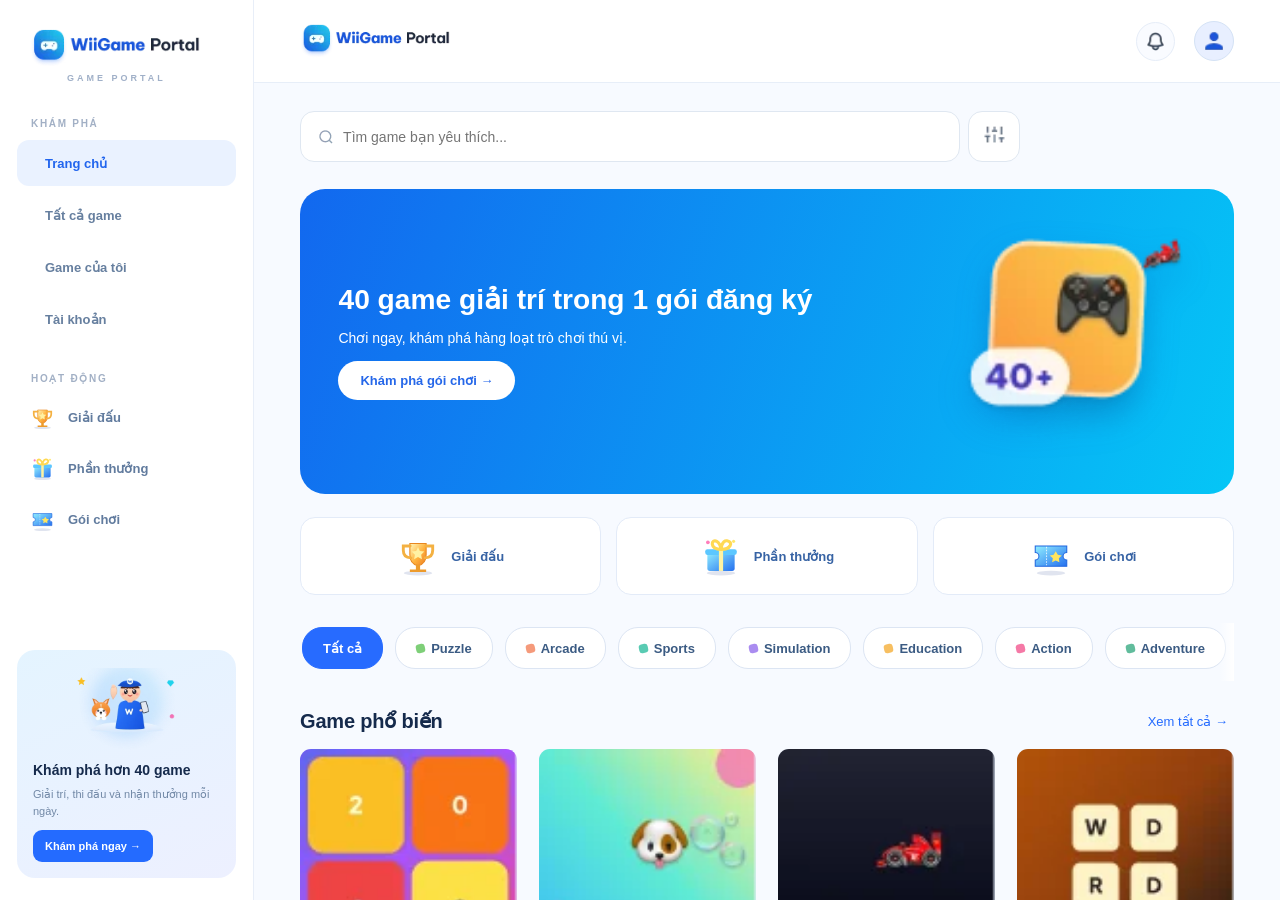
==== index.html @ e2c3092e "up" ====
<!doctype html><html lang="vi"><head><meta charset="utf-8"><meta name="viewport" content="width=device-width,initial-scale=1,viewport-fit=cover"><meta name="theme-color" content="#f6fbff"><title>WiiGame Portal — HTML Demo</title><style>
*{box-sizing:border-box}body{margin:0;background:#e8eef6;color:#152a4c;font-family:Inter,-apple-system,BlinkMacSystemFont,'Segoe UI',sans-serif}button,input,select{font:inherit}button{cursor:pointer}.phone{width:min(100%,390px);height:100dvh;min-height:550px;margin:auto;background:linear-gradient(#f3faff,#fff 21%);display:flex;flex-direction:column;position:relative;overflow:hidden;box-shadow:0 8px 40px #102a4b25}.status{height:33px;display:flex;align-items:center;justify-content:space-between;padding:0 25px;font-size:13px;font-weight:750;flex-shrink:0}.header{display:flex;align-items:center;gap:9px;padding:5px 16px 10px;min-height:47px;flex-shrink:0}.logo{width:139px;height:auto;object-fit:contain}.head-spacer{flex:1}.iconbtn{border:0;background:transparent;padding:5px;font-size:19px;color:#345c94}.avatar{border-radius:50%;background:#e8efff;border:1px solid #d4e2f5;width:30px;height:30px;display:grid;place-items:center;font-size:16px}.screen{flex:1;min-height:0;overflow:auto;scrollbar-width:none;padding:0 16px 16px}.screen::-webkit-scrollbar{display:none}.bottomnav{height:62px;border-top:1px solid #e9eef6;background:white;display:flex;justify-content:space-around;align-items:center;flex-shrink:0}.navitem{border:0;background:none;color:#94a4ba;display:flex;flex-direction:column;align-items:center;gap:3px;font-size:9px;padding:5px;min-width:50px}.navitem span{font-size:20px}.navitem.active{color:#246bff;font-weight:750}.homebar{height:14px;flex-shrink:0;background:white;display:grid;place-items:center}.homebar:before{content:'';width:110px;height:4px;border-radius:5px;background:#cad5e3}.searchrow{display:flex;gap:8px;align-items:center;margin:5px 0 15px}.searchfield{flex:1;height:40px;border:1px solid #dfe7f1;background:#f9fbfe;border-radius:13px;padding:0 12px;display:flex;align-items:center;gap:7px;color:#8295b1}.searchfield input{min-width:0;width:100%;border:0;outline:0;background:transparent;color:#18345b;font-size:12px}.filterbtn{width:39px;height:39px;border:1px solid #dfe7f1;border-radius:12px;background:#fff;color:#2665d6;font-size:18px}.hero{border-radius:16px;background:linear-gradient(110deg,#1268ef,#05c6f6);color:white;display:flex;align-items:center;justify-content:space-between;min-height:136px;padding:18px;margin:5px 0 15px;overflow:hidden}.hero h2{font-size:18px;line-height:1.22;margin:0 0 10px;max-width:195px}.hero p{font-size:11px;line-height:1.4;max-width:170px;margin:0 0 12px}.hero button{border:0;border-radius:30px;padding:9px 13px;background:#fff;color:#2567e9;font-size:10px;font-weight:800}.hero .hero-art{font-size:58px;line-height:1}.hero-art img{width:118px;max-height:110px;object-fit:contain}.chips{display:flex;gap:7px;overflow-x:auto;overflow-y:hidden;scrollbar-width:none;-webkit-overflow-scrolling:touch;touch-action:pan-x;overscroll-behavior-x:contain;max-width:100%;min-width:0;margin:12px 0 18px;padding:2px 2px 8px;scroll-snap-type:x proximity}.chips .chip{flex:0 0 auto;white-space:nowrap;scroll-snap-align:start}.chips::-webkit-scrollbar{display:none}.chip{border:1px solid #e2e9f3;border-radius:999px;background:#fff;padding:8px 12px;white-space:nowrap;font-size:11px;font-weight:650;color:#596e8e}.chip.active{background:#276aff;color:white;border-color:#276aff}.sectiontitle{display:flex;align-items:center;justify-content:space-between;margin:16px 0 10px}.sectiontitle strong{font-size:15px;letter-spacing:-.2px}.sectiontitle button{border:0;background:none;color:#246bff;font-size:11px}.cards{display:grid;grid-template-columns:repeat(3,minmax(0,1fr));gap:14px 10px}.gamecard{border:0;background:none;padding:0;min-width:0;text-align:left;color:#152a4c}.gamecard img{width:100%;aspect-ratio:1;object-fit:cover;border-radius:12px;background:#e8f1ff}.gamecard strong{display:block;font-size:11px;white-space:nowrap;overflow:hidden;text-overflow:ellipsis;margin:5px 0 2px}.gamecard small{display:block;font-size:9px;color:#8393ac;white-space:nowrap;overflow:hidden;text-overflow:ellipsis}.gamecard em{font-style:normal;color:#18a975;font-size:10px}.widecards{display:grid;grid-template-columns:repeat(4,minmax(0,1fr));gap:8px}.widecards .gamecard img{border-radius:11px}.widecards .gamecard strong{font-size:9px}.promo{display:flex;gap:12px;align-items:center;border:1px solid #ffe5c2;background:#fff6e8;padding:13px;border-radius:14px;margin:18px 0}.promo .promoicon{font-size:27px}.promo strong{font-size:12px}.promo p{font-size:10px;color:#9a7550;margin:3px 0}.promo button{background:#246bff;color:white;border:0;border-radius:9px;padding:7px 10px;font-size:10px;font-weight:700;margin-left:auto;white-space:nowrap}.sortrow{display:flex;justify-content:space-between;align-items:center;gap:8px;margin:10px 0}.sortrow strong{font-size:16px}.sortrow button{border:1px solid #dbe5f3;border-radius:10px;background:white;color:#637894;font-size:11px;padding:8px}.banner-category{border-radius:15px;padding:15px;background:linear-gradient(110deg,#ff9c3b,#ffe8b7);display:flex;align-items:center;justify-content:space-between}.banner-category h2{margin:0 0 4px;font-size:20px}.banner-category p{font-size:11px;margin:0;max-width:210px}.banner-category img{width:90px;height:82px;object-fit:contain}.searchheading{font-size:12px;font-weight:800;margin:17px 0 12px}.history{display:flex;align-items:center;gap:12px;border:0;background:transparent;width:100%;padding:10px 3px;border-bottom:1px solid #f0f3f8;text-align:left;color:#526886;font-size:13px}.history .x{margin-left:auto;color:#9eabc0}.suggestions{display:flex;gap:8px;flex-wrap:wrap}.suggestions button{border:0;background:#f1f6fc;color:#647999;padding:8px 10px;border-radius:10px;font-size:11px}.resultrow{display:flex;align-items:center;gap:11px;padding:9px 0;border-bottom:1px solid #eff3f8}.resultrow img{width:54px;height:54px;border-radius:11px;object-fit:cover}.resultrow .meta{flex:1;min-width:0}.resultrow strong{display:block;font-size:12px}.resultrow small{font-size:10px;color:#8295b1}.resultrow em{font-size:10px;color:#1caa73;font-style:normal}.playbtn{border:0;background:#246bff;color:white;border-radius:9px;padding:9px 11px;font-size:10px;font-weight:750;white-space:nowrap}.detailhero{position:relative;margin:0 -16px 14px;background:linear-gradient(130deg,#50cafa,#2e75e8);height:208px;display:grid;place-items:center;overflow:hidden}.detailhero img{width:100%;height:100%;object-fit:contain}.playoverlay{position:absolute;top:43%;left:44%;background:#112f56ba;color:white;border:0;border-radius:50%;width:48px;height:48px;font-size:19px}.detailgame{display:flex;gap:12px;align-items:center;margin-bottom:12px}.detailgame img{width:60px;height:60px;border-radius:12px}.detailgame h2{margin:0 0 4px;font-size:18px}.detailgame p{font-size:11px;color:#8595ac;margin:0}.detailgame .heart{margin-left:auto;background:#f2f6fc;border:0;border-radius:50%;width:37px;height:37px;color:#f46c82;font-size:21px}.detaildesc{font-size:12px;color:#697f9f;line-height:1.7}.primary{border:0;background:#246bff;color:white;border-radius:12px;height:45px;font-weight:800;font-size:13px;width:100%;box-shadow:0 5px 12px #246bff32}.subbutton{border:1px solid #dbe5f1;border-radius:12px;background:white;color:#557296;padding:12px;font-size:12px}.footeraction{display:flex;gap:9px;margin-top:15px}.footeraction .primary{flex:1}.footeraction .subbutton{width:105px}.overlay{position:absolute;inset:0;background:#0b19368c;z-index:10;display:flex;align-items:flex-end}.sheet{background:white;border-radius:22px 22px 0 0;padding:21px 18px 35px;width:100%;max-height:75%;overflow:auto}.sheet h2{font-size:19px;margin:0 0 9px}.sheet p{font-size:12px;color:#7d8ca5;line-height:1.5}.sheet label{display:block;margin:15px 0;font-size:12px;font-weight:700}.sheet select,.sheet input{display:block;width:100%;margin-top:7px;padding:12px;border:1px solid #dce6f2;border-radius:10px;background:#f9fbfe}.sheet .cancel{width:100%;border:0;background:none;color:#8294ac;padding:13px}.message{border-radius:13px;padding:14px;background:#edf5ff;color:#345a95;font-size:12px;margin:12px 0}.g01frame{border:0;width:100%;height:100%;flex:1;min-height:0}.g01mode .status,.g01mode .header,.g01mode .screen,.g01mode .bottomnav,.g01mode .homebar{display:none}.switchdemo{position:absolute;z-index:8;right:6px;top:42px;background:#fff;border:1px solid #dbe5f2;border-radius:10px;color:#2767e8;font-size:10px;padding:6px 9px}.tiny{font-size:10px;color:#899ab0;margin-top:8px}.filteractive{color:#246bff!important;border-color:#246bff!important}@media(min-width:500px){.phone{height:min(884px,calc(100dvh - 32px));margin:16px auto;border-radius:20px}}@media(max-height:690px){.hero{min-height:115px}.screen{padding-bottom:7px}}
.iconbtn img{width:21px;height:21px;object-fit:contain}.avatar img{width:22px;height:22px;object-fit:contain}.searchicon{width:16px;height:16px;object-fit:contain}.filtericon{width:21px;height:21px;object-fit:contain}.navitem span img{width:20px;height:20px;object-fit:contain}.hero .hero-art img{width:125px;max-height:122px;object-fit:contain}.chip:has(img){border:0;padding:0;background:transparent;display:grid;place-items:center}.chip img{height:30px;width:auto;max-width:110px;object-fit:contain}.chip.active:has(img){background:transparent;border:0;box-shadow:0 0 0 2px #246bff inset;border-radius:20px}
/* Native browser status bar is intentionally not duplicated. */
.auth{position:relative;min-height:100%;padding:28px 6px 16px;text-align:center;display:flex;flex-direction:column;align-items:center;background:white}.auth h2{font-size:19px;margin:13px 0 6px;color:#14213a}.auth p{font-size:11px;color:#8d99a9;line-height:1.55;margin:0 0 15px}.auth .auth-mascot{height:160px;display:grid;place-items:center;width:100%;margin:12px 0}.auth-mascot img{height:150px;max-width:200px;object-fit:contain}.auth-mascot.small{height:155px;margin:7px 0 25px}.auth-mascot.small img{height:140px}.auth.intro{padding-top:35px}.auth.intro .auth-mascot{height:180px}.auth.intro .auth-mascot img{height:175px}.benefits{width:100%;display:grid;gap:11px;margin:12px 0 25px}.benefits>div{display:flex;align-items:center;gap:12px;text-align:left;padding:13px 12px;border:1px solid #edf0f6;border-radius:13px;box-shadow:0 2px 7px #1a34500a}.benefits img{width:30px;height:30px;object-fit:contain}.benefits b{font-size:11px;display:block}.benefits small{display:block;color:#9aa8b9;font-size:9px;margin-top:3px}.auth-cta{margin-top:auto}.auth .auth-note{font-size:9px;color:#a6b0c1;margin:10px 0 0}.auth-back{position:absolute;left:2px;top:7px;border:0;background:none;color:#12243f;font-size:29px;line-height:1}.phone-entry{display:flex;align-items:center;border:1px solid #e4eaf4;border-radius:12px;width:100%;height:49px;margin:5px 0 7px;text-align:left;overflow:hidden}.phone-entry span{font-size:12px;padding:0 12px;border-right:1px solid #e9eef4;white-space:nowrap}.phone-entry input{border:0;outline:0;flex:1;min-width:0;font-size:14px;padding:12px;color:#263954}.auth .primary{margin-top:5px}.auth .primary:disabled{background:#e6ecf4;color:#9ba8bb;box-shadow:none}.auth .auth-error{color:#e63b5b;font-size:10px;min-height:17px;text-align:left;width:100%;margin:0 0 4px}.keypad{margin-top:auto;width:calc(100% + 44px);margin-left:-22px;margin-right:-22px;background:#e5e9ef;display:grid;grid-template-columns:repeat(3,1fr);gap:4px;padding:6px 7px 12px}.keypad button{height:43px;background:#fff;border:0;border-radius:5px;font-size:19px;color:#172239}.keypad button:empty{background:transparent}.otp-graphic{font-size:70px;height:170px;display:grid;place-items:center;position:relative}.otp-graphic span{position:absolute;right:33%;top:23%;font-size:17px;background:#246bff;color:white;border-radius:50%;padding:5px}.otp-boxes{display:grid;grid-template-columns:repeat(6,1fr);gap:8px;width:100%;margin:14px 0}.otp-boxes button{height:46px;border:1px solid #dce5f1;border-radius:9px;background:white;font-size:17px}.otp-boxes button.focus{border-color:#246bff}.auth .otp-caption{text-align:center;font-size:11px;margin-top:8px}.auth-link{border:0;background:none;color:#60799f;font-size:11px;margin:0 0 8px}.auth .keypad{margin-top:auto}.bottomnav{justify-content:space-around}

/* G08: native HTML rebuilt to the five Figma screens, with exported original artwork. */
.phone:has(.auth){background:#fff}.phone:has(.auth)>.header{display:none}.phone:has(.auth)>.screen{padding:0;overflow:hidden;display:flex;flex-direction:column}
.auth{height:100%;min-height:0;flex:1;overflow:hidden;padding:18px 12px 0;position:relative;background:#fff;display:flex;flex-direction:column;align-items:center;text-align:center}
.auth h2{font-size:19px;font-weight:850;line-height:1.22;margin:22px 0 8px;color:#17253b}.auth p{font-size:11px;line-height:1.5;color:#8794a9;margin:0 0 13px}
.auth .auth-back{position:absolute;top:10px;left:12px;font-size:26px;z-index:5;color:#253650;padding:0 6px}
.auth.intro{padding:12px 12px 18px}.auth.intro .auth-mascot{height:184px;flex:0 0 184px;margin:12px 0 0}.auth.intro .auth-mascot img{height:180px;max-width:100%;width:290px;object-fit:contain}
.auth.intro h2{font-size:20px;margin:10px 0 6px}.auth.intro>p{font-size:11px}
.auth .benefits{gap:8px;margin:17px 0 18px}.auth .benefits>div{min-height:59px;border-radius:12px;padding:10px 12px}.auth .benefits b{font-size:12px}.auth .benefits small{font-size:10px}
.auth .auth-cta{margin-top:auto;width:100%;min-height:49px}.auth .auth-note{font-size:9px;margin:8px 0 6px;color:#a0adbd;max-width:280px}
.auth .auth-mascot.small{height:150px;flex:0 0 150px;margin:16px 0 18px}.auth .auth-mascot.small img{height:148px;max-width:100%;width:190px;object-fit:contain}
.auth .phone-entry{margin:6px 0 8px;height:49px;border-radius:10px}.auth .phone-entry span{display:flex;align-items:center;gap:4px;font-size:12px;padding:0 10px}.auth .phone-entry input{font-size:14px;letter-spacing:.5px}
.auth .auth-error{font-size:10px;min-height:18px;margin:0 0 7px}.auth .primary{min-height:48px;margin:0}
.auth .keypad{flex:0 0 auto;margin-top:auto;display:grid;grid-template-columns:repeat(3,1fr);gap:4px;padding:6px 8px 12px;background:#e6eaf0;width:calc(100% + 24px);margin-left:-12px;margin-right:-12px}
.auth .keypad button{height:43px;border-radius:5px;background:#fff;font-size:20px;font-weight:450;line-height:1}.auth .keypad button:empty{background:transparent}
.auth .otp-graphic{height:150px;flex:0 0 150px;width:100%;margin:18px 0 12px;display:flex;align-items:center;justify-content:center}.auth .otp-graphic img{height:150px;width:170px;object-fit:contain}
.auth .otp-boxes{margin:14px 0 10px;gap:7px}.auth .otp-boxes button{height:46px;border:1px solid #dce5f0;border-radius:9px;font-size:18px;color:#16243b;font-weight:750}
.auth .otp-caption{font-size:11px;margin:6px 0 7px;color:#7084a4}.auth .auth-link{color:#7b8fae;font-size:11px}.auth .auth-link:disabled{opacity:.6}
.auth .otp-head{margin-top:12px}.auth .otp-head h2{margin:9px 0 6px}.auth .otp-head p{margin-bottom:0}
.auth .g08-keypad{width:calc(100% + 24px);margin-left:-12px;margin-right:-12px;background:#e5e9ef;padding:5px 8px 11px;display:grid;grid-template-columns:repeat(3,1fr);gap:4px;margin-top:auto;flex:0 0 auto}.auth .g08-keypad button{height:43px;background:#fff;border:0;border-radius:5px;color:#17253b;font-size:18px;line-height:1}.auth .g08-keypad button small{display:block;font-size:7px;letter-spacing:1px;color:#7b8593}.auth .g08-keypad button:empty{background:transparent}
.auth .otp-error{color:#e73d57!important}.auth .phone-entry.invalid{border-color:#fa5470;background:#fff9fa}
@media(max-height:700px){.auth.intro .auth-mascot{height:145px;flex-basis:145px;margin:2px 0}.auth.intro .auth-mascot img{height:145px}.auth .benefits{gap:5px;margin:8px 0}.auth .benefits>div{min-height:48px}.auth .auth-mascot.small{height:115px;flex-basis:115px;margin:6px 0 8px}.auth .auth-mascot.small img{height:115px}.auth .otp-graphic{height:120px;flex-basis:120px;margin:8px 0}.auth .otp-graphic img{height:120px}.auth h2{margin-top:12px}.auth .g08-keypad button{height:35px}}
.auth-skip{position:absolute;right:7px;top:8px;border:0;background:none;color:#8090a7;font-size:11px;padding:7px}.auth-link:disabled{opacity:.7;cursor:default}.auth.intro .benefits{margin-top:18px}.auth .otp-boxes button{font-variant-numeric:tabular-nums}button:focus-visible,input:focus-visible{outline:2px solid #276aff;outline-offset:2px}
/* Figma footer: 4 tabs, compact vector icons, Vietnamese labels */
#bottomnav{display:flex;justify-content:space-between;align-items:center;padding:7px 10px 5px;background:#fff;border-top:1px solid #eef1f6;min-height:56px}
#bottomnav .navitem{width:25%;min-width:0;display:flex;flex-direction:column;justify-content:center;align-items:center;gap:2px;padding:2px 0 1px;color:#6b7e9c;font-size:10px;line-height:1.2;font-weight:600;white-space:nowrap}
#bottomnav .navitem.active{color:#246bff;font-weight:750}
#bottomnav .navitem .navicon{height:21px;display:grid;place-items:center}
#bottomnav .navitem .navicon svg{display:block;width:20px;height:20px}
#bottomnav .navitem .navlabel{font-size:10px;line-height:1.3}

.quickactions{display:flex;gap:7px;margin:12px 0}.quickactions button{flex:1;border:1px solid #e3ebf8;background:#fff;border-radius:11px;padding:10px 3px;color:#3763a4;font-size:10px;font-weight:750;white-space:nowrap}
.pagehead{display:flex;align-items:center;gap:12px;justify-content:space-between;margin:9px 0 18px}.pagehead h2{font-size:18px;margin:0;flex:1}.outlinebtn{border:1px solid #dce7f5;border-radius:10px;background:white;color:#4471ad;padding:8px 11px;font-size:12px}
.balance{display:flex;align-items:center;justify-content:space-between;padding:18px;background:linear-gradient(120deg,#1579ed,#12c8d9);border-radius:18px;color:white;margin-bottom:17px}.balance small{font-size:11px}.balance h1{font-size:32px;margin:5px 0}.balance button{border:0;background:white;color:#1468df;padding:10px;border-radius:10px;font-size:11px;font-weight:800}.balance.mini{padding:12px 16px}.balance.mini h1{font-size:23px}
.mygame{display:flex;align-items:center;gap:10px;padding:12px 0;border-bottom:1px solid #eaf0f7}.mygame img{width:55px;height:55px;object-fit:cover;border-radius:12px}.mygame div{flex:1}.mygame strong{display:block;font-size:12px}.mygame small{display:block;font-size:10px;color:#879ab3;margin-top:4px}.mygame button,.package button{background:#2369ff;color:white;border:0;border-radius:10px;padding:10px 13px;font-size:11px;font-weight:800}
.packhero{background:linear-gradient(110deg,#def9ff,#edf0ff);border-radius:17px;display:flex;align-items:center;padding:10px;gap:10px}.packhero img{width:110px;height:112px;object-fit:contain}.packhero h2{font-size:16px;margin:0 0 7px}.packhero p{font-size:11px;line-height:1.5;color:#617ca0;margin:0}.packages{display:grid;gap:10px;margin-top:14px}.package{border:1px solid #dce8f7;border-radius:14px;padding:13px;display:flex;align-items:center;justify-content:space-between;background:#fff}.package.popular{border-color:#286bff;background:#f3f7ff}.package h3{margin:3px 0;font-size:13px}.package p{margin:3px 0 7px;font-size:11px;color:#8a9ab2}.package strong{color:#1b62e8;font-size:15px}.package small{font-size:10px;color:#8a9ab2}.ribbon{color:#f46b7e!important}
.tournament-hero{display:flex;align-items:center;gap:12px;background:linear-gradient(110deg,#6655fa,#e34bc2);border-radius:17px;padding:18px 12px;color:white}.tournament-hero .trophy{font-size:55px}.tournament-hero h2{font-size:18px;margin:5px 0}.tournament-hero p{font-size:11px;line-height:1.4}.info-card{padding:16px;border:1px solid #e4eaf4;border-radius:15px;background:white;margin:14px 0}.info-card strong{font-size:13px}.info-card p{font-size:11px;color:#8597b0;line-height:1.5}.leaderrow{display:flex;gap:10px;align-items:center;border-bottom:1px solid #edf1f6;padding:12px 6px;font-size:12px}.leaderrow span{width:25px;text-align:center}.leaderrow strong{flex:1}.leaderrow b{color:#2866d8}.rewardhero{text-align:center;padding:19px;border-radius:17px;background:linear-gradient(110deg,#e9edff,#fce5f4)}.rewardhero div{font-size:54px}.rewardhero h2{font-size:18px;margin:5px}.rewardhero p{font-size:11px;color:#7589a6}
.feature-art{width:110px;height:110px;object-fit:contain}.rewardhero .feature-art{width:96px;height:96px}.quickactions img{width:24px;height:24px;object-fit:contain;display:block;margin:0 auto 3px}.quickactions button{display:flex;flex-direction:column;align-items:center;justify-content:center}.tournament-hero .feature-art{flex-shrink:0}
.account-page{padding:7px 0 30px;min-height:100%;color:#172b4c}.account-head{display:flex;align-items:center;justify-content:space-between;margin-bottom:16px;gap:12px}.account-head h2{margin:0;font-size:17px;font-weight:800}.account-back{display:grid;place-items:center;border:0;background:#f3f7fe;color:#47719e;width:36px;height:36px;border-radius:11px;flex-shrink:0}.account-profile{display:flex;align-items:center;gap:14px;background:#fff;border:1px solid #e5edf7;box-shadow:0 3px 14px #163d7710;border-radius:17px;padding:14px 12px;margin-bottom:13px}.account-profile img{width:75px;height:75px;border-radius:50%;object-fit:cover;background:#d6f3ff}.account-identity{display:flex;flex-direction:column;gap:5px}.account-identity strong{font-size:16px}.account-identity small{font-size:11px;color:#8b9cb1}.account-verified{font-size:10px;font-weight:750;color:#16a66b}.account-stats{display:grid;grid-template-columns:repeat(3,minmax(0,1fr));gap:9px;margin-bottom:16px}.account-stats button{display:flex;flex-direction:column;align-items:center;gap:5px;border:1px solid #e7eef7;border-radius:14px;background:white;padding:12px 4px;min-width:0;color:#2067e8}.account-stats strong{font-size:17px;color:#173259}.account-stats small{font-size:9px;color:#7f91a9;text-align:center}.account-group{background:#fff;border:1px solid #e7edf5;border-radius:17px;margin-bottom:14px;padding:4px 10px;box-shadow:0 3px 12px #102e5e09}.account-row{display:flex;align-items:center;gap:10px;padding:12px 3px;width:100%;background:none;border:0;text-align:left;border-bottom:1px solid #edf1f7;color:#244b82}.account-row:last-child{border-bottom:0}.account-rowicon{width:39px;height:39px;display:grid;place-items:center;background:#eef5ff;border-radius:11px;flex-shrink:0;color:#246bff}.account-rowtext{flex:1;min-width:0}.account-rowtext strong{display:block;font-size:12px;color:#173259}.account-rowtext small{display:block;font-size:10px;color:#91a0b4;margin-top:4px;white-space:nowrap;overflow:hidden;text-overflow:ellipsis}.account-chevron{color:#a4b2c4}.account-chevron svg{width:17px}.account-logout{display:flex;justify-content:center;align-items:center;gap:9px;width:100%;height:46px;border:1px solid #ffdee1;border-radius:13px;background:#fff6f6;color:#e3515e;font-size:13px;font-weight:800}.account-version{text-align:center;font-size:10px;color:#a2afbf;margin-top:17px}.account-subcard{padding:17px;background:white;border:1px solid #e5edf6;border-radius:14px;margin:12px 0}.account-subcard b{font-size:13px}.account-subcard p{font-size:11px;line-height:1.5;color:#8598b2}

/* G02/G03/G04: real horizontal scroll with visible affordances */
.chipstrip{position:relative;display:flex;align-items:center;width:100%;max-width:100%;min-width:0;margin:12px 0 18px;overflow:hidden}
.chipstrip .chips{display:flex!important;flex:1 1 auto;min-width:0!important;max-width:100%;width:0;gap:8px;overflow-x:scroll!important;overflow-y:hidden!important;overscroll-behavior-x:contain;touch-action:pan-x!important;-webkit-overflow-scrolling:touch;scrollbar-width:none;scroll-snap-type:none!important;margin:0!important;padding:5px 24px 8px 1px!important;white-space:nowrap}
.chipstrip .chips::-webkit-scrollbar{display:none}
.chipstrip .chips>.chip{flex:0 0 auto!important;min-width:max-content;white-space:nowrap;scroll-snap-align:none!important}
.chipscroll{position:absolute;z-index:3;top:50%;transform:translateY(-50%);width:24px;height:32px;display:grid;place-items:center;border:1px solid #d8e5f8;background:#fff;color:#246bff;border-radius:9px;box-shadow:0 1px 5px #12345a20;font-size:22px;line-height:1;cursor:pointer}
.chipscroll-prev{left:0}.chipscroll-next{right:0}
.chipscroll[hidden]{display:none!important}

/* Clean horizontal category rail: swipe on mobile, drag on desktop */
.chipstrip{position:relative;width:100%;max-width:100%;min-width:0;margin:12px 0 18px;overflow:hidden}
.chipstrip:after{content:"";position:absolute;right:0;top:0;bottom:0;width:15px;background:linear-gradient(90deg,transparent,#fff);pointer-events:none}
.chipstrip .chips{display:flex!important;align-items:center;gap:9px;overflow-x:auto!important;overflow-y:hidden!important;width:100%!important;max-width:100%;min-width:0!important;margin:0!important;padding:4px 2px 9px!important;scrollbar-width:none;-webkit-overflow-scrolling:touch;touch-action:pan-x;overscroll-behavior-x:contain;cursor:grab;user-select:none}
.chipstrip .chips::-webkit-scrollbar{display:none}
.chipstrip .chips.dragging{cursor:grabbing}
.chipstrip .chips .chip{flex:0 0 auto!important;display:inline-flex;align-items:center;justify-content:center;gap:6px;white-space:nowrap;min-width:0!important;height:35px;padding:0 14px!important;border-radius:20px!important;border:1px solid #dce5f3!important;background:#fff!important;color:#3b5b83!important;font-size:11px!important;font-weight:650!important;box-shadow:none!important;scroll-snap-align:none!important}
.chipstrip .chips .chip.active{background:#276bff!important;border-color:#276bff!important;color:#fff!important}
.chipstrip .chips .chip-dot{width:9px;height:9px;border-radius:3px;background:#7ecf78;display:inline-block;flex-shrink:0;transform:rotate(-12deg)}
.chipstrip .chips .chip-arcade{background:#f59a7b}.chipstrip .chips .chip-sports{background:#59cbb3}.chipstrip .chips .chip-simulation{background:#aa8cf0}.chipstrip .chips .chip-education{background:#f7bf61}.chipstrip .chips .chip-action{background:#f579a6}.chipstrip .chips .chip-adventure{background:#61bc9c}
.chipstrip .chips .chip.active .chip-dot{background:#fff;opacity:.85}
.chipstrip .chips.is-dragging .chip{pointer-events:none}

/* Desktop adaptation: a genuine widescreen app shell, not a scaled phone */
.desktop-sidebar{display:none}
.desktop-main{display:flex;flex-direction:column;min-height:0;min-width:0;flex:1;position:relative}
@media(min-width:850px){
 html,body{height:100%;min-height:100%;background:#edf3fb}
 body{overflow:hidden}
 .phone{width:min(100%,1680px)!important;height:100dvh!important;min-height:0!important;max-width:none!important;margin:0 auto!important;display:flex!important;flex-direction:row!important;background:#f6f9fe!important;border-radius:0!important;box-shadow:0 15px 65px #19375c12!important}
 .desktop-sidebar{width:254px;flex:0 0 254px;background:#fff;border-right:1px solid #e8eef8;display:flex;flex-direction:column;padding:29px 17px 22px;min-height:0;overflow-y:auto}
 .desktop-brand{display:flex;flex-direction:column;align-items:flex-start;padding:0 13px 35px;gap:6px}
 .desktop-brand img{width:170px;max-width:100%;height:auto}
 .desktop-brand span{font-size:9px;letter-spacing:3px;font-weight:800;color:#a0b0c8;padding-left:37px}
 .sidebar-label{font-size:10px;letter-spacing:1.7px;color:#a2b0c5;font-weight:800;padding:0 14px;margin-bottom:11px}
 .sidebar-second{margin-top:31px}
 #desktopnav{display:flex;flex-direction:column;gap:6px}
 #desktopnav .navitem{width:100%;display:flex;flex-direction:row;align-items:center;justify-content:flex-start;gap:14px;min-height:46px;padding:0 14px;border-radius:12px;font-size:13px;color:#667f9f;font-weight:650;text-align:left;white-space:nowrap}
 #desktopnav .navitem.active{background:#eaf2ff;color:#2165ee}
 #desktopnav .navitem .navicon{height:22px;display:grid;place-items:center}
 #desktopnav .navitem .navlabel{font-size:13px}
 #desktopnav .navitem:hover,.desktop-extras button:hover{background:#f0f5fd}
 .desktop-extras{display:grid;gap:6px}
 .desktop-extras button{display:flex;align-items:center;gap:13px;text-align:left;padding:10px 13px;border:0;border-radius:12px;background:transparent;color:#617b9e;font-size:13px;font-weight:650}
 .desktop-extras img{width:25px;height:25px;object-fit:contain}
 .desktop-sidebar-bottom{margin-top:auto;border-radius:18px;background:linear-gradient(155deg,#e4f4ff,#edf0ff);padding:16px;display:flex;flex-direction:column;align-items:flex-start;gap:8px}
 .desktop-sidebar-bottom img{width:120px;height:88px;object-fit:contain;align-self:center}
 .desktop-sidebar-bottom strong{font-size:14px}
 .desktop-sidebar-bottom span{font-size:11px;line-height:1.5;color:#7188a6}
 .desktop-sidebar-bottom button{border:0;border-radius:9px;background:#246bff;color:#fff;font-size:11px;font-weight:800;padding:10px 12px;margin-top:3px}
 .desktop-main{width:calc(100% - 254px);background:#f7faff}
 .desktop-main>.header{height:83px;min-height:83px;padding:0 clamp(24px,3.6vw,64px);border-bottom:1px solid #e7eef8;background:#fff;gap:19px}
 .desktop-main>.header .logo{width:150px}
 .desktop-main>.header .iconbtn{border:1px solid #e6edf8;background:#f9fbff;border-radius:50%;width:39px;height:39px;display:grid;place-items:center}
 .desktop-main>.header .avatar{width:40px;height:40px}
 .desktop-main>.screen{padding:28px clamp(24px,3.6vw,64px) 64px;overflow-y:auto;scrollbar-width:thin;scrollbar-color:#c9d8eb transparent;min-height:0}
 .desktop-main>.bottomnav,.desktop-main>.homebar{display:none!important}
 .searchrow{max-width:720px;margin:0 0 27px}
 .searchfield{height:51px;background:#fff;border-radius:14px;padding:0 17px}
 .searchfield input{font-size:14px}
 .filterbtn{height:51px;width:52px;border-radius:14px}
 .hero{min-height:255px;border-radius:25px;padding:33px clamp(24px,3vw,48px);display:flex;align-items:center;justify-content:space-between;overflow:hidden}
 .hero h2{font-size:clamp(25px,2.2vw,35px);max-width:530px;line-height:1.2}
 .hero p{font-size:14px;max-width:460px;line-height:1.6}
 .hero button{padding:12px 22px;font-size:13px}
 .hero .hero-art img{width:245px;max-height:230px;object-fit:contain;filter:drop-shadow(0 15px 17px #0644ad35)}
 .quickactions{gap:15px;margin:23px 0 28px}
 .quickactions button{padding:14px;min-height:78px;flex-direction:row;gap:12px;font-size:13px;background:#fff;border-radius:15px}
 .quickactions img{width:42px;height:42px;margin:0}
 .chipstrip{margin:22px 0 28px}
 .chipstrip .chips{gap:12px;padding-bottom:12px!important}
 .chipstrip .chips .chip{height:42px;font-size:13px!important;padding:0 20px!important}
 .sectiontitle{margin-top:26px;margin-bottom:16px}
 .sectiontitle strong,.sortrow strong{font-size:20px}
 .sectiontitle button{font-size:13px}
 .cards{display:grid!important;grid-template-columns:repeat(4,minmax(0,1fr))!important;gap:22px!important}
 .widecards{display:grid!important;grid-template-columns:repeat(4,minmax(0,1fr))!important;gap:22px!important;overflow:visible!important}
 .cards .card,.widecards .card{width:100%!important;min-width:0!important;max-width:none!important}
 .cards .card img,.widecards .card img{width:100%!important;aspect-ratio:1.16;object-fit:cover;height:auto!important;max-height:245px;border-radius:16px}
 .cards .card strong,.widecards .card strong{font-size:14px}
 .cards .card small,.widecards .card small{font-size:12px}
 .promo{margin-top:30px;border-radius:19px;padding:20px 25px}
 .sortrow{margin-top:7px;margin-bottom:16px}
 .sortrow button{font-size:13px;padding:11px 15px}
 .banner-category{min-height:195px;border-radius:22px;padding:25px 34px}
 .banner-category h2{font-size:28px}
 .banner-category p{font-size:14px;max-width:460px}
 .banner-category img{width:165px;height:150px;object-fit:contain}
 .pagehead h2{font-size:25px}
 .balance{max-width:100%;min-height:155px;padding:25px 32px;border-radius:20px}
 .balance h1{font-size:42px}
 .mygame{max-width:860px;gap:17px;padding:15px 0}
 .mygame img{width:80px;height:80px}
 .mygame strong{font-size:16px}
 .mygame small{font-size:12px}
 .mygame button{font-size:13px;padding:13px 23px}
 .packages{grid-template-columns:repeat(3,minmax(0,1fr));gap:18px}
 .package{min-height:178px;align-items:flex-start;flex-direction:column;padding:20px;border-radius:19px}
 .package h3{font-size:18px}
 .package p{font-size:13px}
 .package strong{font-size:21px}
 .package button{width:100%;margin-top:10px;font-size:13px}
 .packhero{padding:24px 30px;gap:30px;border-radius:22px}
 .packhero img{width:165px;height:145px}
 .packhero h2{font-size:25px}
 .packhero p{font-size:14px}
 .account-page{max-width:950px;margin:0 auto}
 .account-head h2{font-size:23px}
 .account-profile{padding:24px;border-radius:20px;gap:22px}
 .account-profile img{width:95px;height:95px}
 .account-identity strong{font-size:21px}
 .account-stats{gap:16px}
 .account-stats button{padding:23px 10px;border-radius:17px}
 .account-stats strong{font-size:24px}
 .account-stats small{font-size:12px}
 .account-group{padding:9px 17px;border-radius:18px}
 .account-row{padding:16px 5px}
 .account-rowtext strong{font-size:14px}
 .account-rowtext small{font-size:12px}
 .account-logout{max-width:300px;margin:20px auto 0}
 .phone:has(.auth)>.desktop-main>.header{display:none}
 .phone:has(.auth)>.desktop-main>.screen{display:flex;justify-content:center;align-items:flex-start;background:radial-gradient(circle at 80% 20%,#e1f3ff,#f5f9ff 55%);padding:35px 20px;overflow-y:auto}
 .auth{width:min(100%,470px);height:auto;min-height:690px;flex:0 0 auto;padding:30px 32px 0!important;border-radius:24px;box-shadow:0 20px 65px #2547751b;overflow:hidden}
 .auth .auth-mascot{max-width:100%}
 .auth .g08-keypad{width:calc(100% + 64px);margin-left:-32px;margin-right:-32px}
 .auth .keypad{width:calc(100% + 64px);margin-left:-32px;margin-right:-32px}
 .overlay{position:fixed;inset:0;align-items:center;justify-content:center;z-index:100;background:#091d3a80}
 .sheet{width:min(480px,calc(100% - 36px));border-radius:22px;padding:28px;max-height:85vh}
 .g01mode .desktop-sidebar{display:none}
 .g01mode .desktop-main{width:100%}
 .g01mode .g01frame{width:100%;height:100%}
}
@media(min-width:850px) and (max-width:1180px){
 .desktop-sidebar{width:208px;flex-basis:208px;padding-left:10px;padding-right:10px}
 .desktop-main{width:calc(100% - 208px)}
 .cards,.widecards{grid-template-columns:repeat(3,minmax(0,1fr))!important}
 .hero .hero-art img{width:190px}
}
@media(min-width:850px) and (min-width:1450px){
 .cards,.widecards{grid-template-columns:repeat(5,minmax(0,1fr))!important}
}
</style></head><body><div class="phone" id="phone"><aside class="desktop-sidebar" aria-label="Điều hướng WiiGame">
<div class="desktop-brand"><img src="assets/logo.webp" alt="WiiGame Portal"><span>GAME PORTAL</span></div>
<div class="sidebar-label">KHÁM PHÁ</div>
<nav class="desktop-links" id="desktopnav"></nav>
<div class="sidebar-label sidebar-second">HOẠT ĐỘNG</div>
<div class="desktop-extras"><button data-go="G10"><img src="assets/trophy-art.svg" alt="">Giải đấu</button><button data-go="G11"><img src="assets/gift-art.svg" alt="">Phần thưởng</button><button data-go="G12"><img src="assets/ticket-art.svg" alt="">Gói chơi</button></div>
<div class="desktop-sidebar-bottom"><img src="assets/g08-intro-hero.webp" alt="Mascot WiiGame"><strong>Khám phá hơn 40 game</strong><span>Giải trí, thi đấu và nhận thưởng mỗi ngày.</span><button data-go="G03">Khám phá ngay →</button></div>
</aside><div class="desktop-main"><header class="header"><img class="logo" src="assets/logo.webp" alt="WiiGame Portal"><span class="head-spacer"></span><button class="iconbtn" id="notifications" aria-label="Thông báo"><img src="assets/bell.webp" alt=""></button><button class="avatar" id="profile" aria-label="Tài khoản"><img src="assets/user.webp" alt=""></button></header><main class="screen" id="screen"></main><nav class="bottomnav" id="bottomnav"></nav><div class="homebar"></div><div id="modal"></div></div></div><script>
const games=[{id:'2048',name:'2048 Plus',category:'Puzzle',rating:4.8,desc:'Trò chơi giải đố số đầy thử thách.'},{id:'bubble',name:'Bubble Pop',category:'Puzzle',rating:4.7,desc:'Bắn bóng sắc màu, giải đố và chinh phục thử thách.'},{id:'racer',name:'Speed Racer',category:'Arcade',rating:4.6,desc:'Đua xe tốc độ với nhiều chặng hấp dẫn.'},{id:'word',name:'Word Quest',category:'Education',rating:4.6,desc:'Khám phá các ô chữ thú vị.'},{id:'farm',name:'Farm Story',category:'Simulation',rating:4.7,desc:'Xây dựng và chăm sóc nông trại.'},{id:'basket',name:'Basket Hero',category:'Sports',rating:4.5,desc:'Chinh phục những cú ném rổ.'},{id:'color',name:'Color Blocks',category:'Puzzle',rating:4.8,desc:'Sắp xếp khối màu thông minh.'},{id:'kingdom',name:'Merge Kingdom',category:'Puzzle',rating:4.6,desc:'Kết hợp các vật phẩm để xây vương quốc.'},{id:'pet',name:'Pet Connect',category:'Puzzle',rating:4.7,desc:'Nối những thú cưng đáng yêu.'}];
const categories=['Tất cả','🧩 Puzzle','🕹 Arcade','⚽ Sports','🎮 Simulation','📖 Education','🏃 Action','🌿 Adventure'];
const state={page:'G02',category:'Tất cả',sort:'Phổ biến',query:'',searchHistory:['puzzle','bubble','farm','racing'],game:'bubble',favorites:[],subscribed:false,credits:0,played:[],scores:[],tournamentJoined:false,packageId:null,loggedIn:localStorage.getItem('wiigame_demo_auth')==='1'};const PERSIST_KEY='wiigame_portal_demo_account_v10';
const PERSIST_FIELDS=['loggedIn','credits','subscribed','packageId','played','scores','favorites','tournamentJoined'];
try {
  const saved=JSON.parse(localStorage.getItem(PERSIST_KEY)||'null');
  if(saved&&typeof saved==='object'){
    for(const key of PERSIST_FIELDS){
      if(Object.prototype.hasOwnProperty.call(saved,key))state[key]=saved[key];
    }
    // Auth token is the authoritative flag; don't restore a stale logged-in state.
    state.loggedIn=localStorage.getItem('wiigame_demo_auth')==='1';
  }
}catch(e){console.warn('Không đọc được dữ liệu demo đã lưu:',e)}
function saveAccount(){
  try{
    const snapshot={};
    for(const key of PERSIST_FIELDS)snapshot[key]=state[key];
    localStorage.setItem(PERSIST_KEY,JSON.stringify(snapshot));
  }catch(e){console.warn('Không lưu được dữ liệu demo:',e)}
}
const $=id=>document.getElementById(id),img=id=>'assets/'+id+'.webp';
function go(page){if((page==='G10'||page==='G11')&&state.page!==page){state.activityReturnPage=['G02','G09','G08','G10','G11'].includes(state.page)?state.page:'G02'}if(page==='G03'&&(state.page!=='G03')){state.category='Tất cả';state.query=''}if(page==='G09'&&!state.loggedIn){openAccount();return}state.page=page;history.replaceState(null,'','#/'+page);render()}function selectGame(id){state.game=id;go('G07')}function card(g){return `<button class="gamecard" data-game="${g.id}"><img src="${img(g.id)}" alt="${g.name}"><strong>${g.name}</strong><small>${g.category} · Trò chơi</small><em>★ ${g.rating}</em></button>`}function row(g){return `<div class="resultrow"><img src="${img(g.id)}" alt="${g.name}" data-game="${g.id}"><div class="meta"><strong>${g.name}</strong><small>${g.category} · 200K+ lượt chơi</small><br><em>★ ${g.rating}</em></div><button class="playbtn" data-play="${g.id}">Chơi ngay</button></div>`}function chips(){return `<div class="chipstrip"><div class="chips" tabindex="0" aria-label="Danh mục game, kéo chuột hoặc vuốt ngang để xem thêm">${categories.map(c=>{const name=c==='Tất cả'?'Tất cả':c.replace(/^[^ ]+ /,'');const active=state.category===name;const icon=name==='Tất cả'?'':`<span class="chip-dot chip-${name.toLowerCase()}"></span>`;return `<button type="button" class="chip ${active?'active':''}" data-cat="${name}">${icon}<span>${name}</span></button>`}).join('')}</div></div>`}
function filtered(){let g=games.filter(x=>state.category==='Tất cả'||x.category===state.category);if(state.query)g=g.filter(x=>(x.name+' '+x.category).toLowerCase().includes(state.query.toLowerCase()));if(state.sort==='A–Z')g.sort((a,b)=>a.name.localeCompare(b.name));if(state.sort==='Đánh giá cao')g.sort((a,b)=>b.rating-a.rating);return g}function searchbar(placeholder='Tìm game bạn yêu thích...'){return `<div class="searchrow"><label class="searchfield"><img src="assets/search.webp" alt="" class="searchicon"> <input id="searchinput" placeholder="${placeholder}" value="${state.query.replaceAll('&','&amp;').replaceAll('"','&quot;')}"></label><button class="filterbtn" id="filterbtn"><img src="assets/filter.webp" alt="" class="filtericon"></button></div>`}
function home(){return `${searchbar()}<div class="hero"><div><h2>40 game giải trí trong 1 gói đăng ký</h2><p>Chơi ngay, khám phá hàng loạt trò chơi thú vị.</p><button data-go="G03">Khám phá gói chơi →</button></div><div class="hero-art"><img src="assets/banner-gamepad.webp" alt="Gamepad 3D từ Figma"></div></div><div class="quickactions"><button data-go="G10"><img src="assets/trophy-art.svg" alt="">Giải đấu</button><button data-go="G11"><img src="assets/gift-art.svg" alt="">Phần thưởng</button><button data-go="G12"><img src="assets/ticket-art.svg" alt="">Gói chơi</button></div>${chips()}<div class="sectiontitle"><strong>Game phổ biến</strong><button data-go="G03">Xem tất cả →</button></div><div class="widecards">${games.slice(0,4).map(card).join('')}</div><div class="sectiontitle"><strong>Game mới</strong><button data-go="G03">Xem tất cả →</button></div><div class="cards">${games.slice(4,7).map(card).join('')}</div><div class="promo"><span class="promoicon">♛</span><div><strong>Chưa đăng ký</strong><p>Đăng ký ngay để chơi không giới hạn</p></div><button data-action="subscription">Đăng ký ngay</button></div>`}
function allGames(){let a=filtered();return `${searchbar()}<div class="sortrow"><strong>Tất cả game</strong><button id="sortbtn">Sắp xếp: ${state.sort}⌄</button></div>${chips()}<div class="cards">${a.length?a.map(card).join(''):'<p class="tiny">Không tìm thấy trò chơi phù hợp.</p>'}</div>`}
function categoryPage(){return `${searchbar(state.category==='Tất cả'?'Tìm game bạn yêu thích...':'Tìm game trong danh mục '+state.category+'...')}<div class="banner-category"><div><h2>${state.category==='Tất cả'?'Tất cả game':state.category}</h2><p>Thử thách trí tuệ với những câu đố thú vị mỗi ngày</p></div><img src="${img('puzzle-mascot')}" alt="Mascot Puzzle Figma"></div>${chips()}<div class="sortrow"><strong>Danh sách game (<span id="gamecount">${filtered().length}</span>)</strong><button id="sortbtn">Sắp xếp: ${state.sort}⌄</button></div><div class="cards">${filtered().length?filtered().map(card).join(''):'<p class="tiny">Không có game phù hợp. Hãy chọn Tất cả hoặc danh mục khác.</p>'}</div>`}
function searchPage(){return `${searchbar('Tìm game, thể loại hoặc từ khóa...')}<h3 class="searchheading">Tìm kiếm gần đây <button style="float:right;border:0;background:none;color:#246bff;font-size:11px" id="clearhistory">Xóa tất cả</button></h3><div id="history">${state.searchHistory.map(t=>`<button class="history" data-search="${t}">◷ <span>${t}</span><span class="x" data-remove="${t}">×</span></button>`).join('')}</div><h3 class="searchheading">Từ khóa phổ biến</h3><div class="suggestions">${['puzzle','bubble','racing','farm','word','basket'].map(t=>`<button data-search="${t}">✨ ${t}</button>`).join('')}</div><div class="sectiontitle"><strong>Gợi ý cho bạn</strong><button data-go="G03">Xem thêm →</button></div><div class="cards">${games.slice(1,4).map(card).join('')}</div>`}
function results(){let matches=games.filter(x=>(x.name+' '+x.category).toLowerCase().includes(state.query.toLowerCase()));if(!state.query)matches=games;return `${searchbar()}<div class="sortrow"><strong>Kết quả cho “${state.query||'game'}” (${matches.length})</strong><button id="sortbtn">Sắp xếp: ${state.sort}⌄</button></div>${chips()}${matches.length?matches.map(row).join(''):'<div class="message">Không tìm thấy game phù hợp. Hãy thử từ khóa khác.</div>'}<div class="sectiontitle"><strong>Gợi ý game</strong><button data-go="G03">Xem tất cả →</button></div><div class="cards">${games.slice(0,3).map(card).join('')}</div>`}
function detail(){const g=games.find(x=>x.id===state.game)||games[1];const fav=state.favorites.includes(g.id);return `<div style="margin:4px 0 9px"><button class="iconbtn" id="backgames">‹</button><span style="font-size:13px;font-weight:800">WiiGame Portal</span></div><div class="detailhero"><img src="${img(g.id==='bubble'?'bubble-mascot':g.id)}" alt="${g.name}"><button class="playoverlay" data-action="play">▶</button></div>${state.subscribed?'<div class="message">✓ Đang hoạt động · Gói thành viên của bạn</div>':'<div class="promo"><span class="promoicon">🔐</span><div><strong>Mở gói thành viên</strong><p>Chơi không giới hạn mọi trò chơi</p></div><button data-action="subscription">›</button></div>'}<div class="detailgame"><img src="${img(g.id)}" alt="${g.name}"><div><h2>${g.name}</h2><p>${g.category} · ★ ${g.rating}</p></div><button class="heart" id="favorite">${fav?'♥':'♡'}</button></div><p class="detaildesc">${g.desc} Chơi cùng WiiGame Portal và khám phá nhiều thử thách thú vị. Tham gia ngay để ghi điểm và nhận thưởng.</p><div class="footeraction"><button class="primary" data-action="play">▶ Chơi ngay</button><button class="subbutton" id="favorite2">${fav?'♥ Đã thích':'♡ Yêu thích'}</button></div><div class="sectiontitle"><strong>Ảnh chụp màn hình</strong><button data-go="G03">Xem tất cả →</button></div><div class="cards">${games.slice(0,3).map(card).join('')}</div>`}

function requireLogin(next){if(!state.loggedIn){state.afterLogin=next;openAccount();return false}return true}
function myGames(){if(!state.loggedIn)return loginIntro();const chosen=state.played.length?games.filter(g=>state.played.includes(g.id)):games.slice(0,3);return `<div class="pagehead"><h2>Game của tôi</h2><button class="outlinebtn" data-go="G12">⚙ Gói chơi</button></div><div class="balance"><div><small>Lượt chơi còn lại</small><h1>${state.credits}</h1><small>${state.subscribed?'Gói đang hoạt động':'Bạn chưa có gói chơi'}</small></div><button data-go="G12">Nạp lượt →</button></div><div class="sectiontitle"><strong>${state.played.length?'Đã chơi':'Gợi ý game cho bạn'}</strong></div>${chosen.map(g=>`<div class="mygame"><img src="${img(g.id)}" alt=""><div><strong>${g.name}</strong><small>${g.category} · ${state.played.includes(g.id)?'Đã chơi':'Đề xuất'}</small></div><button data-game="${g.id}">Chơi</button></div>`).join('')}<div class="sectiontitle"><strong>Hoạt động của bạn</strong></div><div class="quickactions"><button data-go="G10"><img src="assets/trophy-art.svg" alt="">Giải đấu</button><button data-go="G11"><img src="assets/gift-art.svg" alt="">Phần thưởng</button></div>`}
const packages=[{id:'basic',name:'Gói Cơ bản',credits:40,price:'59.000đ',term:'tháng'},{id:'popular',name:'Gói Phổ biến',credits:120,price:'149.000đ',term:'3 tháng'},{id:'year',name:'Gói Tiết kiệm',credits:500,price:'499.000đ',term:'năm'}];
function packagesPage(){return `<div class="pagehead"><button class="outlinebtn" data-go="G02">‹</button><h2>Chọn gói chơi phù hợp</h2></div><div class="packhero"><img src="assets/g08-intro-hero.webp" alt="Mascot WiiGame"><div><h2>40+ game trong một gói</h2><p>Giải trí mỗi ngày, nhận quà và tham gia giải đấu.</p></div></div><div class="balance mini"><div><small>Lượt hiện có</small><h1>${state.credits}</h1></div><button data-go="G09">Game của tôi →</button></div><div class="packages">${packages.map(p=>`<div class="package ${p.id==='popular'?'popular':''}"><div>${p.id==='popular'?'<small class="ribbon">Phổ biến</small>':''}<h3>${p.name}</h3><p>${p.credits} lượt chơi</p><strong>${p.price}</strong><small> / ${p.term}</small></div><button data-package="${p.id}">Chọn gói</button></div>`).join('')}</div><p class="tiny">Thanh toán chỉ là mô phỏng; không thu tiền thật.</p>`}
function tournament(){return `<div class="pagehead"><button class="outlinebtn" data-activity-back>‹</button><h2>Giải đấu WiiGame</h2></div><div class="tournament-hero"><img class="feature-art" src="assets/trophy-art.svg" alt="Cúp giải đấu"><div><small>Giải đấu đang diễn ra</small><h2>WiiGame Championship</h2><p>Thử sức, ghi điểm và leo bảng xếp hạng!</p></div></div><div class="info-card"><strong>Giải đấu tuần</strong><p>Chơi các game yêu thích, đạt điểm cao để nhận quà.</p><button class="primary" id="joinTournament">${state.tournamentJoined?'Đã đăng ký ✓':'Đăng ký ngay →'}</button></div><div class="sectiontitle"><strong>Bảng xếp hạng</strong><button data-go="G11">Xem tất cả →</button></div>${leaderRows()}`}
function leaderRows(){const entries=[['GameMaster',12450],['PlayKing',11230],['WiiPlayer',10980],['FunGamer',9760],...state.scores.map((s,i)=>['Bạn ('+s.game+')',s.score])].sort((a,b)=>b[1]-a[1]);return entries.slice(0,8).map(([name,score],i)=>`<div class="leaderrow"><span>${i===0?'🥇':i===1?'🥈':i===2?'🥉':i+1}</span><strong>${name}</strong><b>${score.toLocaleString('vi-VN')}</b></div>`).join('')}
function rewards(){return `<div class="pagehead"><button class="outlinebtn" data-activity-back>‹</button><h2>Leaderboard / Rewards</h2></div><div class="rewardhero"><img class="feature-art" src="assets/gift-art.svg" alt="Hộp quà phần thưởng"><h2>Chơi vui · Nhận thưởng</h2><p>Điểm thưởng, sự kiện và bảng xếp hạng.</p></div><div class="sectiontitle"><strong>Bảng xếp hạng</strong><button data-go="G10">Giải đấu →</button></div>${leaderRows()}<div class="sectiontitle"><strong>Quà tặng nổi bật</strong></div><div class="info-card"><strong>🎁 Hộp quà may mắn</strong><p>Tham gia giải đấu để mở khóa phần thưởng.</p><button class="primary" data-go="G10">Tham gia giải đấu</button></div>`}
function purchasePackage(id){if(!requireLogin('G12'))return;const p=packages.find(x=>x.id===id);modal('Xác nhận gói chơi',`<p><b>${p.name}</b> · ${p.credits} lượt chơi</p><div class="info-card"><strong>${p.price}</strong><p>Đây là thanh toán mô phỏng, không phát sinh giao dịch.</p></div><button class="primary" id="confirmPurchase">Kích hoạt gói demo</button>`);$('confirmPurchase').onclick=()=>{state.credits+=p.credits;state.subscribed=true;state.packageId=id;closeModal();go('G09');modal('Kích hoạt thành công',`<p>Đã cộng ${p.credits} lượt chơi. Bạn có thể bắt đầu chơi ngay.</p><button class="primary" id="donePurchase">Xem game của tôi</button>`);$('donePurchase').onclick=()=>{closeModal();go('G09')}}}
function footerIcon(kind){
const common='fill="none" stroke="currentColor" stroke-width="1.8" stroke-linecap="round" stroke-linejoin="round"';
if(kind==='home'||kind==='mine')return `<svg viewBox="0 0 24 24" ${common} aria-hidden="true"><path d="M7.5 7.5h9c2 0 3.3 1.3 3.8 3.5l1.1 5c.4 1.8-1.1 3.2-2.7 2.3l-3.2-2.4h-7l-3.2 2.4c-1.6.9-3.1-.5-2.7-2.3l1.1-5c.5-2.2 1.8-3.5 3.8-3.5Z"/><path d="M8 10v4M6 12h4"/><circle cx="15.5" cy="11" r=".8" fill="currentColor" stroke="none"/><circle cx="18" cy="13.2" r=".8" fill="currentColor" stroke="none"/></svg>`;
if(kind==='all')return `<svg viewBox="0 0 24 24" ${common} aria-hidden="true"><rect x="4" y="4" width="6" height="6" rx=".5"/><rect x="14" y="4" width="6" height="6" rx=".5"/><rect x="4" y="14" width="6" height="6" rx=".5"/><rect x="14" y="14" width="6" height="6" rx=".5"/></svg>`;
return `<svg viewBox="0 0 24 24" ${common} aria-hidden="true"><circle cx="10.5" cy="7" r="3"/><path d="M4.2 18v-1.5c0-3 2.6-5.1 6.3-5.1 1.3 0 2.4.2 3.3.7"/><circle cx="17.5" cy="16.8" r="3.3"/><path d="M17.5 12.1v1.3m0 6.8v1.3m-4.7-4.7h1.3m6.8 0h1.3"/></svg>`;
}
function nav(){return [['G02','home','Trang chủ'],['G03','all','Tất cả game'],['G09','mine','Game của tôi'],['G08','account','Tài khoản']].map(([g,icon,label])=>`<button class="navitem ${state.page===g?'active':''}" data-go="${g}" aria-label="${label}"><span class="navicon">${footerIcon(icon)}</span><span class="navlabel">${label}</span></button>`).join('')}

function modal(title,body){$('modal').innerHTML=`<div class="overlay" id="overlay"><div class="sheet"><h2>${title}</h2>${body}<button class="cancel" id="close">Đóng</button></div></div>`;$('close').onclick=closeModal;$('overlay').onclick=e=>{if(e.target===$('overlay'))closeModal()};wire()}function closeModal(){$('modal').innerHTML=''}
function sortModal(){modal('Lọc & sắp xếp',`<label>Sắp xếp<select id="sortselect">${['Phổ biến','Đánh giá cao','A–Z'].map(s=>`<option ${s===state.sort?'selected':''}>${s}</option>`).join('')}</select></label><label>Thể loại<select id="catselect">${['Tất cả','Puzzle','Arcade','Sports','Simulation','Education'].map(c=>`<option ${c===state.category?'selected':''}>${c}</option>`).join('')}</select></label><button class="primary" id="applyfilter">Áp dụng</button>`);$('applyfilter').onclick=()=>{state.sort=$('sortselect').value;state.category=$('catselect').value;closeModal();render()}}
function subscription(){go('G12');return;modal('Mở gói thành viên',`<p>Trải nghiệm hàng chục trò chơi không giới hạn trên WiiGame Portal.</p><div class="message">👑 Gói giải trí · Dữ liệu demo, không thu tiền thật</div><button class="primary" id="activate">Kích hoạt gói demo</button>`);$('activate').onclick=()=>{state.subscribed=true;closeModal();render()}}
function play(){if(!requireLogin('G07'))return;if(state.credits<1){modal('Không đủ lượt chơi','<p>Bạn cần mua gói hoặc sử dụng lượt hiện có để chơi game.</p><button class="primary" id="getCredits">Chọn gói chơi →</button>');$('getCredits').onclick=()=>{closeModal();go('G12')};return}const g=games.find(x=>x.id===state.game)||games[0];modal('Chơi '+g.name,`<p>Bạn có ${state.credits} lượt. Bắt đầu sẽ trừ 1 lượt và ghi nhận kết quả demo.</p><button class="primary" id="finishplay">Bắt đầu chơi (−1 lượt)</button>`);$('finishplay').onclick=()=>{state.credits--;if(!state.played.includes(g.id))state.played.push(g.id);const score=500+Math.floor(Math.random()*4500);state.scores.push({game:g.name,score});closeModal();modal('Hoàn thành lượt chơi!',`<p>Bạn ghi được <b>${score.toLocaleString('vi-VN')} điểm</b>. Còn ${state.credits} lượt chơi.</p><button class="primary" id="seeRewards">Xem bảng xếp hạng →</button>`);$('seeRewards').onclick=()=>{closeModal();go('G11')}}}
function initChipScroll(){
 const el=document.querySelector('.chips');
 if(!el)return;
 let pointerId=null,startX=0,startScroll=0,moved=false,suppress=false;
 el.addEventListener('pointerdown',e=>{
   if(e.pointerType==='touch'||e.button!==0)return;
   pointerId=e.pointerId;startX=e.clientX;startScroll=el.scrollLeft;moved=false;
   el.classList.add('dragging');
 });
 window.addEventListener('pointermove',e=>{
   if(pointerId!==e.pointerId)return;
   const dx=e.clientX-startX;
   if(Math.abs(dx)>5){moved=true;el.classList.add('is-dragging')}
   if(moved){el.scrollLeft=startScroll-dx;e.preventDefault()}
 },{passive:false});
 const stop=e=>{
   if(pointerId!==e.pointerId)return;
   if(moved){suppress=true;setTimeout(()=>suppress=false,0)}
   pointerId=null;el.classList.remove('dragging','is-dragging');
 };
 window.addEventListener('pointerup',stop);
 window.addEventListener('pointercancel',stop);
 el.addEventListener('click',e=>{if(suppress){e.preventDefault();e.stopImmediatePropagation()}},true);
 el.addEventListener('dragstart',e=>e.preventDefault());
 el.addEventListener('wheel',e=>{
   if(el.scrollWidth<=el.clientWidth)return;
   if(Math.abs(e.deltaY)>Math.abs(e.deltaX)){
     e.preventDefault();el.scrollLeft+=e.deltaY;
   }
 },{passive:false});
}
function wire(){initChipScroll();document.querySelectorAll('[data-activity-back]').forEach(b=>b.onclick=()=>{const dest=state.activityReturnPage||'G02';state.activityReturnPage=null;go(dest)});document.querySelectorAll('[data-go]').forEach(b=>b.onclick=()=>{if(b.dataset.go==='G08'){openAccount();return}if(b.dataset.go==='G09'&&!requireLogin('G09'))return;go(b.dataset.go)});document.querySelectorAll('[data-game]').forEach(b=>b.onclick=()=>selectGame(b.dataset.game));document.querySelectorAll('[data-play]').forEach(b=>b.onclick=()=>{state.game=b.dataset.play;go('G07')});document.querySelectorAll('[data-cat]').forEach(b=>b.onclick=()=>{state.category=b.dataset.cat;if(state.category==='Tất cả')state.query='';go(state.page==='G02'?'G04':state.page);const selected=document.querySelector('.chips .chip.active');if(selected)selected.scrollIntoView({block:'nearest',inline:'nearest'})});document.querySelectorAll('[data-search]').forEach(b=>b.onclick=e=>{if(e.target.dataset.remove)return;state.query=b.dataset.search;go('G06')});document.querySelectorAll('[data-remove]').forEach(b=>b.onclick=e=>{e.stopPropagation();state.searchHistory=state.searchHistory.filter(t=>t!==b.dataset.remove);render()});document.querySelectorAll('[data-action]').forEach(b=>b.onclick=()=>b.dataset.action==='play'?play():subscription());if($('searchinput')){$('searchinput').onkeydown=e=>{if(e.key==='Enter'){state.query=e.target.value.trim();if(state.query&&!state.searchHistory.includes(state.query))state.searchHistory.unshift(state.query);go('G06')}};$('searchinput').oninput=e=>{state.query=e.target.value;if(state.page==='G03'||state.page==='G04'){$('screen').querySelectorAll('.cards').forEach(c=>c.innerHTML=filtered().map(card).join(''));const count=$('gamecount');if(count)count.textContent=filtered().length;document.querySelectorAll('.cards [data-game]').forEach(b=>b.onclick=()=>selectGame(b.dataset.game))}};$('searchinput').onfocus=()=>{if(state.page==='G02')go('G05')}}if($('filterbtn'))$('filterbtn').onclick=sortModal;if($('sortbtn'))$('sortbtn').onclick=sortModal;if($('clearhistory'))$('clearhistory').onclick=()=>{state.searchHistory=[];render()};document.querySelectorAll('[data-package]').forEach(b=>b.onclick=()=>purchasePackage(b.dataset.package));if($('joinTournament'))$('joinTournament').onclick=()=>{if(!requireLogin('G10'))return;if(state.credits<1){modal('Bạn chưa có lượt chơi','<p>Hãy chọn gói chơi để tham gia giải đấu.</p><button class="primary" id="buyTournament">Xem gói chơi</button>');$('buyTournament').onclick=()=>{closeModal();go('G12')};return}state.tournamentJoined=true;render()};if($('backgames'))$('backgames').onclick=()=>go('G03');if($('favorite'))$('favorite').onclick=toggleFav;if($('favorite2'))$('favorite2').onclick=toggleFav}
function toggleFav(){if(!state.loggedIn){openAccount();return}const i=state.favorites.indexOf(state.game);if(i<0)state.favorites.push(state.game);else state.favorites.splice(i,1);render()}
function openG01(){const p=$('phone');p.classList.add('g01mode');const frame=document.createElement('iframe');frame.className='g01frame';frame.id='g01frame';frame.src='g01/index.html';p.append(frame);const b=document.createElement('button');b.className='switchdemo';b.id='exitg01';b.textContent='← Vào trang chủ';b.onclick=()=>{frame.remove();b.remove();p.classList.remove('g01mode');go('G02')};p.append(b)}
function render(){saveAccount();if($('phone').classList.contains('g01mode'))return;const s=$('screen');s.innerHTML=({G02:home,G03:allGames,G04:categoryPage,G05:searchPage,G06:results,G07:detail,G08:loginView,G09:myGames,G10:tournament,G11:rewards,G12:packagesPage,ACCOUNT_HISTORY:accountSubpage,ACCOUNT_LOCALE:accountSubpage,ACCOUNT_SUPPORT:accountSubpage}[state.page]||home)();$('bottomnav').innerHTML=(state.page==='G08'||state.page.startsWith('ACCOUNT_'))?'':nav();const dn=$('desktopnav');if(dn)dn.innerHTML=nav();$('bottomnav').style.display=(state.page==='G08'||state.page.startsWith('ACCOUNT_'))?'none':'flex';$('notifications').onclick=()=>modal('Thông báo','<p>Chưa có thông báo mới trong bản demo.</p>');$('profile').onclick=openAccount;wire();if(state.page==='G08'||state.page.startsWith('ACCOUNT_'))wireLogin();history.replaceState(null,'','#/'+state.page)}
// G08: Luồng đăng nhập/đăng ký, nhập điện thoại, lỗi, gửi lại OTP và xác thực demo.
const login={stage:'intro',phone:localStorage.getItem('wiigame_demo_phone')||'',otp:'',error:'',cooldown:0};
function openAccount(){if(state.loggedIn){go('G08');return}login.stage='intro';login.error='';go('G08')}
function loginBack(){if(login.stage==='otp'){login.stage='phone'}else if(login.stage==='phone'){login.stage='intro'}else{go('G02');return}render()}
function keypad(){return `<div class="g08-keypad">${['1','2','3','4','5','6','7','8','9','','0','⌫'].map((v,i)=>`<button data-digit="${v}" aria-label="${v==='⌫'?'Xóa':v}">${v}${v&&!isNaN(+v)&&v!=='0'&&v!=='1'?`<small>${['','ABC','DEF','GHI','JKL','MNO','PQRS','TUV','WXYZ'][i]||''}</small>`:''}</button>`).join('')}</div>`}
function loginIntro(){return `<section class="auth intro"><button class="auth-skip" id="authskip">Bỏ qua</button><div class="auth-mascot"><img src="assets/g08-intro-hero.webp" alt="Mascot WiiGame và Corgi gốc Figma"></div><h2>Chơi game không giới hạn</h2><p>Đăng nhập bằng số điện thoại để bắt đầu trải nghiệm</p><div class="benefits"><div><img src="assets/login-benefit-game.webp" alt=""><span><b>Truy cập 40+ game hấp dẫn</b><small>Chơi mọi lúc, mọi nơi</small></span></div><div><img src="assets/login-benefit-crown.webp" alt=""><span><b>Lưu tiến trình chơi</b><small>Chơi mọi lúc, mọi thiết bị</small></span></div><div><img src="assets/login-benefit-gift.webp" alt=""><span><b>Nhận ưu đãi dành riêng cho bạn</b><small>Sự kiện, nhiệm vụ, quà tặng</small></span></div></div><button class="primary auth-cta" id="startlogin">Đăng nhập bằng số điện thoại →</button><p class="auth-note">Bằng việc tiếp tục, bạn đồng ý với Điều khoản sử dụng và Chính sách quyền riêng tư</p></section>`}
function loginPhone(){let invalid=!!login.error;return `<section class="auth"><button class="auth-back" id="authback" aria-label="Quay lại">‹</button><h2>Đăng nhập / Đăng ký</h2><p>Nhập số điện thoại của bạn<br>để nhận mã OTP</p><div class="auth-mascot small"><img src="assets/${invalid?'g08-error-avatar':'g08-phone-mascot'}.webp" alt="Mascot đăng nhập Figma"></div><div class="phone-entry ${invalid?'invalid':''}"><span>🇻🇳 +84 ⌄</span><input id="phoneinput" type="tel" inputmode="none" maxlength="11" placeholder="912 345 678" value="${login.phone}" aria-label="Số điện thoại"></div><p class="auth-error" id="phoneerror">${login.error||''}</p><button class="primary" id="sendotp" ${login.phone.replace(/\D/g,'').length<9?'disabled':''}>Tiếp tục →</button>${keypad()}</section>`}
function loginOtp(){return `<section class="auth"><button class="auth-back" id="authback" aria-label="Quay lại">‹</button><div class="otp-head"><h2>Đã gửi mã OTP</h2><p>Chúng tôi đã gửi mã OTP đến số điện thoại<br><b>+84 ${login.phone}</b></p></div><div class="otp-graphic"><img src="assets/g08-otp-envelope.webp" alt="Phong bì OTP đã xác thực theo Figma"></div><div class="otp-boxes">${Array.from({length:6},(_,i)=>`<button data-otpbox="${i}" class="${i===login.otp.length?'focus':''}">${login.otp[i]||''}</button>`).join('')}</div><p class="auth-error otp-error">${login.error||''}</p><p class="otp-caption">Mã OTP có hiệu lực trong vòng <b>02:00</b></p><button class="auth-link" id="resend" ${login.cooldown>0?"disabled":""}>${login.cooldown>0?"Gửi lại mã OTP (00:"+String(login.cooldown).padStart(2,"0")+")":"Gửi lại mã OTP"}</button>${keypad()}</section>`}

function accountIcon(kind){const paths={
back:'<path d="m14 18-6-6 6-6"/><path d="M9 12h12"/>',
settings:'<circle cx="12" cy="12" r="3"/><path d="M19 13.5v-3l2-1.5-2-3.5-2.5.6-2.6-1.5-.5-2.6h-4l-.5 2.6-2.6 1.5L3.8 5.5l-2 3.5L4 10.5v3l-2.2 1.5 2 3.5 2.5-.6 2.6 1.5.5 2.6h4l.5-2.6 2.6-1.5 2.5.6 2-3.5Z"/>',
game:'<rect x="3" y="7" width="18" height="11" rx="4"/><path d="M7 12h5m-2.5-2.5v5M16 11h.01M18 14h.01"/>',
crown:'<path d="m2 7 5 4 5-7 5 7 5-4-2 12H4Z"/>',
history:'<path d="M3 12a9 9 0 1 0 3-7"/><path d="M3 4v5h5M12 7v5l4 2"/>',
trophy:'<path d="M7 4h10v8a5 5 0 0 1-10 0ZM7 6H4v3a4 4 0 0 0 4 4M17 6h3v3a4 4 0 0 1-4 4M12 17v4M8 21h8"/>',
gift:'<rect x="3" y="9" width="18" height="12" rx="2"/><path d="M2 9h20M12 9v12M12 9c-9 0-8-7-4-7 3 0 4 7 4 7Zm0 0c9 0 8-7 4-7-3 0-4 7-4 7Z"/>',
globe:'<circle cx="12" cy="12" r="9"/><path d="M3 12h18M12 3c-6 5-6 13 0 18M12 3c6 5 6 13 0 18"/>',
support:'<path d="M3 13v-2a9 9 0 0 1 18 0v2M3 13h4v7H5a2 2 0 0 1-2-2ZM21 13h-4v7h2a2 2 0 0 0 2-2Z"/>',
logout:'<path d="M10 4H5a2 2 0 0 0-2 2v12a2 2 0 0 0 2 2h5M15 16l4-4-4-4M8 12h11"/>',
chevron:'<path d="m9 6 6 6-6 6"/>',
star:'<path d="m12 2 3 6 7 .9-5 5 .9 7L12 18l-5.9 2.9L7 14l-5-5L9 8Z"/>',
ticket:'<path d="M3 5h18v5a2 2 0 0 0 0 4v5H3v-5a2 2 0 0 0 0-4ZM12 5v14"/>'
};return `<svg viewBox="0 0 24 24" width="21" height="21" fill="none" stroke="currentColor" stroke-width="1.7" stroke-linecap="round" stroke-linejoin="round" aria-hidden="true">${paths[kind]||paths.chevron}</svg>`}
function accountRow(icon,title,desc,target){return `<button class="account-row" data-go="${target}"><span class="account-rowicon">${accountIcon(icon)}</span><span class="account-rowtext"><strong>${title}</strong><small>${desc}</small></span><span class="account-chevron">${accountIcon('chevron')}</span></button>`}
function accountView(){const points=state.scores.reduce((n,s)=>n+s.score,0);const rank=state.scores.length?Math.max(1,20-state.scores.length):'—';const phone=login.phone||localStorage.getItem('wiigame_demo_phone')||'';const pack=packages.find(p=>p.id===state.packageId);return `<section class="account-page">
<div class="account-head"><button class="account-back" id="accountback" aria-label="Quay về trang chủ">${accountIcon('back')}</button><h2>Tài khoản của tôi</h2><button class="account-back" id="accountsettings" aria-label="Cài đặt">${accountIcon('settings')}</button></div>
<div class="account-profile"><img src="assets/login-mascot.webp" alt="WiiGame mascot"><div class="account-identity"><strong>WiiGame Player</strong><small>+84 ${phone}</small><span class="account-verified">✓ Đã xác thực</span></div></div>
<div class="account-stats"><button data-go="G09"><span>${accountIcon('ticket')}</span><strong>${state.credits}</strong><small>Lượt chơi</small></button><button data-go="G11"><span>${accountIcon('star')}</span><strong>${points.toLocaleString('vi-VN')}</strong><small>Điểm tích lũy</small></button><button data-go="G11"><span>${accountIcon('trophy')}</span><strong>${rank}</strong><small>Hạng hiện tại</small></button></div>
<div class="account-group">${accountRow('game','Game của tôi','Game đã chơi và yêu thích','G09')}${accountRow('crown','Gói chơi của tôi',pack?pack.name+' · '+state.credits+' lượt còn lại':'Chưa đăng ký gói chơi','G12')}${accountRow('history','Lịch sử giao dịch','Gói đã mua và lượt đã sử dụng','ACCOUNT_HISTORY')}${accountRow('trophy','Giải đấu & Thành tích','Giải đã tham gia, bảng xếp hạng','G10')}${accountRow('gift','Phần thưởng của tôi','Quà tặng và điểm thưởng','G11')}</div>
<div class="account-group">${accountRow('globe','Quốc gia & Ngôn ngữ','Việt Nam · Tiếng Việt','ACCOUNT_LOCALE')}${accountRow('support','Trợ giúp & Hỗ trợ','Câu hỏi thường gặp, liên hệ','ACCOUNT_SUPPORT')}</div>
<button class="account-logout" id="logout">${accountIcon('logout')}<span>Đăng xuất</span></button><p class="account-version">WiiGame Portal · Phiên bản demo 1.0</p>
</section>`}
function accountSubpage(){const kind=state.page;let content='';if(kind==='ACCOUNT_HISTORY'){const pack=packages.find(p=>p.id===state.packageId);content=`<h2>Lịch sử giao dịch</h2>${pack?`<div class="account-subcard"><b>Gói đã kích hoạt: ${pack.name}</b><p>${pack.price} · ${pack.credits} lượt (demo)</p></div>`:'<div class="account-subcard"><b>Chưa có giao dịch</b><p>Gói chơi bạn kích hoạt sẽ hiển thị ở đây.</p></div>'}<div class="account-subcard"><b>Lượt chơi đã sử dụng</b><p>${state.scores.length} lượt · ${state.credits} lượt còn lại</p></div>`}else if(kind==='ACCOUNT_LOCALE'){content=`<h2>Quốc gia & Ngôn ngữ</h2><div class="account-subcard"><b>Quốc gia</b><p>Việt Nam</p><b>Ngôn ngữ</b><p>Tiếng Việt</p></div><button class="primary" id="openLocale">Xem màn chọn quốc gia / ngôn ngữ</button>`}else{content=`<h2>Trợ giúp & Hỗ trợ</h2><div class="account-subcard"><b>Làm sao để có thêm lượt chơi?</b><p>Vào Gói chơi của tôi và chọn gói phù hợp.</p></div><div class="account-subcard"><b>Không nhận được mã OTP?</b><p>Kiểm tra số điện thoại, đợi đếm ngược rồi chọn Gửi lại mã.</p></div><div class="account-subcard"><b>Đây có phải thanh toán thật không?</b><p>Không. Bản demo chỉ mô phỏng kích hoạt gói.</p></div>`}return `<section class="account-page"><div class="account-head"><button class="account-back" id="accountback" aria-label="Quay lại">${accountIcon('back')}</button><strong>WiiGame Portal</strong><span></span></div>${content}</section>`}
function loginView(){if(state.loggedIn)return accountView();return login.stage==='intro'?loginIntro():login.stage==='phone'?loginPhone():loginOtp()}
function wireLogin(){const a=$('authback');if(a)a.onclick=loginBack;const skip=$('authskip');if(skip)skip.onclick=()=>go('G02');const st=$('startlogin');if(st)st.onclick=()=>{login.stage='phone';render()};const back=$('accountback');if(back)back.onclick=()=>go(state.page.startsWith('ACCOUNT_')?'G08':'G02');const settings=$('accountsettings');if(settings)settings.onclick=()=>go('ACCOUNT_LOCALE');const locale=$('openLocale');if(locale)locale.onclick=openG01;const lo=$('logout');if(lo)lo.onclick=()=>{modal('Xác nhận đăng xuất','<p>Bạn có muốn đăng xuất khỏi WiiGame Portal?</p><button class="primary" id="confirmLogout">Đăng xuất</button>');$('confirmLogout').onclick=()=>{state.loggedIn=false;state.credits=0;state.subscribed=false;state.packageId=null;state.played=[];state.scores=[];state.favorites=[];state.tournamentJoined=false;localStorage.removeItem('wiigame_demo_auth');localStorage.removeItem('wiigame_demo_phone');localStorage.removeItem(PERSIST_KEY);login.stage='intro';login.phone='';closeModal();go('G02')}};const pi=$('phoneinput');if(pi){pi.oninput=()=>{login.phone=pi.value.replace(/\D/g,'').slice(0,10);login.error='';$('sendotp').disabled=login.phone.length<9;$('phoneerror').textContent=''};pi.onkeydown=e=>{if(e.key==='Enter')sendOtp()}}const send=$('sendotp');if(send)send.onclick=sendOtp;const re=$('resend');if(re)re.onclick=()=>{if(login.cooldown>0)return;login.otp='';login.error='';login.cooldown=30;login.sentAt=Date.now();render()};document.querySelectorAll('[data-digit]').forEach(b=>b.onclick=()=>{const d=b.dataset.digit;if(login.stage==='phone'){login.phone=d==='⌫'?login.phone.slice(0,-1):login.phone+(d||'');login.phone=login.phone.slice(0,10);render()}else if(login.stage==='otp'){login.otp=d==='⌫'?login.otp.slice(0,-1):login.otp+(d||'');login.otp=login.otp.slice(0,6);if(login.otp.length===6){if(login.otp==='123456'){state.loggedIn=true;localStorage.setItem('wiigame_demo_auth','1');localStorage.setItem('wiigame_demo_phone',login.phone);saveAccount();login.error='';login.stage='intro';go('G02');state.afterLogin=null;return}else login.error='Mã OTP không đúng. Vui lòng thử lại.'}render()}});}
function sendOtp(){if(login.phone.length<9||login.phone.length>10){login.error='Số điện thoại không hợp lệ. Vui lòng kiểm tra lại.';render();return}login.stage='otp';login.otp='';login.error='';login.cooldown=30;login.sentAt=Date.now();render()}
setInterval(()=>{if(login.stage!=='otp'||state.page!=='G08'||login.cooldown<=0)return;login.cooldown=Math.max(0,30-Math.floor((Date.now()-login.sentAt)/1000));const b=document.getElementById('resend');if(b){b.disabled=login.cooldown>0;b.textContent=login.cooldown?'Gửi lại mã OTP (00:'+String(login.cooldown).padStart(2,'0')+')':'Gửi lại mã OTP'}},1000);
window.addEventListener('popstate',()=>{const r=location.hash.match(/^#\/(G\d+)/);if(r){state.page=r[1];render()}});
const route=location.hash.match(/^#\/(G\d+)/);if(route&&['G02','G03','G04','G05','G06','G07','G08','G09','G10','G11','G12'].includes(route[1]))state.page=route[1];render();
</script></body></html>
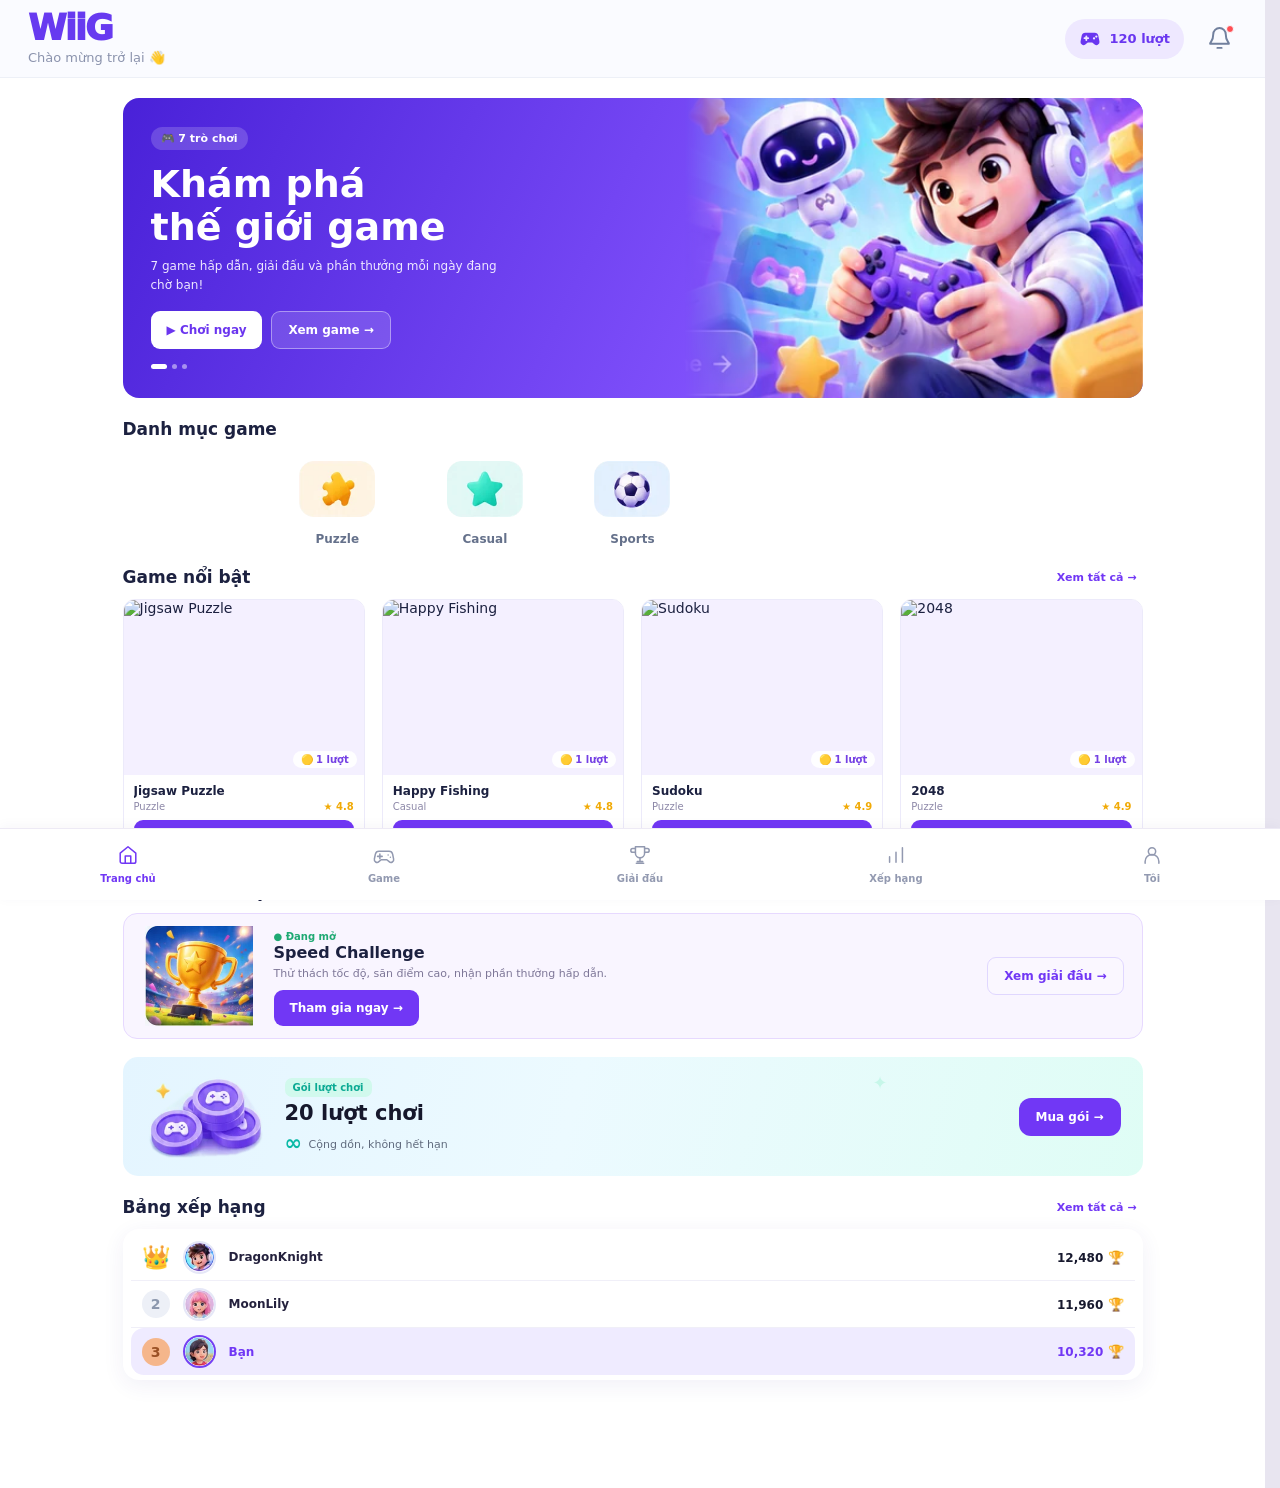
==== commit 357e2e88: "up" ====
--- a/index.html
+++ b/index.html
@@ -1,320 +1 @@
-<!doctype html><html lang="vi"><head><meta charset="utf-8"><meta name="viewport" content="width=device-width,initial-scale=1,viewport-fit=cover"><meta name="theme-color" content="#f6fbff"><title>WiiGame Portal — HTML Demo</title><style>
-*{box-sizing:border-box}body{margin:0;background:#e8eef6;color:#152a4c;font-family:Inter,-apple-system,BlinkMacSystemFont,'Segoe UI',sans-serif}button,input,select{font:inherit}button{cursor:pointer}.phone{width:min(100%,390px);height:100dvh;min-height:550px;margin:auto;background:linear-gradient(#f3faff,#fff 21%);display:flex;flex-direction:column;position:relative;overflow:hidden;box-shadow:0 8px 40px #102a4b25}.status{height:33px;display:flex;align-items:center;justify-content:space-between;padding:0 25px;font-size:13px;font-weight:750;flex-shrink:0}.header{display:flex;align-items:center;gap:9px;padding:5px 16px 10px;min-height:47px;flex-shrink:0}.logo{width:139px;height:auto;object-fit:contain}.head-spacer{flex:1}.iconbtn{border:0;background:transparent;padding:5px;font-size:19px;color:#345c94}.avatar{border-radius:50%;background:#e8efff;border:1px solid #d4e2f5;width:30px;height:30px;display:grid;place-items:center;font-size:16px}.screen{flex:1;min-height:0;overflow:auto;scrollbar-width:none;padding:0 16px 16px}.screen::-webkit-scrollbar{display:none}.bottomnav{height:62px;border-top:1px solid #e9eef6;background:white;display:flex;justify-content:space-around;align-items:center;flex-shrink:0}.navitem{border:0;background:none;color:#94a4ba;display:flex;flex-direction:column;align-items:center;gap:3px;font-size:9px;padding:5px;min-width:50px}.navitem span{font-size:20px}.navitem.active{color:#246bff;font-weight:750}.homebar{height:14px;flex-shrink:0;background:white;display:grid;place-items:center}.homebar:before{content:'';width:110px;height:4px;border-radius:5px;background:#cad5e3}.searchrow{display:flex;gap:8px;align-items:center;margin:5px 0 15px}.searchfield{flex:1;height:40px;border:1px solid #dfe7f1;background:#f9fbfe;border-radius:13px;padding:0 12px;display:flex;align-items:center;gap:7px;color:#8295b1}.searchfield input{min-width:0;width:100%;border:0;outline:0;background:transparent;color:#18345b;font-size:12px}.filterbtn{width:39px;height:39px;border:1px solid #dfe7f1;border-radius:12px;background:#fff;color:#2665d6;font-size:18px}.hero{border-radius:16px;background:linear-gradient(110deg,#1268ef,#05c6f6);color:white;display:flex;align-items:center;justify-content:space-between;min-height:136px;padding:18px;margin:5px 0 15px;overflow:hidden}.hero h2{font-size:18px;line-height:1.22;margin:0 0 10px;max-width:195px}.hero p{font-size:11px;line-height:1.4;max-width:170px;margin:0 0 12px}.hero button{border:0;border-radius:30px;padding:9px 13px;background:#fff;color:#2567e9;font-size:10px;font-weight:800}.hero .hero-art{font-size:58px;line-height:1}.hero-art img{width:118px;max-height:110px;object-fit:contain}.chips{display:flex;gap:7px;overflow-x:auto;overflow-y:hidden;scrollbar-width:none;-webkit-overflow-scrolling:touch;touch-action:pan-x;overscroll-behavior-x:contain;max-width:100%;min-width:0;margin:12px 0 18px;padding:2px 2px 8px;scroll-snap-type:x proximity}.chips .chip{flex:0 0 auto;white-space:nowrap;scroll-snap-align:start}.chips::-webkit-scrollbar{display:none}.chip{border:1px solid #e2e9f3;border-radius:999px;background:#fff;padding:8px 12px;white-space:nowrap;font-size:11px;font-weight:650;color:#596e8e}.chip.active{background:#276aff;color:white;border-color:#276aff}.sectiontitle{display:flex;align-items:center;justify-content:space-between;margin:16px 0 10px}.sectiontitle strong{font-size:15px;letter-spacing:-.2px}.sectiontitle button{border:0;background:none;color:#246bff;font-size:11px}.cards{display:grid;grid-template-columns:repeat(3,minmax(0,1fr));gap:14px 10px}.gamecard{border:0;background:none;padding:0;min-width:0;text-align:left;color:#152a4c}.gamecard img{width:100%;aspect-ratio:1;object-fit:cover;border-radius:12px;background:#e8f1ff}.gamecard strong{display:block;font-size:11px;white-space:nowrap;overflow:hidden;text-overflow:ellipsis;margin:5px 0 2px}.gamecard small{display:block;font-size:9px;color:#8393ac;white-space:nowrap;overflow:hidden;text-overflow:ellipsis}.gamecard em{font-style:normal;color:#18a975;font-size:10px}.widecards{display:grid;grid-template-columns:repeat(4,minmax(0,1fr));gap:8px}.widecards .gamecard img{border-radius:11px}.widecards .gamecard strong{font-size:9px}.promo{display:flex;gap:12px;align-items:center;border:1px solid #ffe5c2;background:#fff6e8;padding:13px;border-radius:14px;margin:18px 0}.promo .promoicon{font-size:27px}.promo strong{font-size:12px}.promo p{font-size:10px;color:#9a7550;margin:3px 0}.promo button{background:#246bff;color:white;border:0;border-radius:9px;padding:7px 10px;font-size:10px;font-weight:700;margin-left:auto;white-space:nowrap}.sortrow{display:flex;justify-content:space-between;align-items:center;gap:8px;margin:10px 0}.sortrow strong{font-size:16px}.sortrow button{border:1px solid #dbe5f3;border-radius:10px;background:white;color:#637894;font-size:11px;padding:8px}.banner-category{border-radius:15px;padding:15px;background:linear-gradient(110deg,#ff9c3b,#ffe8b7);display:flex;align-items:center;justify-content:space-between}.banner-category h2{margin:0 0 4px;font-size:20px}.banner-category p{font-size:11px;margin:0;max-width:210px}.banner-category img{width:90px;height:82px;object-fit:contain}.searchheading{font-size:12px;font-weight:800;margin:17px 0 12px}.history{display:flex;align-items:center;gap:12px;border:0;background:transparent;width:100%;padding:10px 3px;border-bottom:1px solid #f0f3f8;text-align:left;color:#526886;font-size:13px}.history .x{margin-left:auto;color:#9eabc0}.suggestions{display:flex;gap:8px;flex-wrap:wrap}.suggestions button{border:0;background:#f1f6fc;color:#647999;padding:8px 10px;border-radius:10px;font-size:11px}.resultrow{display:flex;align-items:center;gap:11px;padding:9px 0;border-bottom:1px solid #eff3f8}.resultrow img{width:54px;height:54px;border-radius:11px;object-fit:cover}.resultrow .meta{flex:1;min-width:0}.resultrow strong{display:block;font-size:12px}.resultrow small{font-size:10px;color:#8295b1}.resultrow em{font-size:10px;color:#1caa73;font-style:normal}.playbtn{border:0;background:#246bff;color:white;border-radius:9px;padding:9px 11px;font-size:10px;font-weight:750;white-space:nowrap}.detailhero{position:relative;margin:0 -16px 14px;background:linear-gradient(130deg,#50cafa,#2e75e8);height:208px;display:grid;place-items:center;overflow:hidden}.detailhero img{width:100%;height:100%;object-fit:contain}.playoverlay{position:absolute;top:43%;left:44%;background:#112f56ba;color:white;border:0;border-radius:50%;width:48px;height:48px;font-size:19px}.detailgame{display:flex;gap:12px;align-items:center;margin-bottom:12px}.detailgame img{width:60px;height:60px;border-radius:12px}.detailgame h2{margin:0 0 4px;font-size:18px}.detailgame p{font-size:11px;color:#8595ac;margin:0}.detailgame .heart{margin-left:auto;background:#f2f6fc;border:0;border-radius:50%;width:37px;height:37px;color:#f46c82;font-size:21px}.detaildesc{font-size:12px;color:#697f9f;line-height:1.7}.primary{border:0;background:#246bff;color:white;border-radius:12px;height:45px;font-weight:800;font-size:13px;width:100%;box-shadow:0 5px 12px #246bff32}.subbutton{border:1px solid #dbe5f1;border-radius:12px;background:white;color:#557296;padding:12px;font-size:12px}.footeraction{display:flex;gap:9px;margin-top:15px}.footeraction .primary{flex:1}.footeraction .subbutton{width:105px}.overlay{position:absolute;inset:0;background:#0b19368c;z-index:10;display:flex;align-items:flex-end}.sheet{background:white;border-radius:22px 22px 0 0;padding:21px 18px 35px;width:100%;max-height:75%;overflow:auto}.sheet h2{font-size:19px;margin:0 0 9px}.sheet p{font-size:12px;color:#7d8ca5;line-height:1.5}.sheet label{display:block;margin:15px 0;font-size:12px;font-weight:700}.sheet select,.sheet input{display:block;width:100%;margin-top:7px;padding:12px;border:1px solid #dce6f2;border-radius:10px;background:#f9fbfe}.sheet .cancel{width:100%;border:0;background:none;color:#8294ac;padding:13px}.message{border-radius:13px;padding:14px;background:#edf5ff;color:#345a95;font-size:12px;margin:12px 0}.g01frame{border:0;width:100%;height:100%;flex:1;min-height:0}.g01mode .status,.g01mode .header,.g01mode .screen,.g01mode .bottomnav,.g01mode .homebar{display:none}.switchdemo{position:absolute;z-index:8;right:6px;top:42px;background:#fff;border:1px solid #dbe5f2;border-radius:10px;color:#2767e8;font-size:10px;padding:6px 9px}.tiny{font-size:10px;color:#899ab0;margin-top:8px}.filteractive{color:#246bff!important;border-color:#246bff!important}@media(min-width:500px){.phone{height:min(884px,calc(100dvh - 32px));margin:16px auto;border-radius:20px}}@media(max-height:690px){.hero{min-height:115px}.screen{padding-bottom:7px}}
-.iconbtn img{width:21px;height:21px;object-fit:contain}.avatar img{width:22px;height:22px;object-fit:contain}.searchicon{width:16px;height:16px;object-fit:contain}.filtericon{width:21px;height:21px;object-fit:contain}.navitem span img{width:20px;height:20px;object-fit:contain}.hero .hero-art img{width:125px;max-height:122px;object-fit:contain}.chip:has(img){border:0;padding:0;background:transparent;display:grid;place-items:center}.chip img{height:30px;width:auto;max-width:110px;object-fit:contain}.chip.active:has(img){background:transparent;border:0;box-shadow:0 0 0 2px #246bff inset;border-radius:20px}
-/* Native browser status bar is intentionally not duplicated. */
-.auth{position:relative;min-height:100%;padding:28px 6px 16px;text-align:center;display:flex;flex-direction:column;align-items:center;background:white}.auth h2{font-size:19px;margin:13px 0 6px;color:#14213a}.auth p{font-size:11px;color:#8d99a9;line-height:1.55;margin:0 0 15px}.auth .auth-mascot{height:160px;display:grid;place-items:center;width:100%;margin:12px 0}.auth-mascot img{height:150px;max-width:200px;object-fit:contain}.auth-mascot.small{height:155px;margin:7px 0 25px}.auth-mascot.small img{height:140px}.auth.intro{padding-top:35px}.auth.intro .auth-mascot{height:180px}.auth.intro .auth-mascot img{height:175px}.benefits{width:100%;display:grid;gap:11px;margin:12px 0 25px}.benefits>div{display:flex;align-items:center;gap:12px;text-align:left;padding:13px 12px;border:1px solid #edf0f6;border-radius:13px;box-shadow:0 2px 7px #1a34500a}.benefits img{width:30px;height:30px;object-fit:contain}.benefits b{font-size:11px;display:block}.benefits small{display:block;color:#9aa8b9;font-size:9px;margin-top:3px}.auth-cta{margin-top:auto}.auth .auth-note{font-size:9px;color:#a6b0c1;margin:10px 0 0}.auth-back{position:absolute;left:2px;top:7px;border:0;background:none;color:#12243f;font-size:29px;line-height:1}.phone-entry{display:flex;align-items:center;border:1px solid #e4eaf4;border-radius:12px;width:100%;height:49px;margin:5px 0 7px;text-align:left;overflow:hidden}.phone-entry span{font-size:12px;padding:0 12px;border-right:1px solid #e9eef4;white-space:nowrap}.phone-entry input{border:0;outline:0;flex:1;min-width:0;font-size:14px;padding:12px;color:#263954}.auth .primary{margin-top:5px}.auth .primary:disabled{background:#e6ecf4;color:#9ba8bb;box-shadow:none}.auth .auth-error{color:#e63b5b;font-size:10px;min-height:17px;text-align:left;width:100%;margin:0 0 4px}.keypad{margin-top:auto;width:calc(100% + 44px);margin-left:-22px;margin-right:-22px;background:#e5e9ef;display:grid;grid-template-columns:repeat(3,1fr);gap:4px;padding:6px 7px 12px}.keypad button{height:43px;background:#fff;border:0;border-radius:5px;font-size:19px;color:#172239}.keypad button:empty{background:transparent}.otp-graphic{font-size:70px;height:170px;display:grid;place-items:center;position:relative}.otp-graphic span{position:absolute;right:33%;top:23%;font-size:17px;background:#246bff;color:white;border-radius:50%;padding:5px}.otp-boxes{display:grid;grid-template-columns:repeat(6,1fr);gap:8px;width:100%;margin:14px 0}.otp-boxes button{height:46px;border:1px solid #dce5f1;border-radius:9px;background:white;font-size:17px}.otp-boxes button.focus{border-color:#246bff}.auth .otp-caption{text-align:center;font-size:11px;margin-top:8px}.auth-link{border:0;background:none;color:#60799f;font-size:11px;margin:0 0 8px}.auth .keypad{margin-top:auto}.bottomnav{justify-content:space-around}
-
-/* G08: native HTML rebuilt to the five Figma screens, with exported original artwork. */
-.phone:has(.auth){background:#fff}.phone:has(.auth)>.header{display:none}.phone:has(.auth)>.screen{padding:0;overflow:hidden;display:flex;flex-direction:column}
-.auth{height:100%;min-height:0;flex:1;overflow:hidden;padding:18px 12px 0;position:relative;background:#fff;display:flex;flex-direction:column;align-items:center;text-align:center}
-.auth h2{font-size:19px;font-weight:850;line-height:1.22;margin:22px 0 8px;color:#17253b}.auth p{font-size:11px;line-height:1.5;color:#8794a9;margin:0 0 13px}
-.auth .auth-back{position:absolute;top:10px;left:12px;font-size:26px;z-index:5;color:#253650;padding:0 6px}
-.auth.intro{padding:12px 12px 18px}.auth.intro .auth-mascot{height:184px;flex:0 0 184px;margin:12px 0 0}.auth.intro .auth-mascot img{height:180px;max-width:100%;width:290px;object-fit:contain}
-.auth.intro h2{font-size:20px;margin:10px 0 6px}.auth.intro>p{font-size:11px}
-.auth .benefits{gap:8px;margin:17px 0 18px}.auth .benefits>div{min-height:59px;border-radius:12px;padding:10px 12px}.auth .benefits b{font-size:12px}.auth .benefits small{font-size:10px}
-.auth .auth-cta{margin-top:auto;width:100%;min-height:49px}.auth .auth-note{font-size:9px;margin:8px 0 6px;color:#a0adbd;max-width:280px}
-.auth .auth-mascot.small{height:150px;flex:0 0 150px;margin:16px 0 18px}.auth .auth-mascot.small img{height:148px;max-width:100%;width:190px;object-fit:contain}
-.auth .phone-entry{margin:6px 0 8px;height:49px;border-radius:10px}.auth .phone-entry span{display:flex;align-items:center;gap:4px;font-size:12px;padding:0 10px}.auth .phone-entry input{font-size:14px;letter-spacing:.5px}
-.auth .auth-error{font-size:10px;min-height:18px;margin:0 0 7px}.auth .primary{min-height:48px;margin:0}
-.auth .keypad{flex:0 0 auto;margin-top:auto;display:grid;grid-template-columns:repeat(3,1fr);gap:4px;padding:6px 8px 12px;background:#e6eaf0;width:calc(100% + 24px);margin-left:-12px;margin-right:-12px}
-.auth .keypad button{height:43px;border-radius:5px;background:#fff;font-size:20px;font-weight:450;line-height:1}.auth .keypad button:empty{background:transparent}
-.auth .otp-graphic{height:150px;flex:0 0 150px;width:100%;margin:18px 0 12px;display:flex;align-items:center;justify-content:center}.auth .otp-graphic img{height:150px;width:170px;object-fit:contain}
-.auth .otp-boxes{margin:14px 0 10px;gap:7px}.auth .otp-boxes button{height:46px;border:1px solid #dce5f0;border-radius:9px;font-size:18px;color:#16243b;font-weight:750}
-.auth .otp-caption{font-size:11px;margin:6px 0 7px;color:#7084a4}.auth .auth-link{color:#7b8fae;font-size:11px}.auth .auth-link:disabled{opacity:.6}
-.auth .otp-head{margin-top:12px}.auth .otp-head h2{margin:9px 0 6px}.auth .otp-head p{margin-bottom:0}
-.auth .g08-keypad{width:calc(100% + 24px);margin-left:-12px;margin-right:-12px;background:#e5e9ef;padding:5px 8px 11px;display:grid;grid-template-columns:repeat(3,1fr);gap:4px;margin-top:auto;flex:0 0 auto}.auth .g08-keypad button{height:43px;background:#fff;border:0;border-radius:5px;color:#17253b;font-size:18px;line-height:1}.auth .g08-keypad button small{display:block;font-size:7px;letter-spacing:1px;color:#7b8593}.auth .g08-keypad button:empty{background:transparent}
-.auth .otp-error{color:#e73d57!important}.auth .phone-entry.invalid{border-color:#fa5470;background:#fff9fa}
-@media(max-height:700px){.auth.intro .auth-mascot{height:145px;flex-basis:145px;margin:2px 0}.auth.intro .auth-mascot img{height:145px}.auth .benefits{gap:5px;margin:8px 0}.auth .benefits>div{min-height:48px}.auth .auth-mascot.small{height:115px;flex-basis:115px;margin:6px 0 8px}.auth .auth-mascot.small img{height:115px}.auth .otp-graphic{height:120px;flex-basis:120px;margin:8px 0}.auth .otp-graphic img{height:120px}.auth h2{margin-top:12px}.auth .g08-keypad button{height:35px}}
-.auth-skip{position:absolute;right:7px;top:8px;border:0;background:none;color:#8090a7;font-size:11px;padding:7px}.auth-link:disabled{opacity:.7;cursor:default}.auth.intro .benefits{margin-top:18px}.auth .otp-boxes button{font-variant-numeric:tabular-nums}button:focus-visible,input:focus-visible{outline:2px solid #276aff;outline-offset:2px}
-/* Figma footer: 4 tabs, compact vector icons, Vietnamese labels */
-#bottomnav{display:flex;justify-content:space-between;align-items:center;padding:7px 10px 5px;background:#fff;border-top:1px solid #eef1f6;min-height:56px}
-#bottomnav .navitem{width:25%;min-width:0;display:flex;flex-direction:column;justify-content:center;align-items:center;gap:2px;padding:2px 0 1px;color:#6b7e9c;font-size:10px;line-height:1.2;font-weight:600;white-space:nowrap}
-#bottomnav .navitem.active{color:#246bff;font-weight:750}
-#bottomnav .navitem .navicon{height:21px;display:grid;place-items:center}
-#bottomnav .navitem .navicon svg{display:block;width:20px;height:20px}
-#bottomnav .navitem .navlabel{font-size:10px;line-height:1.3}
-
-.quickactions{display:flex;gap:7px;margin:12px 0}.quickactions button{flex:1;border:1px solid #e3ebf8;background:#fff;border-radius:11px;padding:10px 3px;color:#3763a4;font-size:10px;font-weight:750;white-space:nowrap}
-.pagehead{display:flex;align-items:center;gap:12px;justify-content:space-between;margin:9px 0 18px}.pagehead h2{font-size:18px;margin:0;flex:1}.outlinebtn{border:1px solid #dce7f5;border-radius:10px;background:white;color:#4471ad;padding:8px 11px;font-size:12px}
-.balance{display:flex;align-items:center;justify-content:space-between;padding:18px;background:linear-gradient(120deg,#1579ed,#12c8d9);border-radius:18px;color:white;margin-bottom:17px}.balance small{font-size:11px}.balance h1{font-size:32px;margin:5px 0}.balance button{border:0;background:white;color:#1468df;padding:10px;border-radius:10px;font-size:11px;font-weight:800}.balance.mini{padding:12px 16px}.balance.mini h1{font-size:23px}
-.mygame{display:flex;align-items:center;gap:10px;padding:12px 0;border-bottom:1px solid #eaf0f7}.mygame img{width:55px;height:55px;object-fit:cover;border-radius:12px}.mygame div{flex:1}.mygame strong{display:block;font-size:12px}.mygame small{display:block;font-size:10px;color:#879ab3;margin-top:4px}.mygame button,.package button{background:#2369ff;color:white;border:0;border-radius:10px;padding:10px 13px;font-size:11px;font-weight:800}
-.packhero{background:linear-gradient(110deg,#def9ff,#edf0ff);border-radius:17px;display:flex;align-items:center;padding:10px;gap:10px}.packhero img{width:110px;height:112px;object-fit:contain}.packhero h2{font-size:16px;margin:0 0 7px}.packhero p{font-size:11px;line-height:1.5;color:#617ca0;margin:0}.packages{display:grid;gap:10px;margin-top:14px}.package{border:1px solid #dce8f7;border-radius:14px;padding:13px;display:flex;align-items:center;justify-content:space-between;background:#fff}.package.popular{border-color:#286bff;background:#f3f7ff}.package h3{margin:3px 0;font-size:13px}.package p{margin:3px 0 7px;font-size:11px;color:#8a9ab2}.package strong{color:#1b62e8;font-size:15px}.package small{font-size:10px;color:#8a9ab2}.ribbon{color:#f46b7e!important}
-.tournament-hero{display:flex;align-items:center;gap:12px;background:linear-gradient(110deg,#6655fa,#e34bc2);border-radius:17px;padding:18px 12px;color:white}.tournament-hero .trophy{font-size:55px}.tournament-hero h2{font-size:18px;margin:5px 0}.tournament-hero p{font-size:11px;line-height:1.4}.info-card{padding:16px;border:1px solid #e4eaf4;border-radius:15px;background:white;margin:14px 0}.info-card strong{font-size:13px}.info-card p{font-size:11px;color:#8597b0;line-height:1.5}.leaderrow{display:flex;gap:10px;align-items:center;border-bottom:1px solid #edf1f6;padding:12px 6px;font-size:12px}.leaderrow span{width:25px;text-align:center}.leaderrow strong{flex:1}.leaderrow b{color:#2866d8}.rewardhero{text-align:center;padding:19px;border-radius:17px;background:linear-gradient(110deg,#e9edff,#fce5f4)}.rewardhero div{font-size:54px}.rewardhero h2{font-size:18px;margin:5px}.rewardhero p{font-size:11px;color:#7589a6}
-.feature-art{width:110px;height:110px;object-fit:contain}.rewardhero .feature-art{width:96px;height:96px}.quickactions img{width:24px;height:24px;object-fit:contain;display:block;margin:0 auto 3px}.quickactions button{display:flex;flex-direction:column;align-items:center;justify-content:center}.tournament-hero .feature-art{flex-shrink:0}
-.account-page{padding:7px 0 30px;min-height:100%;color:#172b4c}.account-head{display:flex;align-items:center;justify-content:space-between;margin-bottom:16px;gap:12px}.account-head h2{margin:0;font-size:17px;font-weight:800}.account-back{display:grid;place-items:center;border:0;background:#f3f7fe;color:#47719e;width:36px;height:36px;border-radius:11px;flex-shrink:0}.account-profile{display:flex;align-items:center;gap:14px;background:#fff;border:1px solid #e5edf7;box-shadow:0 3px 14px #163d7710;border-radius:17px;padding:14px 12px;margin-bottom:13px}.account-profile img{width:75px;height:75px;border-radius:50%;object-fit:cover;background:#d6f3ff}.account-identity{display:flex;flex-direction:column;gap:5px}.account-identity strong{font-size:16px}.account-identity small{font-size:11px;color:#8b9cb1}.account-verified{font-size:10px;font-weight:750;color:#16a66b}.account-stats{display:grid;grid-template-columns:repeat(3,minmax(0,1fr));gap:9px;margin-bottom:16px}.account-stats button{display:flex;flex-direction:column;align-items:center;gap:5px;border:1px solid #e7eef7;border-radius:14px;background:white;padding:12px 4px;min-width:0;color:#2067e8}.account-stats strong{font-size:17px;color:#173259}.account-stats small{font-size:9px;color:#7f91a9;text-align:center}.account-group{background:#fff;border:1px solid #e7edf5;border-radius:17px;margin-bottom:14px;padding:4px 10px;box-shadow:0 3px 12px #102e5e09}.account-row{display:flex;align-items:center;gap:10px;padding:12px 3px;width:100%;background:none;border:0;text-align:left;border-bottom:1px solid #edf1f7;color:#244b82}.account-row:last-child{border-bottom:0}.account-rowicon{width:39px;height:39px;display:grid;place-items:center;background:#eef5ff;border-radius:11px;flex-shrink:0;color:#246bff}.account-rowtext{flex:1;min-width:0}.account-rowtext strong{display:block;font-size:12px;color:#173259}.account-rowtext small{display:block;font-size:10px;color:#91a0b4;margin-top:4px;white-space:nowrap;overflow:hidden;text-overflow:ellipsis}.account-chevron{color:#a4b2c4}.account-chevron svg{width:17px}.account-logout{display:flex;justify-content:center;align-items:center;gap:9px;width:100%;height:46px;border:1px solid #ffdee1;border-radius:13px;background:#fff6f6;color:#e3515e;font-size:13px;font-weight:800}.account-version{text-align:center;font-size:10px;color:#a2afbf;margin-top:17px}.account-subcard{padding:17px;background:white;border:1px solid #e5edf6;border-radius:14px;margin:12px 0}.account-subcard b{font-size:13px}.account-subcard p{font-size:11px;line-height:1.5;color:#8598b2}
-
-/* G02/G03/G04: real horizontal scroll with visible affordances */
-.chipstrip{position:relative;display:flex;align-items:center;width:100%;max-width:100%;min-width:0;margin:12px 0 18px;overflow:hidden}
-.chipstrip .chips{display:flex!important;flex:1 1 auto;min-width:0!important;max-width:100%;width:0;gap:8px;overflow-x:scroll!important;overflow-y:hidden!important;overscroll-behavior-x:contain;touch-action:pan-x!important;-webkit-overflow-scrolling:touch;scrollbar-width:none;scroll-snap-type:none!important;margin:0!important;padding:5px 24px 8px 1px!important;white-space:nowrap}
-.chipstrip .chips::-webkit-scrollbar{display:none}
-.chipstrip .chips>.chip{flex:0 0 auto!important;min-width:max-content;white-space:nowrap;scroll-snap-align:none!important}
-.chipscroll{position:absolute;z-index:3;top:50%;transform:translateY(-50%);width:24px;height:32px;display:grid;place-items:center;border:1px solid #d8e5f8;background:#fff;color:#246bff;border-radius:9px;box-shadow:0 1px 5px #12345a20;font-size:22px;line-height:1;cursor:pointer}
-.chipscroll-prev{left:0}.chipscroll-next{right:0}
-.chipscroll[hidden]{display:none!important}
-
-/* Clean horizontal category rail: swipe on mobile, drag on desktop */
-.chipstrip{position:relative;width:100%;max-width:100%;min-width:0;margin:12px 0 18px;overflow:hidden}
-.chipstrip:after{content:"";position:absolute;right:0;top:0;bottom:0;width:15px;background:linear-gradient(90deg,transparent,#fff);pointer-events:none}
-.chipstrip .chips{display:flex!important;align-items:center;gap:9px;overflow-x:auto!important;overflow-y:hidden!important;width:100%!important;max-width:100%;min-width:0!important;margin:0!important;padding:4px 2px 9px!important;scrollbar-width:none;-webkit-overflow-scrolling:touch;touch-action:pan-x;overscroll-behavior-x:contain;cursor:grab;user-select:none}
-.chipstrip .chips::-webkit-scrollbar{display:none}
-.chipstrip .chips.dragging{cursor:grabbing}
-.chipstrip .chips .chip{flex:0 0 auto!important;display:inline-flex;align-items:center;justify-content:center;gap:6px;white-space:nowrap;min-width:0!important;height:35px;padding:0 14px!important;border-radius:20px!important;border:1px solid #dce5f3!important;background:#fff!important;color:#3b5b83!important;font-size:11px!important;font-weight:650!important;box-shadow:none!important;scroll-snap-align:none!important}
-.chipstrip .chips .chip.active{background:#276bff!important;border-color:#276bff!important;color:#fff!important}
-.chipstrip .chips .chip-dot{width:9px;height:9px;border-radius:3px;background:#7ecf78;display:inline-block;flex-shrink:0;transform:rotate(-12deg)}
-.chipstrip .chips .chip-arcade{background:#f59a7b}.chipstrip .chips .chip-sports{background:#59cbb3}.chipstrip .chips .chip-simulation{background:#aa8cf0}.chipstrip .chips .chip-education{background:#f7bf61}.chipstrip .chips .chip-action{background:#f579a6}.chipstrip .chips .chip-adventure{background:#61bc9c}
-.chipstrip .chips .chip.active .chip-dot{background:#fff;opacity:.85}
-.chipstrip .chips.is-dragging .chip{pointer-events:none}
-
-/* Desktop adaptation: a genuine widescreen app shell, not a scaled phone */
-.desktop-sidebar{display:none}
-.desktop-main{display:flex;flex-direction:column;min-height:0;min-width:0;flex:1;position:relative}
-@media(min-width:850px){
- html,body{height:100%;min-height:100%;background:#edf3fb}
- body{overflow:hidden}
- .phone{width:min(100%,1680px)!important;height:100dvh!important;min-height:0!important;max-width:none!important;margin:0 auto!important;display:flex!important;flex-direction:row!important;background:#f6f9fe!important;border-radius:0!important;box-shadow:0 15px 65px #19375c12!important}
- .desktop-sidebar{width:254px;flex:0 0 254px;background:#fff;border-right:1px solid #e8eef8;display:flex;flex-direction:column;padding:29px 17px 22px;min-height:0;overflow-y:auto}
- .desktop-brand{display:flex;flex-direction:column;align-items:flex-start;padding:0 13px 35px;gap:6px}
- .desktop-brand img{width:170px;max-width:100%;height:auto}
- .desktop-brand span{font-size:9px;letter-spacing:3px;font-weight:800;color:#a0b0c8;padding-left:37px}
- .sidebar-label{font-size:10px;letter-spacing:1.7px;color:#a2b0c5;font-weight:800;padding:0 14px;margin-bottom:11px}
- .sidebar-second{margin-top:31px}
- #desktopnav{display:flex;flex-direction:column;gap:6px}
- #desktopnav .navitem{width:100%;display:flex;flex-direction:row;align-items:center;justify-content:flex-start;gap:14px;min-height:46px;padding:0 14px;border-radius:12px;font-size:13px;color:#667f9f;font-weight:650;text-align:left;white-space:nowrap}
- #desktopnav .navitem.active{background:#eaf2ff;color:#2165ee}
- #desktopnav .navitem .navicon{height:22px;display:grid;place-items:center}
- #desktopnav .navitem .navlabel{font-size:13px}
- #desktopnav .navitem:hover,.desktop-extras button:hover{background:#f0f5fd}
- .desktop-extras{display:grid;gap:6px}
- .desktop-extras button{display:flex;align-items:center;gap:13px;text-align:left;padding:10px 13px;border:0;border-radius:12px;background:transparent;color:#617b9e;font-size:13px;font-weight:650}
- .desktop-extras img{width:25px;height:25px;object-fit:contain}
- .desktop-sidebar-bottom{margin-top:auto;border-radius:18px;background:linear-gradient(155deg,#e4f4ff,#edf0ff);padding:16px;display:flex;flex-direction:column;align-items:flex-start;gap:8px}
- .desktop-sidebar-bottom img{width:120px;height:88px;object-fit:contain;align-self:center}
- .desktop-sidebar-bottom strong{font-size:14px}
- .desktop-sidebar-bottom span{font-size:11px;line-height:1.5;color:#7188a6}
- .desktop-sidebar-bottom button{border:0;border-radius:9px;background:#246bff;color:#fff;font-size:11px;font-weight:800;padding:10px 12px;margin-top:3px}
- .desktop-main{width:calc(100% - 254px);background:#f7faff}
- .desktop-main>.header{height:83px;min-height:83px;padding:0 clamp(24px,3.6vw,64px);border-bottom:1px solid #e7eef8;background:#fff;gap:19px}
- .desktop-main>.header .logo{width:150px}
- .desktop-main>.header .iconbtn{border:1px solid #e6edf8;background:#f9fbff;border-radius:50%;width:39px;height:39px;display:grid;place-items:center}
- .desktop-main>.header .avatar{width:40px;height:40px}
- .desktop-main>.screen{padding:28px clamp(24px,3.6vw,64px) 64px;overflow-y:auto;scrollbar-width:thin;scrollbar-color:#c9d8eb transparent;min-height:0}
- .desktop-main>.bottomnav,.desktop-main>.homebar{display:none!important}
- .searchrow{max-width:720px;margin:0 0 27px}
- .searchfield{height:51px;background:#fff;border-radius:14px;padding:0 17px}
- .searchfield input{font-size:14px}
- .filterbtn{height:51px;width:52px;border-radius:14px}
- .hero{min-height:255px;border-radius:25px;padding:33px clamp(24px,3vw,48px);display:flex;align-items:center;justify-content:space-between;overflow:hidden}
- .hero h2{font-size:clamp(25px,2.2vw,35px);max-width:530px;line-height:1.2}
- .hero p{font-size:14px;max-width:460px;line-height:1.6}
- .hero button{padding:12px 22px;font-size:13px}
- .hero .hero-art img{width:245px;max-height:230px;object-fit:contain;filter:drop-shadow(0 15px 17px #0644ad35)}
- .quickactions{gap:15px;margin:23px 0 28px}
- .quickactions button{padding:14px;min-height:78px;flex-direction:row;gap:12px;font-size:13px;background:#fff;border-radius:15px}
- .quickactions img{width:42px;height:42px;margin:0}
- .chipstrip{margin:22px 0 28px}
- .chipstrip .chips{gap:12px;padding-bottom:12px!important}
- .chipstrip .chips .chip{height:42px;font-size:13px!important;padding:0 20px!important}
- .sectiontitle{margin-top:26px;margin-bottom:16px}
- .sectiontitle strong,.sortrow strong{font-size:20px}
- .sectiontitle button{font-size:13px}
- .cards{display:grid!important;grid-template-columns:repeat(4,minmax(0,1fr))!important;gap:22px!important}
- .widecards{display:grid!important;grid-template-columns:repeat(4,minmax(0,1fr))!important;gap:22px!important;overflow:visible!important}
- .cards .card,.widecards .card{width:100%!important;min-width:0!important;max-width:none!important}
- .cards .card img,.widecards .card img{width:100%!important;aspect-ratio:1.16;object-fit:cover;height:auto!important;max-height:245px;border-radius:16px}
- .cards .card strong,.widecards .card strong{font-size:14px}
- .cards .card small,.widecards .card small{font-size:12px}
- .promo{margin-top:30px;border-radius:19px;padding:20px 25px}
- .sortrow{margin-top:7px;margin-bottom:16px}
- .sortrow button{font-size:13px;padding:11px 15px}
- .banner-category{min-height:195px;border-radius:22px;padding:25px 34px}
- .banner-category h2{font-size:28px}
- .banner-category p{font-size:14px;max-width:460px}
- .banner-category img{width:165px;height:150px;object-fit:contain}
- .pagehead h2{font-size:25px}
- .balance{max-width:100%;min-height:155px;padding:25px 32px;border-radius:20px}
- .balance h1{font-size:42px}
- .mygame{max-width:860px;gap:17px;padding:15px 0}
- .mygame img{width:80px;height:80px}
- .mygame strong{font-size:16px}
- .mygame small{font-size:12px}
- .mygame button{font-size:13px;padding:13px 23px}
- .packages{grid-template-columns:repeat(3,minmax(0,1fr));gap:18px}
- .package{min-height:178px;align-items:flex-start;flex-direction:column;padding:20px;border-radius:19px}
- .package h3{font-size:18px}
- .package p{font-size:13px}
- .package strong{font-size:21px}
- .package button{width:100%;margin-top:10px;font-size:13px}
- .packhero{padding:24px 30px;gap:30px;border-radius:22px}
- .packhero img{width:165px;height:145px}
- .packhero h2{font-size:25px}
- .packhero p{font-size:14px}
- .account-page{max-width:950px;margin:0 auto}
- .account-head h2{font-size:23px}
- .account-profile{padding:24px;border-radius:20px;gap:22px}
- .account-profile img{width:95px;height:95px}
- .account-identity strong{font-size:21px}
- .account-stats{gap:16px}
- .account-stats button{padding:23px 10px;border-radius:17px}
- .account-stats strong{font-size:24px}
- .account-stats small{font-size:12px}
- .account-group{padding:9px 17px;border-radius:18px}
- .account-row{padding:16px 5px}
- .account-rowtext strong{font-size:14px}
- .account-rowtext small{font-size:12px}
- .account-logout{max-width:300px;margin:20px auto 0}
- .phone:has(.auth)>.desktop-main>.header{display:none}
- .phone:has(.auth)>.desktop-main>.screen{display:flex;justify-content:center;align-items:flex-start;background:radial-gradient(circle at 80% 20%,#e1f3ff,#f5f9ff 55%);padding:35px 20px;overflow-y:auto}
- .auth{width:min(100%,470px);height:auto;min-height:690px;flex:0 0 auto;padding:30px 32px 0!important;border-radius:24px;box-shadow:0 20px 65px #2547751b;overflow:hidden}
- .auth .auth-mascot{max-width:100%}
- .auth .g08-keypad{width:calc(100% + 64px);margin-left:-32px;margin-right:-32px}
- .auth .keypad{width:calc(100% + 64px);margin-left:-32px;margin-right:-32px}
- .overlay{position:fixed;inset:0;align-items:center;justify-content:center;z-index:100;background:#091d3a80}
- .sheet{width:min(480px,calc(100% - 36px));border-radius:22px;padding:28px;max-height:85vh}
- .g01mode .desktop-sidebar{display:none}
- .g01mode .desktop-main{width:100%}
- .g01mode .g01frame{width:100%;height:100%}
-}
-@media(min-width:850px) and (max-width:1180px){
- .desktop-sidebar{width:208px;flex-basis:208px;padding-left:10px;padding-right:10px}
- .desktop-main{width:calc(100% - 208px)}
- .cards,.widecards{grid-template-columns:repeat(3,minmax(0,1fr))!important}
- .hero .hero-art img{width:190px}
-}
-@media(min-width:850px) and (min-width:1450px){
- .cards,.widecards{grid-template-columns:repeat(5,minmax(0,1fr))!important}
-}
-</style></head><body><div class="phone" id="phone"><aside class="desktop-sidebar" aria-label="Điều hướng WiiGame">
-<div class="desktop-brand"><img src="assets/logo.webp" alt="WiiGame Portal"><span>GAME PORTAL</span></div>
-<div class="sidebar-label">KHÁM PHÁ</div>
-<nav class="desktop-links" id="desktopnav"></nav>
-<div class="sidebar-label sidebar-second">HOẠT ĐỘNG</div>
-<div class="desktop-extras"><button data-go="G10"><img src="assets/trophy-art.svg" alt="">Giải đấu</button><button data-go="G11"><img src="assets/gift-art.svg" alt="">Phần thưởng</button><button data-go="G12"><img src="assets/ticket-art.svg" alt="">Gói chơi</button></div>
-<div class="desktop-sidebar-bottom"><img src="assets/g08-intro-hero.webp" alt="Mascot WiiGame"><strong>Khám phá hơn 40 game</strong><span>Giải trí, thi đấu và nhận thưởng mỗi ngày.</span><button data-go="G03">Khám phá ngay →</button></div>
-</aside><div class="desktop-main"><header class="header"><img class="logo" src="assets/logo.webp" alt="WiiGame Portal"><span class="head-spacer"></span><button class="iconbtn" id="notifications" aria-label="Thông báo"><img src="assets/bell.webp" alt=""></button><button class="avatar" id="profile" aria-label="Tài khoản"><img src="assets/user.webp" alt=""></button></header><main class="screen" id="screen"></main><nav class="bottomnav" id="bottomnav"></nav><div class="homebar"></div><div id="modal"></div></div></div><script>
-const games=[{id:'2048',name:'2048 Plus',category:'Puzzle',rating:4.8,desc:'Trò chơi giải đố số đầy thử thách.'},{id:'bubble',name:'Bubble Pop',category:'Puzzle',rating:4.7,desc:'Bắn bóng sắc màu, giải đố và chinh phục thử thách.'},{id:'racer',name:'Speed Racer',category:'Arcade',rating:4.6,desc:'Đua xe tốc độ với nhiều chặng hấp dẫn.'},{id:'word',name:'Word Quest',category:'Education',rating:4.6,desc:'Khám phá các ô chữ thú vị.'},{id:'farm',name:'Farm Story',category:'Simulation',rating:4.7,desc:'Xây dựng và chăm sóc nông trại.'},{id:'basket',name:'Basket Hero',category:'Sports',rating:4.5,desc:'Chinh phục những cú ném rổ.'},{id:'color',name:'Color Blocks',category:'Puzzle',rating:4.8,desc:'Sắp xếp khối màu thông minh.'},{id:'kingdom',name:'Merge Kingdom',category:'Puzzle',rating:4.6,desc:'Kết hợp các vật phẩm để xây vương quốc.'},{id:'pet',name:'Pet Connect',category:'Puzzle',rating:4.7,desc:'Nối những thú cưng đáng yêu.'}];
-const categories=['Tất cả','🧩 Puzzle','🕹 Arcade','⚽ Sports','🎮 Simulation','📖 Education','🏃 Action','🌿 Adventure'];
-const state={page:'G02',category:'Tất cả',sort:'Phổ biến',query:'',searchHistory:['puzzle','bubble','farm','racing'],game:'bubble',favorites:[],subscribed:false,credits:0,played:[],scores:[],tournamentJoined:false,packageId:null,loggedIn:localStorage.getItem('wiigame_demo_auth')==='1'};const PERSIST_KEY='wiigame_portal_demo_account_v10';
-const PERSIST_FIELDS=['loggedIn','credits','subscribed','packageId','played','scores','favorites','tournamentJoined'];
-try {
-  const saved=JSON.parse(localStorage.getItem(PERSIST_KEY)||'null');
-  if(saved&&typeof saved==='object'){
-    for(const key of PERSIST_FIELDS){
-      if(Object.prototype.hasOwnProperty.call(saved,key))state[key]=saved[key];
-    }
-    // Auth token is the authoritative flag; don't restore a stale logged-in state.
-    state.loggedIn=localStorage.getItem('wiigame_demo_auth')==='1';
-  }
-}catch(e){console.warn('Không đọc được dữ liệu demo đã lưu:',e)}
-function saveAccount(){
-  try{
-    const snapshot={};
-    for(const key of PERSIST_FIELDS)snapshot[key]=state[key];
-    localStorage.setItem(PERSIST_KEY,JSON.stringify(snapshot));
-  }catch(e){console.warn('Không lưu được dữ liệu demo:',e)}
-}
-const $=id=>document.getElementById(id),img=id=>'assets/'+id+'.webp';
-function go(page){if((page==='G10'||page==='G11')&&state.page!==page){state.activityReturnPage=['G02','G09','G08','G10','G11'].includes(state.page)?state.page:'G02'}if(page==='G03'&&(state.page!=='G03')){state.category='Tất cả';state.query=''}if(page==='G09'&&!state.loggedIn){openAccount();return}state.page=page;history.replaceState(null,'','#/'+page);render()}function selectGame(id){state.game=id;go('G07')}function card(g){return `<button class="gamecard" data-game="${g.id}"><img src="${img(g.id)}" alt="${g.name}"><strong>${g.name}</strong><small>${g.category} · Trò chơi</small><em>★ ${g.rating}</em></button>`}function row(g){return `<div class="resultrow"><img src="${img(g.id)}" alt="${g.name}" data-game="${g.id}"><div class="meta"><strong>${g.name}</strong><small>${g.category} · 200K+ lượt chơi</small><br><em>★ ${g.rating}</em></div><button class="playbtn" data-play="${g.id}">Chơi ngay</button></div>`}function chips(){return `<div class="chipstrip"><div class="chips" tabindex="0" aria-label="Danh mục game, kéo chuột hoặc vuốt ngang để xem thêm">${categories.map(c=>{const name=c==='Tất cả'?'Tất cả':c.replace(/^[^ ]+ /,'');const active=state.category===name;const icon=name==='Tất cả'?'':`<span class="chip-dot chip-${name.toLowerCase()}"></span>`;return `<button type="button" class="chip ${active?'active':''}" data-cat="${name}">${icon}<span>${name}</span></button>`}).join('')}</div></div>`}
-function filtered(){let g=games.filter(x=>state.category==='Tất cả'||x.category===state.category);if(state.query)g=g.filter(x=>(x.name+' '+x.category).toLowerCase().includes(state.query.toLowerCase()));if(state.sort==='A–Z')g.sort((a,b)=>a.name.localeCompare(b.name));if(state.sort==='Đánh giá cao')g.sort((a,b)=>b.rating-a.rating);return g}function searchbar(placeholder='Tìm game bạn yêu thích...'){return `<div class="searchrow"><label class="searchfield"><img src="assets/search.webp" alt="" class="searchicon"> <input id="searchinput" placeholder="${placeholder}" value="${state.query.replaceAll('&','&amp;').replaceAll('"','&quot;')}"></label><button class="filterbtn" id="filterbtn"><img src="assets/filter.webp" alt="" class="filtericon"></button></div>`}
-function home(){return `${searchbar()}<div class="hero"><div><h2>40 game giải trí trong 1 gói đăng ký</h2><p>Chơi ngay, khám phá hàng loạt trò chơi thú vị.</p><button data-go="G03">Khám phá gói chơi →</button></div><div class="hero-art"><img src="assets/banner-gamepad.webp" alt="Gamepad 3D từ Figma"></div></div><div class="quickactions"><button data-go="G10"><img src="assets/trophy-art.svg" alt="">Giải đấu</button><button data-go="G11"><img src="assets/gift-art.svg" alt="">Phần thưởng</button><button data-go="G12"><img src="assets/ticket-art.svg" alt="">Gói chơi</button></div>${chips()}<div class="sectiontitle"><strong>Game phổ biến</strong><button data-go="G03">Xem tất cả →</button></div><div class="widecards">${games.slice(0,4).map(card).join('')}</div><div class="sectiontitle"><strong>Game mới</strong><button data-go="G03">Xem tất cả →</button></div><div class="cards">${games.slice(4,7).map(card).join('')}</div><div class="promo"><span class="promoicon">♛</span><div><strong>Chưa đăng ký</strong><p>Đăng ký ngay để chơi không giới hạn</p></div><button data-action="subscription">Đăng ký ngay</button></div>`}
-function allGames(){let a=filtered();return `${searchbar()}<div class="sortrow"><strong>Tất cả game</strong><button id="sortbtn">Sắp xếp: ${state.sort}⌄</button></div>${chips()}<div class="cards">${a.length?a.map(card).join(''):'<p class="tiny">Không tìm thấy trò chơi phù hợp.</p>'}</div>`}
-function categoryPage(){return `${searchbar(state.category==='Tất cả'?'Tìm game bạn yêu thích...':'Tìm game trong danh mục '+state.category+'...')}<div class="banner-category"><div><h2>${state.category==='Tất cả'?'Tất cả game':state.category}</h2><p>Thử thách trí tuệ với những câu đố thú vị mỗi ngày</p></div><img src="${img('puzzle-mascot')}" alt="Mascot Puzzle Figma"></div>${chips()}<div class="sortrow"><strong>Danh sách game (<span id="gamecount">${filtered().length}</span>)</strong><button id="sortbtn">Sắp xếp: ${state.sort}⌄</button></div><div class="cards">${filtered().length?filtered().map(card).join(''):'<p class="tiny">Không có game phù hợp. Hãy chọn Tất cả hoặc danh mục khác.</p>'}</div>`}
-function searchPage(){return `${searchbar('Tìm game, thể loại hoặc từ khóa...')}<h3 class="searchheading">Tìm kiếm gần đây <button style="float:right;border:0;background:none;color:#246bff;font-size:11px" id="clearhistory">Xóa tất cả</button></h3><div id="history">${state.searchHistory.map(t=>`<button class="history" data-search="${t}">◷ <span>${t}</span><span class="x" data-remove="${t}">×</span></button>`).join('')}</div><h3 class="searchheading">Từ khóa phổ biến</h3><div class="suggestions">${['puzzle','bubble','racing','farm','word','basket'].map(t=>`<button data-search="${t}">✨ ${t}</button>`).join('')}</div><div class="sectiontitle"><strong>Gợi ý cho bạn</strong><button data-go="G03">Xem thêm →</button></div><div class="cards">${games.slice(1,4).map(card).join('')}</div>`}
-function results(){let matches=games.filter(x=>(x.name+' '+x.category).toLowerCase().includes(state.query.toLowerCase()));if(!state.query)matches=games;return `${searchbar()}<div class="sortrow"><strong>Kết quả cho “${state.query||'game'}” (${matches.length})</strong><button id="sortbtn">Sắp xếp: ${state.sort}⌄</button></div>${chips()}${matches.length?matches.map(row).join(''):'<div class="message">Không tìm thấy game phù hợp. Hãy thử từ khóa khác.</div>'}<div class="sectiontitle"><strong>Gợi ý game</strong><button data-go="G03">Xem tất cả →</button></div><div class="cards">${games.slice(0,3).map(card).join('')}</div>`}
-function detail(){const g=games.find(x=>x.id===state.game)||games[1];const fav=state.favorites.includes(g.id);return `<div style="margin:4px 0 9px"><button class="iconbtn" id="backgames">‹</button><span style="font-size:13px;font-weight:800">WiiGame Portal</span></div><div class="detailhero"><img src="${img(g.id==='bubble'?'bubble-mascot':g.id)}" alt="${g.name}"><button class="playoverlay" data-action="play">▶</button></div>${state.subscribed?'<div class="message">✓ Đang hoạt động · Gói thành viên của bạn</div>':'<div class="promo"><span class="promoicon">🔐</span><div><strong>Mở gói thành viên</strong><p>Chơi không giới hạn mọi trò chơi</p></div><button data-action="subscription">›</button></div>'}<div class="detailgame"><img src="${img(g.id)}" alt="${g.name}"><div><h2>${g.name}</h2><p>${g.category} · ★ ${g.rating}</p></div><button class="heart" id="favorite">${fav?'♥':'♡'}</button></div><p class="detaildesc">${g.desc} Chơi cùng WiiGame Portal và khám phá nhiều thử thách thú vị. Tham gia ngay để ghi điểm và nhận thưởng.</p><div class="footeraction"><button class="primary" data-action="play">▶ Chơi ngay</button><button class="subbutton" id="favorite2">${fav?'♥ Đã thích':'♡ Yêu thích'}</button></div><div class="sectiontitle"><strong>Ảnh chụp màn hình</strong><button data-go="G03">Xem tất cả →</button></div><div class="cards">${games.slice(0,3).map(card).join('')}</div>`}
-
-function requireLogin(next){if(!state.loggedIn){state.afterLogin=next;openAccount();return false}return true}
-function myGames(){if(!state.loggedIn)return loginIntro();const chosen=state.played.length?games.filter(g=>state.played.includes(g.id)):games.slice(0,3);return `<div class="pagehead"><h2>Game của tôi</h2><button class="outlinebtn" data-go="G12">⚙ Gói chơi</button></div><div class="balance"><div><small>Lượt chơi còn lại</small><h1>${state.credits}</h1><small>${state.subscribed?'Gói đang hoạt động':'Bạn chưa có gói chơi'}</small></div><button data-go="G12">Nạp lượt →</button></div><div class="sectiontitle"><strong>${state.played.length?'Đã chơi':'Gợi ý game cho bạn'}</strong></div>${chosen.map(g=>`<div class="mygame"><img src="${img(g.id)}" alt=""><div><strong>${g.name}</strong><small>${g.category} · ${state.played.includes(g.id)?'Đã chơi':'Đề xuất'}</small></div><button data-game="${g.id}">Chơi</button></div>`).join('')}<div class="sectiontitle"><strong>Hoạt động của bạn</strong></div><div class="quickactions"><button data-go="G10"><img src="assets/trophy-art.svg" alt="">Giải đấu</button><button data-go="G11"><img src="assets/gift-art.svg" alt="">Phần thưởng</button></div>`}
-const packages=[{id:'basic',name:'Gói Cơ bản',credits:40,price:'59.000đ',term:'tháng'},{id:'popular',name:'Gói Phổ biến',credits:120,price:'149.000đ',term:'3 tháng'},{id:'year',name:'Gói Tiết kiệm',credits:500,price:'499.000đ',term:'năm'}];
-function packagesPage(){return `<div class="pagehead"><button class="outlinebtn" data-go="G02">‹</button><h2>Chọn gói chơi phù hợp</h2></div><div class="packhero"><img src="assets/g08-intro-hero.webp" alt="Mascot WiiGame"><div><h2>40+ game trong một gói</h2><p>Giải trí mỗi ngày, nhận quà và tham gia giải đấu.</p></div></div><div class="balance mini"><div><small>Lượt hiện có</small><h1>${state.credits}</h1></div><button data-go="G09">Game của tôi →</button></div><div class="packages">${packages.map(p=>`<div class="package ${p.id==='popular'?'popular':''}"><div>${p.id==='popular'?'<small class="ribbon">Phổ biến</small>':''}<h3>${p.name}</h3><p>${p.credits} lượt chơi</p><strong>${p.price}</strong><small> / ${p.term}</small></div><button data-package="${p.id}">Chọn gói</button></div>`).join('')}</div><p class="tiny">Thanh toán chỉ là mô phỏng; không thu tiền thật.</p>`}
-function tournament(){return `<div class="pagehead"><button class="outlinebtn" data-activity-back>‹</button><h2>Giải đấu WiiGame</h2></div><div class="tournament-hero"><img class="feature-art" src="assets/trophy-art.svg" alt="Cúp giải đấu"><div><small>Giải đấu đang diễn ra</small><h2>WiiGame Championship</h2><p>Thử sức, ghi điểm và leo bảng xếp hạng!</p></div></div><div class="info-card"><strong>Giải đấu tuần</strong><p>Chơi các game yêu thích, đạt điểm cao để nhận quà.</p><button class="primary" id="joinTournament">${state.tournamentJoined?'Đã đăng ký ✓':'Đăng ký ngay →'}</button></div><div class="sectiontitle"><strong>Bảng xếp hạng</strong><button data-go="G11">Xem tất cả →</button></div>${leaderRows()}`}
-function leaderRows(){const entries=[['GameMaster',12450],['PlayKing',11230],['WiiPlayer',10980],['FunGamer',9760],...state.scores.map((s,i)=>['Bạn ('+s.game+')',s.score])].sort((a,b)=>b[1]-a[1]);return entries.slice(0,8).map(([name,score],i)=>`<div class="leaderrow"><span>${i===0?'🥇':i===1?'🥈':i===2?'🥉':i+1}</span><strong>${name}</strong><b>${score.toLocaleString('vi-VN')}</b></div>`).join('')}
-function rewards(){return `<div class="pagehead"><button class="outlinebtn" data-activity-back>‹</button><h2>Leaderboard / Rewards</h2></div><div class="rewardhero"><img class="feature-art" src="assets/gift-art.svg" alt="Hộp quà phần thưởng"><h2>Chơi vui · Nhận thưởng</h2><p>Điểm thưởng, sự kiện và bảng xếp hạng.</p></div><div class="sectiontitle"><strong>Bảng xếp hạng</strong><button data-go="G10">Giải đấu →</button></div>${leaderRows()}<div class="sectiontitle"><strong>Quà tặng nổi bật</strong></div><div class="info-card"><strong>🎁 Hộp quà may mắn</strong><p>Tham gia giải đấu để mở khóa phần thưởng.</p><button class="primary" data-go="G10">Tham gia giải đấu</button></div>`}
-function purchasePackage(id){if(!requireLogin('G12'))return;const p=packages.find(x=>x.id===id);modal('Xác nhận gói chơi',`<p><b>${p.name}</b> · ${p.credits} lượt chơi</p><div class="info-card"><strong>${p.price}</strong><p>Đây là thanh toán mô phỏng, không phát sinh giao dịch.</p></div><button class="primary" id="confirmPurchase">Kích hoạt gói demo</button>`);$('confirmPurchase').onclick=()=>{state.credits+=p.credits;state.subscribed=true;state.packageId=id;closeModal();go('G09');modal('Kích hoạt thành công',`<p>Đã cộng ${p.credits} lượt chơi. Bạn có thể bắt đầu chơi ngay.</p><button class="primary" id="donePurchase">Xem game của tôi</button>`);$('donePurchase').onclick=()=>{closeModal();go('G09')}}}
-function footerIcon(kind){
-const common='fill="none" stroke="currentColor" stroke-width="1.8" stroke-linecap="round" stroke-linejoin="round"';
-if(kind==='home'||kind==='mine')return `<svg viewBox="0 0 24 24" ${common} aria-hidden="true"><path d="M7.5 7.5h9c2 0 3.3 1.3 3.8 3.5l1.1 5c.4 1.8-1.1 3.2-2.7 2.3l-3.2-2.4h-7l-3.2 2.4c-1.6.9-3.1-.5-2.7-2.3l1.1-5c.5-2.2 1.8-3.5 3.8-3.5Z"/><path d="M8 10v4M6 12h4"/><circle cx="15.5" cy="11" r=".8" fill="currentColor" stroke="none"/><circle cx="18" cy="13.2" r=".8" fill="currentColor" stroke="none"/></svg>`;
-if(kind==='all')return `<svg viewBox="0 0 24 24" ${common} aria-hidden="true"><rect x="4" y="4" width="6" height="6" rx=".5"/><rect x="14" y="4" width="6" height="6" rx=".5"/><rect x="4" y="14" width="6" height="6" rx=".5"/><rect x="14" y="14" width="6" height="6" rx=".5"/></svg>`;
-return `<svg viewBox="0 0 24 24" ${common} aria-hidden="true"><circle cx="10.5" cy="7" r="3"/><path d="M4.2 18v-1.5c0-3 2.6-5.1 6.3-5.1 1.3 0 2.4.2 3.3.7"/><circle cx="17.5" cy="16.8" r="3.3"/><path d="M17.5 12.1v1.3m0 6.8v1.3m-4.7-4.7h1.3m6.8 0h1.3"/></svg>`;
-}
-function nav(){return [['G02','home','Trang chủ'],['G03','all','Tất cả game'],['G09','mine','Game của tôi'],['G08','account','Tài khoản']].map(([g,icon,label])=>`<button class="navitem ${state.page===g?'active':''}" data-go="${g}" aria-label="${label}"><span class="navicon">${footerIcon(icon)}</span><span class="navlabel">${label}</span></button>`).join('')}
-
-function modal(title,body){$('modal').innerHTML=`<div class="overlay" id="overlay"><div class="sheet"><h2>${title}</h2>${body}<button class="cancel" id="close">Đóng</button></div></div>`;$('close').onclick=closeModal;$('overlay').onclick=e=>{if(e.target===$('overlay'))closeModal()};wire()}function closeModal(){$('modal').innerHTML=''}
-function sortModal(){modal('Lọc & sắp xếp',`<label>Sắp xếp<select id="sortselect">${['Phổ biến','Đánh giá cao','A–Z'].map(s=>`<option ${s===state.sort?'selected':''}>${s}</option>`).join('')}</select></label><label>Thể loại<select id="catselect">${['Tất cả','Puzzle','Arcade','Sports','Simulation','Education'].map(c=>`<option ${c===state.category?'selected':''}>${c}</option>`).join('')}</select></label><button class="primary" id="applyfilter">Áp dụng</button>`);$('applyfilter').onclick=()=>{state.sort=$('sortselect').value;state.category=$('catselect').value;closeModal();render()}}
-function subscription(){go('G12');return;modal('Mở gói thành viên',`<p>Trải nghiệm hàng chục trò chơi không giới hạn trên WiiGame Portal.</p><div class="message">👑 Gói giải trí · Dữ liệu demo, không thu tiền thật</div><button class="primary" id="activate">Kích hoạt gói demo</button>`);$('activate').onclick=()=>{state.subscribed=true;closeModal();render()}}
-function play(){if(!requireLogin('G07'))return;if(state.credits<1){modal('Không đủ lượt chơi','<p>Bạn cần mua gói hoặc sử dụng lượt hiện có để chơi game.</p><button class="primary" id="getCredits">Chọn gói chơi →</button>');$('getCredits').onclick=()=>{closeModal();go('G12')};return}const g=games.find(x=>x.id===state.game)||games[0];modal('Chơi '+g.name,`<p>Bạn có ${state.credits} lượt. Bắt đầu sẽ trừ 1 lượt và ghi nhận kết quả demo.</p><button class="primary" id="finishplay">Bắt đầu chơi (−1 lượt)</button>`);$('finishplay').onclick=()=>{state.credits--;if(!state.played.includes(g.id))state.played.push(g.id);const score=500+Math.floor(Math.random()*4500);state.scores.push({game:g.name,score});closeModal();modal('Hoàn thành lượt chơi!',`<p>Bạn ghi được <b>${score.toLocaleString('vi-VN')} điểm</b>. Còn ${state.credits} lượt chơi.</p><button class="primary" id="seeRewards">Xem bảng xếp hạng →</button>`);$('seeRewards').onclick=()=>{closeModal();go('G11')}}}
-function initChipScroll(){
- const el=document.querySelector('.chips');
- if(!el)return;
- let pointerId=null,startX=0,startScroll=0,moved=false,suppress=false;
- el.addEventListener('pointerdown',e=>{
-   if(e.pointerType==='touch'||e.button!==0)return;
-   pointerId=e.pointerId;startX=e.clientX;startScroll=el.scrollLeft;moved=false;
-   el.classList.add('dragging');
- });
- window.addEventListener('pointermove',e=>{
-   if(pointerId!==e.pointerId)return;
-   const dx=e.clientX-startX;
-   if(Math.abs(dx)>5){moved=true;el.classList.add('is-dragging')}
-   if(moved){el.scrollLeft=startScroll-dx;e.preventDefault()}
- },{passive:false});
- const stop=e=>{
-   if(pointerId!==e.pointerId)return;
-   if(moved){suppress=true;setTimeout(()=>suppress=false,0)}
-   pointerId=null;el.classList.remove('dragging','is-dragging');
- };
- window.addEventListener('pointerup',stop);
- window.addEventListener('pointercancel',stop);
- el.addEventListener('click',e=>{if(suppress){e.preventDefault();e.stopImmediatePropagation()}},true);
- el.addEventListener('dragstart',e=>e.preventDefault());
- el.addEventListener('wheel',e=>{
-   if(el.scrollWidth<=el.clientWidth)return;
-   if(Math.abs(e.deltaY)>Math.abs(e.deltaX)){
-     e.preventDefault();el.scrollLeft+=e.deltaY;
-   }
- },{passive:false});
-}
-function wire(){initChipScroll();document.querySelectorAll('[data-activity-back]').forEach(b=>b.onclick=()=>{const dest=state.activityReturnPage||'G02';state.activityReturnPage=null;go(dest)});document.querySelectorAll('[data-go]').forEach(b=>b.onclick=()=>{if(b.dataset.go==='G08'){openAccount();return}if(b.dataset.go==='G09'&&!requireLogin('G09'))return;go(b.dataset.go)});document.querySelectorAll('[data-game]').forEach(b=>b.onclick=()=>selectGame(b.dataset.game));document.querySelectorAll('[data-play]').forEach(b=>b.onclick=()=>{state.game=b.dataset.play;go('G07')});document.querySelectorAll('[data-cat]').forEach(b=>b.onclick=()=>{state.category=b.dataset.cat;if(state.category==='Tất cả')state.query='';go(state.page==='G02'?'G04':state.page);const selected=document.querySelector('.chips .chip.active');if(selected)selected.scrollIntoView({block:'nearest',inline:'nearest'})});document.querySelectorAll('[data-search]').forEach(b=>b.onclick=e=>{if(e.target.dataset.remove)return;state.query=b.dataset.search;go('G06')});document.querySelectorAll('[data-remove]').forEach(b=>b.onclick=e=>{e.stopPropagation();state.searchHistory=state.searchHistory.filter(t=>t!==b.dataset.remove);render()});document.querySelectorAll('[data-action]').forEach(b=>b.onclick=()=>b.dataset.action==='play'?play():subscription());if($('searchinput')){$('searchinput').onkeydown=e=>{if(e.key==='Enter'){state.query=e.target.value.trim();if(state.query&&!state.searchHistory.includes(state.query))state.searchHistory.unshift(state.query);go('G06')}};$('searchinput').oninput=e=>{state.query=e.target.value;if(state.page==='G03'||state.page==='G04'){$('screen').querySelectorAll('.cards').forEach(c=>c.innerHTML=filtered().map(card).join(''));const count=$('gamecount');if(count)count.textContent=filtered().length;document.querySelectorAll('.cards [data-game]').forEach(b=>b.onclick=()=>selectGame(b.dataset.game))}};$('searchinput').onfocus=()=>{if(state.page==='G02')go('G05')}}if($('filterbtn'))$('filterbtn').onclick=sortModal;if($('sortbtn'))$('sortbtn').onclick=sortModal;if($('clearhistory'))$('clearhistory').onclick=()=>{state.searchHistory=[];render()};document.querySelectorAll('[data-package]').forEach(b=>b.onclick=()=>purchasePackage(b.dataset.package));if($('joinTournament'))$('joinTournament').onclick=()=>{if(!requireLogin('G10'))return;if(state.credits<1){modal('Bạn chưa có lượt chơi','<p>Hãy chọn gói chơi để tham gia giải đấu.</p><button class="primary" id="buyTournament">Xem gói chơi</button>');$('buyTournament').onclick=()=>{closeModal();go('G12')};return}state.tournamentJoined=true;render()};if($('backgames'))$('backgames').onclick=()=>go('G03');if($('favorite'))$('favorite').onclick=toggleFav;if($('favorite2'))$('favorite2').onclick=toggleFav}
-function toggleFav(){if(!state.loggedIn){openAccount();return}const i=state.favorites.indexOf(state.game);if(i<0)state.favorites.push(state.game);else state.favorites.splice(i,1);render()}
-function openG01(){const p=$('phone');p.classList.add('g01mode');const frame=document.createElement('iframe');frame.className='g01frame';frame.id='g01frame';frame.src='g01/index.html';p.append(frame);const b=document.createElement('button');b.className='switchdemo';b.id='exitg01';b.textContent='← Vào trang chủ';b.onclick=()=>{frame.remove();b.remove();p.classList.remove('g01mode');go('G02')};p.append(b)}
-function render(){saveAccount();if($('phone').classList.contains('g01mode'))return;const s=$('screen');s.innerHTML=({G02:home,G03:allGames,G04:categoryPage,G05:searchPage,G06:results,G07:detail,G08:loginView,G09:myGames,G10:tournament,G11:rewards,G12:packagesPage,ACCOUNT_HISTORY:accountSubpage,ACCOUNT_LOCALE:accountSubpage,ACCOUNT_SUPPORT:accountSubpage}[state.page]||home)();$('bottomnav').innerHTML=(state.page==='G08'||state.page.startsWith('ACCOUNT_'))?'':nav();const dn=$('desktopnav');if(dn)dn.innerHTML=nav();$('bottomnav').style.display=(state.page==='G08'||state.page.startsWith('ACCOUNT_'))?'none':'flex';$('notifications').onclick=()=>modal('Thông báo','<p>Chưa có thông báo mới trong bản demo.</p>');$('profile').onclick=openAccount;wire();if(state.page==='G08'||state.page.startsWith('ACCOUNT_'))wireLogin();history.replaceState(null,'','#/'+state.page)}
-// G08: Luồng đăng nhập/đăng ký, nhập điện thoại, lỗi, gửi lại OTP và xác thực demo.
-const login={stage:'intro',phone:localStorage.getItem('wiigame_demo_phone')||'',otp:'',error:'',cooldown:0};
-function openAccount(){if(state.loggedIn){go('G08');return}login.stage='intro';login.error='';go('G08')}
-function loginBack(){if(login.stage==='otp'){login.stage='phone'}else if(login.stage==='phone'){login.stage='intro'}else{go('G02');return}render()}
-function keypad(){return `<div class="g08-keypad">${['1','2','3','4','5','6','7','8','9','','0','⌫'].map((v,i)=>`<button data-digit="${v}" aria-label="${v==='⌫'?'Xóa':v}">${v}${v&&!isNaN(+v)&&v!=='0'&&v!=='1'?`<small>${['','ABC','DEF','GHI','JKL','MNO','PQRS','TUV','WXYZ'][i]||''}</small>`:''}</button>`).join('')}</div>`}
-function loginIntro(){return `<section class="auth intro"><button class="auth-skip" id="authskip">Bỏ qua</button><div class="auth-mascot"><img src="assets/g08-intro-hero.webp" alt="Mascot WiiGame và Corgi gốc Figma"></div><h2>Chơi game không giới hạn</h2><p>Đăng nhập bằng số điện thoại để bắt đầu trải nghiệm</p><div class="benefits"><div><img src="assets/login-benefit-game.webp" alt=""><span><b>Truy cập 40+ game hấp dẫn</b><small>Chơi mọi lúc, mọi nơi</small></span></div><div><img src="assets/login-benefit-crown.webp" alt=""><span><b>Lưu tiến trình chơi</b><small>Chơi mọi lúc, mọi thiết bị</small></span></div><div><img src="assets/login-benefit-gift.webp" alt=""><span><b>Nhận ưu đãi dành riêng cho bạn</b><small>Sự kiện, nhiệm vụ, quà tặng</small></span></div></div><button class="primary auth-cta" id="startlogin">Đăng nhập bằng số điện thoại →</button><p class="auth-note">Bằng việc tiếp tục, bạn đồng ý với Điều khoản sử dụng và Chính sách quyền riêng tư</p></section>`}
-function loginPhone(){let invalid=!!login.error;return `<section class="auth"><button class="auth-back" id="authback" aria-label="Quay lại">‹</button><h2>Đăng nhập / Đăng ký</h2><p>Nhập số điện thoại của bạn<br>để nhận mã OTP</p><div class="auth-mascot small"><img src="assets/${invalid?'g08-error-avatar':'g08-phone-mascot'}.webp" alt="Mascot đăng nhập Figma"></div><div class="phone-entry ${invalid?'invalid':''}"><span>🇻🇳 +84 ⌄</span><input id="phoneinput" type="tel" inputmode="none" maxlength="11" placeholder="912 345 678" value="${login.phone}" aria-label="Số điện thoại"></div><p class="auth-error" id="phoneerror">${login.error||''}</p><button class="primary" id="sendotp" ${login.phone.replace(/\D/g,'').length<9?'disabled':''}>Tiếp tục →</button>${keypad()}</section>`}
-function loginOtp(){return `<section class="auth"><button class="auth-back" id="authback" aria-label="Quay lại">‹</button><div class="otp-head"><h2>Đã gửi mã OTP</h2><p>Chúng tôi đã gửi mã OTP đến số điện thoại<br><b>+84 ${login.phone}</b></p></div><div class="otp-graphic"><img src="assets/g08-otp-envelope.webp" alt="Phong bì OTP đã xác thực theo Figma"></div><div class="otp-boxes">${Array.from({length:6},(_,i)=>`<button data-otpbox="${i}" class="${i===login.otp.length?'focus':''}">${login.otp[i]||''}</button>`).join('')}</div><p class="auth-error otp-error">${login.error||''}</p><p class="otp-caption">Mã OTP có hiệu lực trong vòng <b>02:00</b></p><button class="auth-link" id="resend" ${login.cooldown>0?"disabled":""}>${login.cooldown>0?"Gửi lại mã OTP (00:"+String(login.cooldown).padStart(2,"0")+")":"Gửi lại mã OTP"}</button>${keypad()}</section>`}
-
-function accountIcon(kind){const paths={
-back:'<path d="m14 18-6-6 6-6"/><path d="M9 12h12"/>',
-settings:'<circle cx="12" cy="12" r="3"/><path d="M19 13.5v-3l2-1.5-2-3.5-2.5.6-2.6-1.5-.5-2.6h-4l-.5 2.6-2.6 1.5L3.8 5.5l-2 3.5L4 10.5v3l-2.2 1.5 2 3.5 2.5-.6 2.6 1.5.5 2.6h4l.5-2.6 2.6-1.5 2.5.6 2-3.5Z"/>',
-game:'<rect x="3" y="7" width="18" height="11" rx="4"/><path d="M7 12h5m-2.5-2.5v5M16 11h.01M18 14h.01"/>',
-crown:'<path d="m2 7 5 4 5-7 5 7 5-4-2 12H4Z"/>',
-history:'<path d="M3 12a9 9 0 1 0 3-7"/><path d="M3 4v5h5M12 7v5l4 2"/>',
-trophy:'<path d="M7 4h10v8a5 5 0 0 1-10 0ZM7 6H4v3a4 4 0 0 0 4 4M17 6h3v3a4 4 0 0 1-4 4M12 17v4M8 21h8"/>',
-gift:'<rect x="3" y="9" width="18" height="12" rx="2"/><path d="M2 9h20M12 9v12M12 9c-9 0-8-7-4-7 3 0 4 7 4 7Zm0 0c9 0 8-7 4-7-3 0-4 7-4 7Z"/>',
-globe:'<circle cx="12" cy="12" r="9"/><path d="M3 12h18M12 3c-6 5-6 13 0 18M12 3c6 5 6 13 0 18"/>',
-support:'<path d="M3 13v-2a9 9 0 0 1 18 0v2M3 13h4v7H5a2 2 0 0 1-2-2ZM21 13h-4v7h2a2 2 0 0 0 2-2Z"/>',
-logout:'<path d="M10 4H5a2 2 0 0 0-2 2v12a2 2 0 0 0 2 2h5M15 16l4-4-4-4M8 12h11"/>',
-chevron:'<path d="m9 6 6 6-6 6"/>',
-star:'<path d="m12 2 3 6 7 .9-5 5 .9 7L12 18l-5.9 2.9L7 14l-5-5L9 8Z"/>',
-ticket:'<path d="M3 5h18v5a2 2 0 0 0 0 4v5H3v-5a2 2 0 0 0 0-4ZM12 5v14"/>'
-};return `<svg viewBox="0 0 24 24" width="21" height="21" fill="none" stroke="currentColor" stroke-width="1.7" stroke-linecap="round" stroke-linejoin="round" aria-hidden="true">${paths[kind]||paths.chevron}</svg>`}
-function accountRow(icon,title,desc,target){return `<button class="account-row" data-go="${target}"><span class="account-rowicon">${accountIcon(icon)}</span><span class="account-rowtext"><strong>${title}</strong><small>${desc}</small></span><span class="account-chevron">${accountIcon('chevron')}</span></button>`}
-function accountView(){const points=state.scores.reduce((n,s)=>n+s.score,0);const rank=state.scores.length?Math.max(1,20-state.scores.length):'—';const phone=login.phone||localStorage.getItem('wiigame_demo_phone')||'';const pack=packages.find(p=>p.id===state.packageId);return `<section class="account-page">
-<div class="account-head"><button class="account-back" id="accountback" aria-label="Quay về trang chủ">${accountIcon('back')}</button><h2>Tài khoản của tôi</h2><button class="account-back" id="accountsettings" aria-label="Cài đặt">${accountIcon('settings')}</button></div>
-<div class="account-profile"><img src="assets/login-mascot.webp" alt="WiiGame mascot"><div class="account-identity"><strong>WiiGame Player</strong><small>+84 ${phone}</small><span class="account-verified">✓ Đã xác thực</span></div></div>
-<div class="account-stats"><button data-go="G09"><span>${accountIcon('ticket')}</span><strong>${state.credits}</strong><small>Lượt chơi</small></button><button data-go="G11"><span>${accountIcon('star')}</span><strong>${points.toLocaleString('vi-VN')}</strong><small>Điểm tích lũy</small></button><button data-go="G11"><span>${accountIcon('trophy')}</span><strong>${rank}</strong><small>Hạng hiện tại</small></button></div>
-<div class="account-group">${accountRow('game','Game của tôi','Game đã chơi và yêu thích','G09')}${accountRow('crown','Gói chơi của tôi',pack?pack.name+' · '+state.credits+' lượt còn lại':'Chưa đăng ký gói chơi','G12')}${accountRow('history','Lịch sử giao dịch','Gói đã mua và lượt đã sử dụng','ACCOUNT_HISTORY')}${accountRow('trophy','Giải đấu & Thành tích','Giải đã tham gia, bảng xếp hạng','G10')}${accountRow('gift','Phần thưởng của tôi','Quà tặng và điểm thưởng','G11')}</div>
-<div class="account-group">${accountRow('globe','Quốc gia & Ngôn ngữ','Việt Nam · Tiếng Việt','ACCOUNT_LOCALE')}${accountRow('support','Trợ giúp & Hỗ trợ','Câu hỏi thường gặp, liên hệ','ACCOUNT_SUPPORT')}</div>
-<button class="account-logout" id="logout">${accountIcon('logout')}<span>Đăng xuất</span></button><p class="account-version">WiiGame Portal · Phiên bản demo 1.0</p>
-</section>`}
-function accountSubpage(){const kind=state.page;let content='';if(kind==='ACCOUNT_HISTORY'){const pack=packages.find(p=>p.id===state.packageId);content=`<h2>Lịch sử giao dịch</h2>${pack?`<div class="account-subcard"><b>Gói đã kích hoạt: ${pack.name}</b><p>${pack.price} · ${pack.credits} lượt (demo)</p></div>`:'<div class="account-subcard"><b>Chưa có giao dịch</b><p>Gói chơi bạn kích hoạt sẽ hiển thị ở đây.</p></div>'}<div class="account-subcard"><b>Lượt chơi đã sử dụng</b><p>${state.scores.length} lượt · ${state.credits} lượt còn lại</p></div>`}else if(kind==='ACCOUNT_LOCALE'){content=`<h2>Quốc gia & Ngôn ngữ</h2><div class="account-subcard"><b>Quốc gia</b><p>Việt Nam</p><b>Ngôn ngữ</b><p>Tiếng Việt</p></div><button class="primary" id="openLocale">Xem màn chọn quốc gia / ngôn ngữ</button>`}else{content=`<h2>Trợ giúp & Hỗ trợ</h2><div class="account-subcard"><b>Làm sao để có thêm lượt chơi?</b><p>Vào Gói chơi của tôi và chọn gói phù hợp.</p></div><div class="account-subcard"><b>Không nhận được mã OTP?</b><p>Kiểm tra số điện thoại, đợi đếm ngược rồi chọn Gửi lại mã.</p></div><div class="account-subcard"><b>Đây có phải thanh toán thật không?</b><p>Không. Bản demo chỉ mô phỏng kích hoạt gói.</p></div>`}return `<section class="account-page"><div class="account-head"><button class="account-back" id="accountback" aria-label="Quay lại">${accountIcon('back')}</button><strong>WiiGame Portal</strong><span></span></div>${content}</section>`}
-function loginView(){if(state.loggedIn)return accountView();return login.stage==='intro'?loginIntro():login.stage==='phone'?loginPhone():loginOtp()}
-function wireLogin(){const a=$('authback');if(a)a.onclick=loginBack;const skip=$('authskip');if(skip)skip.onclick=()=>go('G02');const st=$('startlogin');if(st)st.onclick=()=>{login.stage='phone';render()};const back=$('accountback');if(back)back.onclick=()=>go(state.page.startsWith('ACCOUNT_')?'G08':'G02');const settings=$('accountsettings');if(settings)settings.onclick=()=>go('ACCOUNT_LOCALE');const locale=$('openLocale');if(locale)locale.onclick=openG01;const lo=$('logout');if(lo)lo.onclick=()=>{modal('Xác nhận đăng xuất','<p>Bạn có muốn đăng xuất khỏi WiiGame Portal?</p><button class="primary" id="confirmLogout">Đăng xuất</button>');$('confirmLogout').onclick=()=>{state.loggedIn=false;state.credits=0;state.subscribed=false;state.packageId=null;state.played=[];state.scores=[];state.favorites=[];state.tournamentJoined=false;localStorage.removeItem('wiigame_demo_auth');localStorage.removeItem('wiigame_demo_phone');localStorage.removeItem(PERSIST_KEY);login.stage='intro';login.phone='';closeModal();go('G02')}};const pi=$('phoneinput');if(pi){pi.oninput=()=>{login.phone=pi.value.replace(/\D/g,'').slice(0,10);login.error='';$('sendotp').disabled=login.phone.length<9;$('phoneerror').textContent=''};pi.onkeydown=e=>{if(e.key==='Enter')sendOtp()}}const send=$('sendotp');if(send)send.onclick=sendOtp;const re=$('resend');if(re)re.onclick=()=>{if(login.cooldown>0)return;login.otp='';login.error='';login.cooldown=30;login.sentAt=Date.now();render()};document.querySelectorAll('[data-digit]').forEach(b=>b.onclick=()=>{const d=b.dataset.digit;if(login.stage==='phone'){login.phone=d==='⌫'?login.phone.slice(0,-1):login.phone+(d||'');login.phone=login.phone.slice(0,10);render()}else if(login.stage==='otp'){login.otp=d==='⌫'?login.otp.slice(0,-1):login.otp+(d||'');login.otp=login.otp.slice(0,6);if(login.otp.length===6){if(login.otp==='123456'){state.loggedIn=true;localStorage.setItem('wiigame_demo_auth','1');localStorage.setItem('wiigame_demo_phone',login.phone);saveAccount();login.error='';login.stage='intro';go('G02');state.afterLogin=null;return}else login.error='Mã OTP không đúng. Vui lòng thử lại.'}render()}});}
-function sendOtp(){if(login.phone.length<9||login.phone.length>10){login.error='Số điện thoại không hợp lệ. Vui lòng kiểm tra lại.';render();return}login.stage='otp';login.otp='';login.error='';login.cooldown=30;login.sentAt=Date.now();render()}
-setInterval(()=>{if(login.stage!=='otp'||state.page!=='G08'||login.cooldown<=0)return;login.cooldown=Math.max(0,30-Math.floor((Date.now()-login.sentAt)/1000));const b=document.getElementById('resend');if(b){b.disabled=login.cooldown>0;b.textContent=login.cooldown?'Gửi lại mã OTP (00:'+String(login.cooldown).padStart(2,'0')+')':'Gửi lại mã OTP'}},1000);
-window.addEventListener('popstate',()=>{const r=location.hash.match(/^#\/(G\d+)/);if(r){state.page=r[1];render()}});
-const route=location.hash.match(/^#\/(G\d+)/);if(route&&['G02','G03','G04','G05','G06','G07','G08','G09','G10','G11','G12'].includes(route[1]))state.page=route[1];render();
-</script></body></html>
+<!doctype html><html lang="vi"><head><meta charset="UTF-8"><meta name="viewport" content="width=device-width, initial-scale=1, viewport-fit=cover"><meta name="theme-color" content="#ffffff"><title>WiiG – Game Portal</title><link rel="stylesheet" href="style.css"></head><body><div id="app"></div><script src="app.js"></script></body></html>
--- a/style.css
+++ b/style.css
@@ -0,0 +1,706 @@
+
+
+:root{--purple:#7137f5;--blue:#5137f7;--ink:#1c2140;--muted:#7c829d;--line:#e9e9f6;--soft:#f7f7ff;--bg:#f3f1fa}*{box-sizing:border-box}body{margin:0;font-family:Nunito,system-ui,sans-serif;background:#e8e5f0;color:var(--ink);font-size:14px}button,input{font:inherit}button{cursor:pointer}button:disabled{opacity:.5;cursor:default}#app{min-height:100dvh}.shell{width:100%;max-width:1400px;margin:0 auto;min-height:100dvh;background:#fff;display:flex;flex-direction:column}.topbar{height:69px;padding:0 28px;display:flex;align-items:center;gap:16px;border-bottom:1px solid #f0eff8;background:white;flex-shrink:0;z-index:2}.brand{display:flex;align-items:center;gap:5px;font-size:21px;font-weight:900;letter-spacing:-1.1px;color:#151932;white-space:nowrap}.brand-mark{color:var(--purple);font-size:23px}.brand span:last-child{color:#16172c}.brand small{color:#8c78b7;font-size:9px;font-weight:900;margin-left:5px;letter-spacing:.5px}.spacer{flex:1}.balance-pill{border:0;border-radius:99px;background:#f0eaff;color:#6335e9;padding:10px 15px;font-size:12px;font-weight:900;display:flex;align-items:center;gap:6px}.balance-pill .coin{color:#f6b400}.bell{font-size:19px;border:0;background:transparent;color:#725caa}.content{width:100%;max-width:1130px;margin:0 auto;padding:20px 30px 108px;flex:1}.bottomnav{position:fixed;bottom:0;left:50%;transform:translateX(-50%);width:min(100%,1400px);height:68px;background:#fff;border-top:1px solid #eeeaf7;display:flex;align-items:stretch;justify-content:space-around;z-index:5;box-shadow:0 -3px 18px #24213a0b}.navbtn{border:0;background:none;display:flex;flex-direction:column;align-items:center;justify-content:center;gap:2px;min-width:70px;flex:1;color:#8588a3;font-size:10px;font-weight:800}.navbtn .ico{font-size:22px;line-height:24px}.navbtn.active{color:var(--purple)}.section-heading{display:flex;align-items:center;justify-content:space-between;margin:21px 0 12px;gap:10px}.section-heading h2{font-size:17px;margin:0;font-weight:900}.text-link{border:0;background:none;color:var(--purple);font-size:11px;font-weight:900}.banner{background:linear-gradient(115deg,#4921d8,#8151fc 62%,#4b48ff);border-radius:16px;min-height:245px;display:flex;align-items:center;overflow:hidden;position:relative;color:white}.banner-text{position:relative;z-index:1;padding:26px 28px;width:57%}.banner-tag{font-size:11px;font-weight:900;background:#ffffff2c;border-radius:50px;padding:5px 10px;display:inline-block}.banner h1{font-size:clamp(23px,3.3vw,38px);line-height:1.12;margin:13px 0 9px;font-weight:900;max-width:390px}.banner p{font-size:12px;line-height:1.55;max-width:360px;margin:0 0 16px;color:#eee7ff}.banner-art{position:absolute;right:0;top:0;width:48%;height:100%;object-fit:cover;object-position:72% center;mask-image:linear-gradient(90deg,transparent,#000 18%)}.btn{border:0;border-radius:9px;padding:11px 16px;font-size:12px;font-weight:900}.btn.white{background:#fff;color:#6b35ef}.btn.ghost{background:#ffffff24;border:1px solid #ffffff66;color:white}.btn.purple{background:var(--purple);color:white}.btn.block{width:100%}.banner-actions{display:flex;gap:9px}.dots{display:flex;gap:5px;margin-top:15px}.dots span{height:5px;width:5px;background:#fff7;border-radius:10px}.dots span:first-child{width:16px;background:#fff}.category-grid{display:grid;grid-template-columns:repeat(5,minmax(0,1fr));gap:12px}.category-tile{border:0;border-radius:13px;background:#f4f0ff;padding:10px 8px 8px;display:flex;align-items:center;flex-direction:column;gap:4px;font-size:12px;font-weight:900;color:#4c398f}.category-tile img{width:75px;height:65px;object-fit:contain}.category-tile:nth-child(2){background:#fff3e6;color:#9b6d1c}.category-tile:nth-child(3){background:#eaf2ff;color:#2863bd}.category-tile:nth-child(4){background:#fff0ed;color:#c44845}.category-tile:nth-child(5){background:#e6faf5;color:#238b75}.game-grid{display:grid;grid-template-columns:repeat(4,minmax(0,1fr));gap:12px}.game-card{background:white;border:1px solid #eceafa;border-radius:12px;overflow:hidden;min-width:0}.game-art{height:136px;position:relative;background:#f4f0ff;overflow:hidden}.game-art img{width:100%;height:100%;object-fit:cover}.game-card-body{padding:9px 10px 10px}.game-card h3{font-size:12px;font-weight:900;margin:0 0 3px;white-space:nowrap;overflow:hidden;text-overflow:ellipsis}.game-meta{font-size:10px;color:#8d88a8;display:flex;justify-content:space-between;gap:5px}.game-meta b{color:#f1aa06}.game-card .btn{width:100%;margin-top:8px;padding:8px 10px;font-size:11px}.play-chip{position:absolute;right:7px;bottom:7px;background:#ffffffeb;border-radius:99px;padding:3px 8px;color:#7440e4;font-weight:900;font-size:10px}.tournament-card{display:flex;align-items:center;gap:17px;padding:12px 18px;background:#f9f5ff;border:1px solid #e7d9ff;border-radius:14px}.tournament-card>img{width:115px;height:100px;object-fit:contain}.tournament-card>div{flex:1}.tournament-card h3{font-size:16px;margin:0 0 5px;font-weight:900}.tournament-card p{margin:0 0 10px;color:#7e7798;font-size:11px}.status{font-size:10px;color:#1fa973;font-weight:900}.tournament-card .btn{white-space:nowrap}.promo{background:linear-gradient(110deg,#e3eaff,#d3fff1);display:flex;align-items:center;justify-content:space-between;border-radius:14px;padding:12px 23px;gap:12px;margin-top:18px}.promo img{width:110px;height:85px;object-fit:contain}.promo h3{font-size:17px;margin:0 0 3px}.promo p{margin:0;font-size:11px;color:#777b98}.rank-list{border:1px solid #eeeafa;border-radius:12px;padding:5px 14px}.rank-row{display:flex;align-items:center;gap:10px;padding:9px 3px;border-bottom:1px solid #f1eff9;font-size:12px}.rank-row:last-child{border:0}.rank-row img{width:28px;height:28px;object-fit:cover;border-radius:50%}.rank-row .name{flex:1;font-weight:900}.rank-row .score{color:#6b36e8;font-weight:900}.page-title{display:flex;align-items:center;gap:11px;margin:4px 0 16px}.back{width:32px;height:32px;background:transparent;border:0;font-size:23px;color:#282340}.page-title h1{font-size:21px;line-height:1.2;margin:0}.page-title p{font-size:11px;color:#9390aa;margin:3px 0 0}.search{width:100%;height:43px;border:1px solid #e9e5f4;border-radius:10px;display:flex;align-items:center;gap:9px;padding:0 12px;color:#9d96b3;background:#fff}.search input{flex:1;min-width:0;border:0;outline:0;color:#24223d;background:transparent;font-size:12px}.filters{display:flex;gap:8px;overflow-x:auto;padding:12px 0 16px;scrollbar-width:none;touch-action:pan-x;cursor:grab;user-select:none}.filters::-webkit-scrollbar{display:none}.filters button{border:1px solid #e9e4f6;background:#fff;border-radius:9px;white-space:nowrap;padding:8px 12px;color:#7e7994;font-size:11px;font-weight:800;flex-shrink:0}.filters button.active{background:var(--purple);border-color:var(--purple);color:white}.catalog-grid{display:grid;grid-template-columns:repeat(3,minmax(0,1fr));gap:14px}.catalog-card{border:1px solid #eeeafa;border-radius:12px;padding:9px;min-width:0;background:#fff}.catalog-card img{width:100%;aspect-ratio:1.65;object-fit:cover;border-radius:9px}.catalog-card h3{font-size:13px;font-weight:900;margin:6px 0 2px}.catalog-card p{font-size:10px;color:#8883a2;margin:0 0 7px}.catalog-card .btn{width:100%;padding:9px}.detail-cover{height:290px;width:100%;object-fit:cover;border-radius:15px}.detail-heading{display:flex;align-items:flex-start;gap:10px;margin:12px 0}.detail-heading>div{flex:1}.detail-heading h1{font-size:24px;margin:0 0 3px}.detail-heading p{color:#8e87a6;font-size:12px;margin:0}.heart{border:1px solid #eeeafa;border-radius:50%;background:white;color:#7a46ea;font-size:24px;width:44px;height:44px}.heart.liked{color:#f2538a}.desc{font-size:12px;line-height:1.65;color:#6e6a87}.stat-grid{display:grid;grid-template-columns:1fr 1fr;gap:12px;margin:16px 0}.stat-card{background:#f7f4ff;border-radius:13px;padding:17px;display:flex;align-items:center;gap:12px}.stat-card .symbol{font-size:27px}.stat-card small{display:block;color:#85809f;font-size:11px}.stat-card strong{display:block;color:#6338de;font-size:20px}.instructions{border:1px solid #ece7fa;border-radius:13px;padding:15px;margin:16px 0}.instructions h3{margin:0 0 10px;font-size:15px}.instruction{display:flex;align-items:center;gap:13px;padding:9px 0;border-bottom:1px solid #f2eff8}.instruction:last-child{border:0}.instruction img{width:70px;height:50px;object-fit:contain}.instruction span{width:23px;height:23px;border-radius:50%;background:#eee8ff;color:#7544e8;font-weight:900;display:grid;place-items:center;flex-shrink:0}.instruction p{font-size:11px;color:#686480;margin:0}.account-box{border:1px solid #eeeafa;border-radius:15px;padding:22px;margin:12px 0;background:#fff}.account-top{display:flex;align-items:center;gap:15px}.account-avatar{width:65px;height:65px;background:#eee7ff;color:#743af0;border-radius:50%;display:grid;place-items:center;font-size:30px}.account-top h2{margin:0;font-size:18px}.account-top p{font-size:11px;color:#9189a8;margin:3px 0}.account-actions{display:grid;gap:9px;margin-top:18px}.account-actions button{border:1px solid #eee8fa;background:white;text-align:left;border-radius:10px;padding:13px;font-weight:800;color:#4e427f}.account-actions button span{float:right}.account-stats{display:grid;grid-template-columns:repeat(3,1fr);gap:10px;margin:15px 0}.account-stats div{background:#f7f4ff;border-radius:11px;text-align:center;padding:14px 4px}.account-stats b{display:block;font-size:20px;color:#6338e5}.account-stats small{font-size:10px;color:#9186aa}.auth{max-width:420px;margin:20px auto}.auth h1{font-size:23px;text-align:center}.auth p{font-size:12px;color:#817e98;text-align:center}.auth input{width:100%;height:47px;border:1px solid #ded9f0;border-radius:10px;padding:0 14px;margin:12px 0}.auth .btn{height:46px}.auth .error{color:#ec4b69;font-size:11px}.overlay{position:fixed;inset:0;background:#14112a99;z-index:20;display:grid;place-items:center;padding:15px}.dialog{width:min(100%,420px);background:white;border-radius:17px;padding:24px;box-shadow:0 18px 80px #0003}.dialog h2{margin:0 0 10px;font-size:20px}.dialog p{font-size:13px;color:#817c97;line-height:1.6}.dialog .buttons{display:flex;gap:10px;justify-content:flex-end}.dialog .buttons .btn{flex:1}.smallnote{font-size:11px;color:#918aa9}.two-cols{display:grid;grid-template-columns:1fr 1fr;gap:16px}.panel{background:#faf9ff;border:1px solid #eee9fa;border-radius:13px;padding:18px}.panel h3{margin:0 0 10px}.empty{padding:35px;text-align:center;color:#88829d;background:#faf9ff;border-radius:12px}.category-cards{display:grid;grid-template-columns:repeat(2,1fr);gap:10px}.game-list-item{display:flex;gap:12px;align-items:center;border-bottom:1px solid #eeeafa;padding:12px 0}.game-list-item img{width:70px;height:70px;border-radius:10px;object-fit:cover}.game-list-item div{flex:1}.game-list-item h3{margin:0;font-size:13px}.game-list-item p{font-size:11px;color:#8d89a0;margin:3px 0}.account-actions button:hover,.catalog-card:hover,.game-card:hover{box-shadow:0 7px 25px #442d9611}.game-card:hover,.catalog-card:hover{transform:translateY(-1px)}.game-card,.catalog-card{transition:box-shadow .2s,transform .2s}
+@media(min-width:1000px){.content{padding-left:55px;padding-right:55px}.banner{min-height:300px}.banner-art{width:45%}.category-grid{gap:17px}.game-art{height:175px}.game-grid{gap:17px}.catalog-grid{grid-template-columns:repeat(4,minmax(0,1fr))}.detail-page{max-width:840px;margin:0 auto}.detail-cover{height:380px}.bottomnav{height:72px}.navbtn{font-size:12px}}
+@media(max-width:620px){body{background:white}.shell{min-height:100dvh}.topbar{height:57px;padding:0 15px}.brand{font-size:18px}.brand small{display:none}.balance-pill{font-size:10px;padding:7px 10px}.content{padding:13px 13px 90px}.banner{min-height:183px;border-radius:12px}.banner-text{padding:15px;width:63%}.banner-tag{font-size:9px}.banner h1{font-size:21px;margin:9px 0 5px}.banner p{font-size:10px;line-height:1.4;margin-bottom:9px}.banner .btn{font-size:10px;padding:8px 10px}.banner-art{width:56%;object-position:70% center}.dots{margin-top:9px}.category-grid{gap:7px}.category-tile{padding:7px 2px;font-size:10px}.category-tile img{width:52px;height:49px}.section-heading{margin:17px 0 9px}.section-heading h2{font-size:14px}.game-grid{gap:7px}.game-art{height:83px}.game-card-body{padding:6px}.game-card h3{font-size:10px}.game-meta{font-size:8px;flex-wrap:wrap}.game-card .btn{padding:7px 4px;font-size:9px}.play-chip{font-size:8px;padding:2px 4px}.tournament-card{gap:8px;padding:9px}.tournament-card>img{width:75px;height:75px}.tournament-card h3{font-size:13px}.tournament-card p{font-size:9px}.tournament-card .btn{padding:8px;font-size:10px}.promo{padding:10px}.promo img{width:70px;height:65px}.promo h3{font-size:13px}.promo p{font-size:9px}.promo .btn{font-size:9px;padding:8px}.rank-row{font-size:10px}.bottomnav{height:66px}.navbtn{min-width:0;font-size:9px}.navbtn .ico{font-size:19px}.catalog-grid{grid-template-columns:repeat(2,minmax(0,1fr));gap:9px}.catalog-card{padding:7px}.catalog-card h3{font-size:11px}.detail-cover{height:230px}.detail-heading h1{font-size:20px}.stat-card{padding:11px;gap:7px}.stat-card strong{font-size:15px}.stat-card small{font-size:9px}.two-cols{grid-template-columns:1fr}.page-title h1{font-size:18px}}
+
+.nav-image{width:21px;height:21px;object-fit:contain;opacity:.67}.navbtn.active .nav-image{opacity:1;filter:brightness(.8) saturate(2)}.brand-image{width:30px;height:30px;object-fit:contain}.balance-image{width:19px;height:19px;object-fit:contain}
+@media(max-width:620px){.brand-image{width:24px;height:24px}.nav-image{width:19px;height:19px}}
+
+/* P04 / P05 / P06 — matched to supplied WiiG Figma assets */
+.shell-auth{background:#fff;max-width:1400px;min-height:100dvh}
+.shell-auth .content{width:100%;max-width:440px;padding:20px 20px 32px;display:flex;align-items:flex-start}
+.new-auth{width:100%;position:relative;min-height:690px;display:flex;flex-direction:column;align-items:stretch}
+.auth-brand{display:flex;align-items:center;flex-direction:column;gap:2px;margin:5px 0 2px}
+.auth-brand img{width:104px;height:41px;object-fit:contain}
+.auth-brand span{font-size:9px;color:#9b92ae;font-weight:800}
+.auth-illustration{width:100%;height:240px;object-fit:contain;margin:0 auto -5px}
+.new-auth h1{font-size:23px;line-height:1.3;text-align:center;font-weight:900;margin:5px 0 6px}
+.auth-description{text-align:center;font-size:11px;color:#88849e;max-width:310px;line-height:1.5;margin:0 auto 21px}
+.auth-form{width:100%}
+.auth-form label{display:block;font-size:11px;font-weight:900;margin-bottom:7px}
+.phone-field{height:49px;border:1px solid #e6e2f3;border-radius:9px;display:flex;align-items:center;gap:10px;padding:0 10px;background:white}
+.country-code{display:flex;align-items:center;gap:5px;font-size:11px;font-weight:900;white-space:nowrap;border-right:1px solid #eeeafa;padding-right:9px}
+.country-code img{width:19px;height:14px;object-fit:cover;border-radius:2px}
+.country-code .down{font-size:13px;color:#918ba6}
+.phone-field input{height:100%;flex:1;min-width:0;outline:0;border:0;margin:0;padding:0;font-size:12px}
+.phone-field strong{font-size:12px;flex:1;font-weight:800}
+.phone-field .text-link{font-size:10px;padding:0}
+.auth-assurance{background:#f4f0ff;border-radius:9px;display:flex;align-items:center;gap:10px;padding:11px 13px;margin:13px 0;color:#7b6da7;font-size:10px;line-height:1.45}
+.auth-assurance .shield{color:#7243ee;font-size:20px}
+.auth-submit{height:44px!important;border-radius:8px;font-size:12px!important;background:#6c3bec!important}
+.auth-terms{text-align:center;font-size:9px;line-height:1.6;color:#a29ab5;margin:20px auto 5px}
+.auth-terms a{color:#6940dc;text-decoration:underline}
+.auth-demo-note{text-align:center;font-size:9px;color:#a9a2b9;margin:5px auto}
+.auth-back{position:absolute;top:12px;left:0;border:0;background:transparent;font-size:27px;color:#5c5b77}
+.otp-label{display:flex;justify-content:space-between;align-items:center;margin:16px 0 0}
+.otp-label small{font-size:10px;color:#a49ab5}
+.otp-boxes{display:grid;grid-template-columns:repeat(6,minmax(0,1fr));gap:8px}
+.otp-digit{width:100%;min-width:0;height:48px;border:1px solid #e6e1f3;border-radius:8px;text-align:center;font-size:19px;font-weight:900;color:#6934ef;outline:0}
+.otp-digit:focus{border-color:#7042ef;box-shadow:0 0 0 2px #e9e1ff}
+.auth-resend{text-align:center;color:#aaa1bc;font-size:10px;margin:0 0 12px}
+.auth-resend strong{color:#7443ee}
+.shell-profile{background:#fff}
+.shell-profile .content{max-width:620px;padding-top:14px}
+.profile-page{width:100%}
+.profile-top{display:flex;align-items:center;justify-content:space-between;margin-bottom:12px}
+.profile-logo{width:76px;height:32px;object-fit:contain;object-position:left}
+.profile-top-actions{display:flex;gap:12px}
+.profile-top-actions button{border:0;background:none;font-size:19px;color:#4c3e8c}
+.profile-intro{display:flex;align-items:center;justify-content:space-between;gap:5px;min-height:135px}
+.profile-intro h1{font-size:19px;margin:0 0 4px;font-weight:900}
+.profile-intro p{font-size:10px;color:#8e89a6;margin:0 0 12px}
+.profile-mascot{width:35%;max-width:170px;height:130px;object-fit:contain}
+.profile-user{display:flex;align-items:center;gap:10px}
+.profile-user img{width:46px;height:46px;object-fit:contain;border-radius:50%}
+.profile-user strong{font-size:12px;display:block}
+.profile-user small{font-size:9px;color:#9188a6;display:block}
+.profile-user small span{color:#28b18a}
+.profile-balance{background:#f2edff;border:1px solid #eee5ff;border-radius:13px;padding:14px;display:flex;align-items:center;justify-content:space-between;gap:8px;margin:10px 0 16px}
+.profile-balance-left{display:flex;align-items:center;gap:11px}
+.profile-balance-left img{width:43px;height:43px;object-fit:contain}
+.profile-balance-left small{display:block;color:#8981a7;font-size:10px}
+.profile-balance-left strong{display:block;color:#6c36e9;font-size:23px;line-height:1.2}
+.profile-balance .btn{font-size:10px;white-space:nowrap;padding:10px}
+.profile-menu{border:1px solid #efebf8;border-radius:13px;overflow:hidden;margin:12px 0}
+.profile-menu>button{width:100%;display:flex;align-items:center;gap:11px;background:white;border:0;border-bottom:1px solid #f2eef9;padding:13px 12px;text-align:left}
+.profile-menu>button:last-child{border-bottom:0}
+.profile-menu-icon{width:35px;height:35px;display:grid;place-items:center;border-radius:10px;font-size:17px;flex-shrink:0}
+.purple-icon{background:#f1ebff;color:#6b42e8}.blue-icon{background:#e9f0ff;color:#4c7ef4}.cyan-icon{background:#e5faf7;color:#15bba6}.violet-icon{background:#f3eaff;color:#9452e4}.orange-icon{background:#fff2e7;color:#f0a13c}.yellow-icon{background:#fff5e9;color:#dc8b2c}
+.profile-menu>button>span:nth-child(2){flex:1;min-width:0}
+.profile-menu strong{font-size:11px;display:block;font-weight:900}
+.profile-menu small{font-size:9px;display:block;color:#9891ad;margin-top:2px}
+.profile-menu em{font-style:normal;font-size:9px;color:#a29ab3}
+.profile-menu b{font-size:20px;font-weight:400;color:#a9a0bc}
+.profile-logout{width:100%;border:1px solid #ffe0e7;background:#fff3f5;border-radius:10px;padding:13px;color:#ef5269;font-size:12px;font-weight:900;text-align:left}
+.profile-logout span{float:right}
+@media(min-width:800px){.shell-auth .content{max-width:490px;padding-top:30px}.new-auth{border:1px solid #f1edfa;border-radius:22px;padding:25px 32px;box-shadow:0 16px 45px #3d2c8012}.auth-illustration{height:250px}.shell-profile .content{max-width:740px;padding:25px 40px 110px}.profile-mascot{max-width:195px;height:160px}.profile-intro h1{font-size:23px}}
+@media(max-width:620px){.shell-auth .content{padding:12px 22px 28px}.auth-illustration{height:220px}.new-auth h1{font-size:20px}.shell-profile .content{padding:12px 16px 95px}.profile-mascot{height:125px}.profile-intro h1{font-size:17px}.profile-balance-left strong{font-size:20px}}
+
+/* v20: footer is a fixed, self-contained 5-column component. */
+html { scrollbar-gutter: stable; }
+.bottomnav {
+ position:fixed !important; left:50% !important; right:auto !important; bottom:0 !important;
+ transform:translateX(-50%) !important; box-sizing:border-box !important;
+ width:min(100vw,1400px) !important; max-width:1400px !important;
+ height:calc(72px + env(safe-area-inset-bottom,0px)) !important;
+ display:grid !important; grid-template-columns:repeat(5,minmax(0,1fr)) !important;
+ align-items:stretch !important; justify-content:stretch !important;
+ padding:0 0 env(safe-area-inset-bottom,0px) !important; margin:0 !important;
+ overflow:hidden !important; background:#fff !important;
+ border-top:1px solid #edeaf5 !important; box-shadow:0 -2px 12px #33265c0a !important;
+ z-index:50 !important;
+}
+.bottomnav .navbtn, .bottomnav .navbtn.active {
+ appearance:none !important; display:flex !important; flex-direction:column !important;
+ align-items:center !important; justify-content:center !important; align-self:stretch !important;
+ gap:5px !important; width:100% !important; min-width:0 !important; height:100% !important;
+ margin:0 !important; padding:8px 0 !important; box-sizing:border-box !important;
+ background:transparent !important; background-image:none !important;
+ border:0 !important; border-radius:0 !important; box-shadow:none !important;
+ font-size:10px !important; font-weight:800 !important; line-height:1 !important;
+ color:#9299b0 !important; transition:color .15s ease !important;
+}
+.bottomnav .navbtn.active {color:#7137f5 !important}
+.bottomnav .wg-footer-icon, .bottomnav .navbtn.active .wg-footer-icon {
+ display:grid !important; place-items:center !important; flex:0 0 24px !important;
+ width:24px !important; height:24px !important; min-width:24px !important;
+ margin:0 !important; padding:0 !important;
+ background:none !important; background-color:transparent !important; background-image:none !important;
+ -webkit-mask:none !important; mask:none !important; filter:none !important;
+ opacity:1 !important; transform:none !important;
+}
+.bottomnav .wg-footer-icon > svg {
+ display:block !important; width:22px !important; height:22px !important;
+ max-width:22px !important; max-height:22px !important;
+ margin:0 !important; padding:0 !important; flex:none !important;
+ background:none !important; fill:none !important; stroke:currentColor !important;
+ stroke-width:1.65 !important; stroke-linecap:round !important; stroke-linejoin:round !important;
+ transform:none !important; filter:none !important;
+}
+.bottomnav .wg-footer-icon > svg circle[fill="currentColor"] {fill:currentColor !important;stroke:none !important}
+.bottomnav .nav-label {
+ display:block !important; flex:0 0 14px !important; height:14px !important;
+ line-height:14px !important; margin:0 !important; padding:0 !important;
+ font-size:10px !important; font-weight:800 !important; text-align:center !important;
+ white-space:nowrap !important;
+}
+.bottomnav .navbtn:focus-visible{outline:2px solid #7137f5;outline-offset:-3px}
+@media(max-width:620px){
+ .bottomnav{height:calc(66px + env(safe-area-inset-bottom,0px)) !important}
+ .bottomnav .navbtn,.bottomnav .navbtn.active{gap:3px !important;padding:5px 0 !important}
+ .bottomnav .nav-label{font-size:9px !important}
+}
+
+/* v21: illustration contains only mascots, never a second WiiG logo */
+.new-auth .auth-illustration{height:235px;width:100%;max-width:390px;object-fit:contain;object-position:center bottom;margin:6px auto 0;display:block}
+.new-auth .auth-brand img{object-fit:contain}
+.new-auth .auth-assurance{align-items:center}
+.new-auth .auth-assurance .auth-shield-icon{display:block;flex:0 0 24px;width:24px;height:27px;object-fit:contain}
+@media(min-width:800px){.new-auth .auth-illustration{height:245px}}
+@media(max-width:620px){.new-auth .auth-illustration{height:210px;margin-top:4px}}
+
+/* v22: header faithfully follows the supplied WiiG header reference */
+.topbar.wiig-header{height:78px;padding:0 28px;gap:18px;background:#fafbff;border-bottom:1px solid #edf0f7}
+.header-brand{display:flex;flex-direction:column;align-items:flex-start;justify-content:center;gap:0;min-width:0}
+.header-logo{font-size:35px;line-height:1.08;letter-spacing:-1.9px;font-weight:1000;color:#673af0}
+.header-greeting{font-size:13px;line-height:1.5;font-weight:500;color:#8b93ad;white-space:nowrap}
+.topbar.wiig-header .header-credits{background:#eee8ff;color:#6936f0;border-radius:999px;min-height:40px;padding:7px 14px;display:flex;align-items:center;gap:8px;font-size:13px;font-weight:900;white-space:nowrap}
+.header-credits svg{display:block;flex-shrink:0}
+.header-bell{width:35px;height:40px;display:grid;place-items:center;border:0;background:transparent;color:#71809e;position:relative;flex-shrink:0;padding:0}
+.header-bell svg{display:block}
+.notification-dot{position:absolute;right:3px;top:6px;width:8px;height:8px;border-radius:50%;background:#ff4e53;border:1.5px solid #fafbff}
+@media(max-width:620px){.topbar.wiig-header{height:69px;padding:0 15px;gap:10px}.header-logo{font-size:29px}.header-greeting{font-size:11px}.topbar.wiig-header .header-credits{min-height:35px;font-size:11px;padding:6px 10px;gap:5px}.header-credits svg{width:19px;height:19px}.header-bell{width:30px}.header-bell svg{width:23px;height:23px}}
+@media(max-width:360px){.header-logo{font-size:25px}.header-greeting{font-size:10px}.topbar.wiig-header{padding:0 10px;gap:6px}.topbar.wiig-header .header-credits{padding:6px 8px}}
+
+/* v23 — compact Figma category shortcuts, artwork correctly mapped */
+.category-grid{grid-template-columns:repeat(5,minmax(0,1fr));gap:18px;max-width:720px;margin:0 auto 14px;align-items:start}
+.category-grid .category-tile,.category-grid .category-tile:nth-child(n){background:transparent!important;color:#65718b!important;border:0;border-radius:0;box-shadow:none;padding:0;display:flex;flex-direction:column;align-items:center;justify-content:flex-start;gap:5px;min-width:0;font-size:12px;font-weight:800}
+.category-grid .category-tile img{width:76px;height:76px;object-fit:contain;display:block;border-radius:15px;transition:transform .16s ease}
+.category-grid .category-tile:hover img{transform:translateY(-2px)}
+.category-grid .category-tile:focus-visible{outline:2px solid #7137f5;outline-offset:4px;border-radius:12px}
+@media(max-width:620px){.category-grid{gap:9px;max-width:470px;margin:0 auto 10px}.category-grid .category-tile,.category-grid .category-tile:nth-child(n){font-size:10px;gap:3px}.category-grid .category-tile img{width:min(100%,68px);height:auto;aspect-ratio:1.12;object-fit:contain}}
+
+/* v24: credit promotion — transparent coin art, no rectangular image backdrop */
+.promo.promo-credits{position:relative;isolation:isolate;overflow:hidden;min-height:112px;gap:15px;padding:13px 22px;border-radius:15px;background:linear-gradient(105deg,#e4f5ff 0%,#ecfaff 44%,#dffdf5 100%)}
+.promo.promo-credits::after{content:"✦";position:absolute;right:25%;top:15px;font-size:18px;color:#c6f7e9;z-index:-1}
+.promo-credits .promo-coin-art{width:125px;height:93px;object-fit:contain;flex-shrink:0;mix-blend-mode:normal}
+.promo-credits .promo-copy{flex:1;min-width:0}
+.promo-credits .promo-tag{display:inline-block;background:#d1f9ed;color:#0caa94;font-size:10px;font-weight:900;border-radius:7px;padding:4px 8px;margin-bottom:4px}
+.promo-credits h3{font-size:21px;font-weight:900;line-height:1.2;color:#16182c;margin:0 0 5px}
+.promo-credits p{font-size:11px;color:#606b7e;margin:0}
+.promo-credits .promo-infinity{font-size:21px;font-weight:900;color:#09b9a6;vertical-align:-2px;margin-right:3px}
+.promo-credits .btn{font-size:12px;padding:12px 17px;white-space:nowrap;border-radius:12px;background:#7137f5}
+@media(max-width:620px){.promo.promo-credits{min-height:94px;padding:10px 12px;gap:9px}.promo-credits .promo-coin-art{width:86px;height:76px}.promo-credits .promo-tag{font-size:8px;padding:3px 6px}.promo-credits h3{font-size:16px}.promo-credits p{font-size:9px}.promo-credits .promo-infinity{font-size:15px}.promo-credits .btn{font-size:10px;padding:9px 10px}}
+
+/* v25 – Figma ranking: no bordered panel, compact rows, highlighted player */
+.rank-list{border:0!important;border-radius:16px!important;background:#fff!important;padding:5px 8px!important;box-shadow:0 5px 22px rgba(62,45,139,.07)}
+.rank-list .rank-row{min-height:47px;padding:5px 11px!important;display:flex;gap:13px!important;border:0!important;border-bottom:1px solid #f0eff8!important;border-radius:0;font-size:12px;align-items:center}
+.rank-list .rank-row:last-child{border-bottom:0!important}
+.rank-list .rank-row.rank-me{background:#efebff!important;border-radius:13px!important;border-bottom:0!important;color:#6d35f2}
+.rank-position{width:28px;height:28px;display:grid;place-items:center;flex:0 0 28px;font-weight:900;font-size:14px;color:#8993ab}
+.rank-position-1{font-size:23px}.rank-position-2{background:#edf0f7;border-radius:50%;color:#8b97ad}.rank-position-3{background:#f5b68b;border-radius:50%;color:#9a5125}
+.rank-list .rank-avatar{width:33px!important;height:33px!important;border-radius:50%!important;object-fit:cover;border:2px solid #e5e7f7}
+.rank-list .rank-me .rank-avatar{border-color:#7440f3}
+.rank-list .rank-row .name{font-size:12px!important;font-weight:900!important;color:#24213d}
+.rank-list .rank-row.rank-me .name{color:#7137f5}
+.rank-list .rank-row .score{font-size:12px!important;font-weight:900!important;color:#17192e;white-space:nowrap}
+.rank-list .rank-row.rank-me .score{color:#7137f5}
+.rank-cup{font-size:13px}
+@media(max-width:620px){.rank-list{padding:4px 6px!important}.rank-list .rank-row{min-height:42px;padding:4px 7px!important;gap:10px!important}.rank-list .rank-avatar{width:29px!important;height:29px!important}.rank-position{width:25px;height:25px;flex-basis:25px}.rank-list .rank-row .score{font-size:11px!important}}
+
+/* v26: P07-P12 purchase flow from supplied Figma resource */
+.purchase-page{max-width:850px;margin:0 auto;padding-bottom:30px}
+.purchase-header{display:flex;align-items:center;gap:13px;margin:0 0 18px}
+.purchase-header h1{font-size:21px;margin:0;font-weight:900}
+.purchase-header p{font-size:11px;color:#9892b1;margin:3px 0 0}
+.purchase-back{border:0;background:none;font-size:27px;color:#4b3979;width:32px}
+.purchase-hero{background:linear-gradient(115deg,#f4efff,#e4f9ff);border-radius:15px;display:flex;align-items:center;justify-content:space-between;min-height:170px;padding:16px 24px;overflow:hidden;position:relative}
+.purchase-hero>div{max-width:56%;z-index:1}
+.purchase-eyebrow{display:inline-block;color:#8a4de9;font-size:10px;font-weight:900;background:#eae0ff;border-radius:30px;padding:5px 9px}
+.purchase-hero h2{font-size:23px;margin:9px 0 6px}.purchase-hero p{font-size:11px;line-height:1.6;color:#837c9c;margin:0 0 11px}
+.purchase-hero img{width:36%;height:155px;object-fit:contain}
+.purchase-highlights{display:flex;gap:10px;flex-wrap:wrap}.purchase-highlights span{font-size:9px;color:#787295}.purchase-highlights b{color:#6c3bf3}
+.purchase-list{display:grid;gap:12px;margin:17px 0}
+.purchase-card{border:1px solid #eae3fc;border-radius:14px;background:white;display:flex;align-items:center;gap:14px;padding:10px 13px;min-height:135px}
+.purchase-card>img{width:118px;height:118px;object-fit:contain;flex-shrink:0}
+.purchase-card-info{flex:1;min-width:0}
+.purchase-card-info h3{font-size:16px;margin:2px 0 4px;font-weight:900}
+.purchase-card-info p{font-size:11px;color:#87819d;margin:0 0 6px}
+.purchase-card-info strong{display:block;color:#6937ec;font-size:18px;white-space:nowrap}
+.purchase-card-info strong small{font-size:10px;font-weight:700;color:#9187a8}
+.purchase-perks{font-size:10px;color:#20b8a5;margin:0 0 5px}
+.purchase-popular{display:inline-block;background:#ffeff4;color:#ee4974;border-radius:30px;padding:3px 7px;font-size:9px;font-weight:900}
+.purchase-card>.btn{white-space:nowrap;font-size:11px;padding:10px 13px}
+.purchase-footnote{background:#f2eeff;color:#8179a1;border-radius:11px;padding:12px 16px;font-size:11px;margin:14px 0}
+.purchase-detail-hero{display:flex;align-items:center;justify-content:space-between;background:linear-gradient(125deg,#f7f3ff,#edf8ff);border-radius:14px;padding:20px;min-height:180px;overflow:hidden}
+.purchase-detail-hero>div{max-width:55%}.purchase-detail-hero h2{font-size:26px;margin:7px 0}.purchase-detail-hero h2 em{font-size:37px;color:#7137f5;font-style:normal}.purchase-detail-hero p{font-size:12px;color:#827c9a;line-height:1.5}.purchase-detail-hero img{width:39%;height:170px;object-fit:contain}
+.purchase-feature-grid{display:grid;grid-template-columns:repeat(4,1fr);gap:8px;background:white;border:1px solid #ede8fa;border-radius:13px;margin:14px 0;padding:15px 8px}
+.purchase-feature-grid div{display:flex;align-items:center;flex-direction:column;gap:3px;text-align:center}.purchase-feature-grid b{background:#f2edff;color:#7440ed;border-radius:50%;width:38px;height:38px;display:grid;place-items:center;font-size:22px}.purchase-feature-grid strong{font-size:12px}.purchase-feature-grid small{font-size:10px;color:#8f88a3}
+.purchase-section{background:#faf9ff;border:1px solid #f0ecfa;border-radius:13px;padding:17px;margin:13px 0}
+.purchase-section h3{font-size:15px;margin:0 0 12px;font-weight:900}.purchase-section p{font-size:11px;line-height:1.7;color:#77718f;background:#fff;padding:10px;border-radius:8px;margin:6px 0}
+.purchase-main-btn{height:48px;margin-top:12px;font-size:13px}
+.purchase-confirm-hero{display:flex;align-items:center;gap:12px;border-radius:14px;background:#f8f5ff;padding:14px;margin:8px 0 17px}.purchase-confirm-hero img{width:100px;height:100px;object-fit:contain}.purchase-confirm-hero>div{flex:1}.purchase-confirm-hero small{font-size:10px;color:#8f87aa}.purchase-confirm-hero h2{font-size:17px;margin:4px 0}.purchase-confirm-hero p{font-size:11px;color:#8c85a0;margin:0}.purchase-confirm-hero>strong{font-size:17px;color:#6937e9}
+.purchase-info-row{display:flex;align-items:center;justify-content:space-between;gap:10px;padding:12px 4px;border-bottom:1px solid #ece8f5;font-size:12px}.purchase-info-row:last-child{border:0}.purchase-info-row span{color:#827c97}.purchase-info-row b{color:#6537e8;text-align:right}
+.purchase-method{display:flex;align-items:center;gap:12px;border:1px solid #e9e4f4;border-radius:11px;background:white;width:100%;padding:11px;margin:7px 0;text-align:left;font-size:12px;color:#31264e;font-weight:800}.purchase-method.selected{border-color:#773cf6;background:#fbfaff}.method-icon{background:#f0eaff;color:#6d3bea;width:34px;height:34px;display:grid;place-items:center;border-radius:9px;font-weight:900}.method-radio{margin-left:auto;width:19px;height:19px;border:2px solid #bcb5d0;border-radius:50%}.purchase-method.selected .method-radio{border:5px solid #733ef1}
+.purchase-secondary{display:block;width:100%;background:white;border:1px solid #7b49ee;border-radius:9px;color:#7540ef;padding:13px;font-weight:900;margin-top:10px}
+.purchase-center{text-align:center}.purchase-center .purchase-header{text-align:left}.purchase-center>img{width:240px;height:220px;object-fit:contain;margin:15px auto}.purchase-center h2{font-size:23px}.purchase-center>p{font-size:12px;color:#86809b}.purchase-success-amount{font-size:29px;font-weight:900;color:#6e38ed;background:#f0eaff;border-radius:12px;padding:12px;margin:18px auto;max-width:290px}
+.purchase-wallet-hero{background:linear-gradient(110deg,#7943f4,#aa85ff);color:white;display:flex;align-items:center;justify-content:space-between;border-radius:16px;padding:20px;min-height:200px}.purchase-wallet-hero small{font-size:11px}.purchase-wallet-hero h2{font-size:36px;margin:8px 0}.purchase-wallet-hero span{font-size:11px}.purchase-wallet-hero img{width:40%;height:170px;object-fit:contain}.purchase-wallet-actions{display:grid;grid-template-columns:1fr 1fr;gap:10px;margin:15px 0}.purchase-wallet-actions button{padding:14px;background:#f3edff;border:0;border-radius:11px;color:#6b3bea;font-weight:900}
+@media(max-width:620px){.purchase-page{padding-bottom:12px}.purchase-header h1{font-size:19px}.purchase-hero{min-height:160px;padding:13px}.purchase-hero h2{font-size:20px}.purchase-hero img{height:125px;width:40%}.purchase-card{gap:6px;padding:8px;min-height:110px}.purchase-card>img{width:93px;height:100px}.purchase-card-info h3{font-size:13px}.purchase-card-info p{font-size:10px}.purchase-card-info strong{font-size:14px}.purchase-card-info strong small{font-size:9px}.purchase-card>.btn{font-size:9px;padding:8px}.purchase-perks{font-size:9px}.purchase-detail-hero{padding:12px;min-height:155px}.purchase-detail-hero img{height:135px}.purchase-detail-hero h2{font-size:19px}.purchase-detail-hero h2 em{font-size:29px}.purchase-feature-grid strong{font-size:10px}.purchase-feature-grid small{font-size:9px}.purchase-confirm-hero img{width:75px;height:80px}.purchase-confirm-hero>strong{font-size:13px}.purchase-confirm-hero h2{font-size:14px}.purchase-confirm-hero p{font-size:9px}}
+
+/* v27: package listing faithfully re-built from the provided Figma mobile screen */
+.purchase-listing-v27{--pkg-purple:#7141ef;max-width:880px;padding:20px 6px 32px}
+.pkg-intro{position:relative;min-height:186px;display:flex;align-items:flex-start;justify-content:space-between;overflow:hidden;padding:13px 12px 0}
+.pkg-intro-copy{z-index:1;max-width:55%}
+.pkg-intro h1{font-size:27px;line-height:1.16;font-weight:1000;letter-spacing:-.7px;color:#151936;margin:0 0 10px}
+.pkg-intro p{font-size:13px;line-height:1.48;color:#8287a5;margin:0}
+.pkg-boy{position:absolute;right:0;bottom:0;width:43%;height:190px;object-fit:contain;object-position:center bottom}
+.pkg-benefits-row{display:grid;grid-template-columns:repeat(3,1fr);max-width:460px;margin:-12px 0 20px;position:relative;z-index:2;gap:12px}
+.pkg-benefits-row>div{display:flex;align-items:center;gap:8px;color:#8a91a9;font-size:12px;line-height:1.28}
+.pkg-benefit-icon{width:35px;height:35px;display:grid;place-items:center;border-radius:11px;font-size:26px;font-weight:900;flex-shrink:0}
+.pkg-benefit-icon.mint{background:#e6fff8;color:#0ec5a8}
+.pkg-benefit-icon.violet{background:#f0e9ff;color:#7440ec}
+.pkg-benefit-icon.blue{background:#eaf2ff;color:#438dff}
+.pkg-offer-list{display:grid;gap:14px}
+.pkg-offer{position:relative;min-height:170px;background:#fff;border:1px solid #eeeef9;border-radius:17px;display:grid;grid-template-columns:137px 1fr;grid-template-rows:1fr auto;column-gap:16px;padding:14px 17px 13px;box-shadow:0 2px 12px #443b9a0b}
+.pkg-offer.featured{border:2px solid #9b78ff;box-shadow:0 0 0 3px #f3efff; background:linear-gradient(125deg,#faf7ff 0%,#fff 75%)}
+.pkg-featured-badge{position:absolute;right:12px;top:-10px;border-radius:20px;background:#fa6a98;color:#fff;font-size:10px;font-weight:900;padding:5px 10px;z-index:2}
+.pkg-offer-art{width:132px;height:126px;object-fit:contain;grid-row:1/3;align-self:center;border-radius:14px}
+.pkg-offer-copy{min-width:0}
+.pkg-offer-copy h2{font-size:18px;margin:0 0 5px;font-weight:1000;letter-spacing:-.3px}
+.pkg-offer-copy h2 span{color:#7441f4;font-size:23px}
+.pkg-offer-copy>p{font-size:11px;line-height:1.38;color:#9391ad;margin:0 0 10px}
+.pkg-offer-perks{display:flex;align-items:center;gap:17px;flex-wrap:wrap}
+.pkg-offer-perks span{display:flex;align-items:center;gap:5px;color:#838ca5;font-size:9px;line-height:1.25}
+.pkg-offer-perks b{font-size:17px;color:#11c5aa}
+.pkg-offer-perks span:nth-child(2) b{color:#8153f2}
+.pkg-offer-perks span:nth-child(3) b{color:#4a94ff}
+.pkg-offer-bottom{display:flex;align-items:center;justify-content:space-between;gap:8px;margin-top:9px;grid-column:2}
+.pkg-price{font-size:20px;color:#6733f5;font-weight:1000;white-space:nowrap}
+.pkg-price small{font-size:10px;color:#8b84a9;font-weight:600}
+.pkg-buy,.pkg-view{font-size:11px;font-weight:900;white-space:nowrap;border-radius:9px;padding:10px 16px;cursor:pointer}
+.pkg-buy{border:1px solid #7041ef;background:#7041ef;color:#fff}
+.pkg-view{border:1px solid #9c7aff;background:white;color:#7141ef}
+@media(max-width:620px){
+ .purchase-listing-v27{padding:5px 0 20px;max-width:440px}
+ .pkg-intro{min-height:151px;padding:4px 0 0}
+ .pkg-intro-copy{max-width:60%}
+ .pkg-intro h1{font-size:21px;margin-bottom:5px;letter-spacing:-.3px}
+ .pkg-intro p{font-size:10px;line-height:1.4}
+ .pkg-boy{width:47%;height:148px;right:-3px}
+ .pkg-benefits-row{margin:-18px 0 17px;max-width:66%;gap:3px}
+ .pkg-benefits-row>div{gap:3px;font-size:8px}
+ .pkg-benefit-icon{width:25px;height:27px;font-size:19px;border-radius:7px}
+ .pkg-offer-list{gap:11px}
+ .pkg-offer{min-height:151px;border-radius:13px;grid-template-columns:101px 1fr;column-gap:8px;padding:11px 10px 9px}
+ .pkg-offer-art{width:99px;height:105px;object-fit:contain;align-self:start}
+ .pkg-offer-copy h2{font-size:13px;margin:1px 0 3px}
+ .pkg-offer-copy h2 span{font-size:17px}
+ .pkg-offer-copy>p{font-size:9px;line-height:1.33;margin-bottom:8px}
+ .pkg-offer-perks{gap:7px;flex-wrap:nowrap}
+ .pkg-offer-perks span{gap:3px;font-size:7px}
+ .pkg-offer-perks b{font-size:13px}
+ .pkg-offer-bottom{grid-column:1/-1;margin-top:2px}
+ .pkg-price{font-size:17px}
+ .pkg-price small{font-size:9px}
+ .pkg-buy,.pkg-view{font-size:9px;padding:7px 11px;border-radius:7px}
+ .pkg-featured-badge{font-size:8px;padding:4px 7px;top:-8px;right:8px}
+}
+@media(max-width:360px){
+ .pkg-offer{grid-template-columns:88px 1fr;column-gap:6px}
+ .pkg-offer-art{width:86px}
+ .pkg-offer-perks{gap:4px}
+ .pkg-offer-perks span{font-size:6.5px}
+ .pkg-price{font-size:15px}
+}
+
+/* v28: compact Figma header for the package-list page */
+.packages-topbar{height:57px;display:flex;align-items:center;justify-content:space-between;gap:14px;background:#fff;border-bottom:1px solid #eeebf7;padding:0 20px;box-sizing:border-box;width:100%}
+.packages-brand{background:none;border:0;padding:0;display:flex;align-items:center;cursor:pointer}
+.packages-brand span{font-weight:1000;font-size:27px;letter-spacing:-1.4px;color:#7041ef;line-height:1}
+.packages-credit-pill{display:flex;align-items:center;gap:5px;border:0;background:#f0eaff;color:#7041ef;border-radius:999px;padding:7px 12px;font-size:11px;font-weight:900;white-space:nowrap;cursor:pointer;min-height:31px}
+.packages-credit-pill .wg-footer-icon,.packages-credit-pill svg{width:16px;height:16px;display:block;flex-shrink:0}
+.packages-credit-arrow{font-size:15px;margin-left:1px;line-height:1}
+@media(max-width:620px){.packages-topbar{height:44px;padding:0 13px}.packages-brand span{font-size:22px}.packages-credit-pill{min-height:27px;padding:5px 9px;font-size:10px}}
+
+/* v29: Figma P08 package detail */
+.pkg-detail-v29{max-width:720px;color:#171b3a;padding:8px 0 26px}
+.pd-hero{display:flex;align-items:center;justify-content:space-between;min-height:186px;overflow:hidden;background:linear-gradient(110deg,#fff 35%,#f8f5ff);border-radius:15px;padding:15px 12px}
+.pd-hero-copy{width:57%;position:relative;z-index:1}.pd-hero h1{font-size:29px;line-height:1.15;font-weight:950;letter-spacing:-.7px;margin:0 0 7px}.pd-hero h1 span{color:#6e3bef;font-size:37px}.pd-hero-copy>p{font-size:12px;color:#8a8ba4;line-height:1.4;margin:0 0 13px}.pd-hero>img{width:43%;height:190px;object-fit:contain}
+.pd-hero-perks{display:flex;flex-direction:column;gap:8px}.pd-hero-perks span{font-size:11px;color:#78809c;display:flex;align-items:center;gap:8px}.pd-hero-perks b{font-size:19px;color:#15c8aa;width:22px}.pd-hero-perks span:nth-child(2) b{color:#7340f3}.pd-hero-perks span:nth-child(3) b{color:#428cff}
+.pd-stats{display:grid;grid-template-columns:1fr 1fr;gap:10px;margin:14px 0}.pd-stats>div{border:1px solid #f0eafb;border-radius:12px;padding:14px;display:flex;gap:10px;min-height:135px;background:#fff}.pd-stat-icon{font-size:22px;color:#7443f5;background:#f3edff;border-radius:10px;flex:0 0 34px;height:34px;display:grid;place-items:center}.pd-stats small{font-size:11px;color:#9993ad;display:block}.pd-stats strong{font-size:18px;color:#7040f0;display:block;line-height:1.15;margin:4px 0}.pd-stats p{font-size:10px;color:#8e8ba3;line-height:1.5;margin:5px 0 0}
+.pd-feature{display:flex;align-items:center;gap:12px;padding:13px 15px;border:1px solid #f1edfa;border-radius:11px;margin:10px 0;background:#faf9ff;text-align:left;width:100%}.pd-feature.pd-mint{background:#e9fcf8;border-color:#dff7f0}.pd-icon{width:35px;height:35px;display:grid;place-items:center;flex:0 0 35px;color:#7440f1;font-size:23px;background:white;border-radius:50%}.pd-mint .pd-icon{color:#05bca7}.pd-feature strong{font-size:12px;display:block;font-weight:900}.pd-feature p{font-size:10px;color:#9690ac;margin:4px 0 0;line-height:1.45}.pd-link{cursor:pointer}.pd-link>div{flex:1}.pd-arrow{color:#7441f4;font-size:10px;white-space:nowrap}
+.pd-summary{display:grid;grid-template-columns:1fr 1fr;gap:12px;border:1px solid #f0ecfa;border-radius:13px;background:#fff;padding:15px;margin:17px 0}.pd-summary>div+div{border-left:1px solid #f0ecfa;padding-left:15px}.pd-summary small{color:#9b96ae;font-size:11px;display:block}.pd-price{font-size:24px;color:#7240f1;display:block;line-height:1.15;margin:6px 0}.pd-summary p{font-size:10px;color:#aaa5b6;margin:0}.pd-summary ul{list-style:none;padding:0;margin:8px 0 0}.pd-summary li{font-size:11px;color:#777b96;margin:6px 0}.pd-summary li:before{content:'✧';color:#20bca7;margin-right:6px}
+.pd-terms{display:flex;align-items:flex-start;gap:9px;font-size:10px;color:#8e8aa4;line-height:1.5;margin:14px 0}.pd-terms input{accent-color:#7440f3;flex-shrink:0;margin-top:2px}.pd-terms a{color:#7440f3;text-decoration:underline}.pd-continue{height:49px;border-radius:9px;font-size:14px}
+@media(max-width:620px){.pkg-detail-v29{padding:0 0 15px}.pd-hero{min-height:152px;padding:6px 2px}.pd-hero h1{font-size:22px}.pd-hero h1 span{font-size:29px}.pd-hero-copy>p{font-size:9px;margin-bottom:8px}.pd-hero>img{height:156px;width:47%}.pd-hero-perks{gap:5px}.pd-hero-perks span{font-size:8px;gap:5px}.pd-hero-perks b{font-size:15px;width:16px}.pd-stats{gap:7px;margin:9px 0}.pd-stats>div{padding:9px;gap:5px;min-height:106px}.pd-stat-icon{font-size:17px;width:25px;height:27px;flex-basis:25px}.pd-stats small{font-size:8px}.pd-stats strong{font-size:13px}.pd-stats p{font-size:8px}.pd-feature{gap:8px;padding:10px;margin:7px 0}.pd-icon{width:28px;height:28px;flex-basis:28px;font-size:19px}.pd-feature strong{font-size:10px}.pd-feature p{font-size:8px}.pd-arrow{font-size:8px}.pd-summary{gap:6px;padding:11px;margin:10px 0}.pd-summary>div+div{padding-left:9px}.pd-summary small{font-size:9px}.pd-price{font-size:18px}.pd-summary p{font-size:8px}.pd-summary li{font-size:9px;margin:4px 0}.pd-terms{font-size:8px;margin:11px 0}.pd-continue{height:44px;font-size:12px}}
+
+/* v30: consistent vector icons in P08; remove placeholder glyphs */
+.pkg-detail-v29 .pd-svg{width:21px;height:21px;display:block;flex:0 0 21px;stroke-width:1.9}
+.pkg-detail-v29 .pd-hero-perks b{display:flex;align-items:center;justify-content:center;width:22px}
+.pkg-detail-v29 .pd-hero-perks b .pd-svg{width:19px;height:19px}
+.pkg-detail-v29 .pd-stat-icon .pd-svg{width:20px;height:20px}
+.pkg-detail-v29 .pd-icon .pd-svg{width:21px;height:21px}
+.pkg-detail-v29 .pd-summary li{display:flex;align-items:center;gap:7px}
+.pkg-detail-v29 .pd-summary li::before{content:none!important}
+.pkg-detail-v29 .pd-summary li .pd-svg{width:15px;height:15px;flex-basis:15px;color:#6e40f1}
+.pkg-detail-v29 .pd-hero>img{border-radius:0;background:transparent}
+@media(max-width:620px){.pkg-detail-v29 .pd-hero-perks b .pd-svg{width:15px;height:15px}.pkg-detail-v29 .pd-stat-icon .pd-svg{width:17px;height:17px}.pkg-detail-v29 .pd-icon .pd-svg{width:18px;height:18px}.pkg-detail-v29 .pd-summary li .pd-svg{width:13px;height:13px;flex-basis:13px}}
+
+/* v31 – Confirm package screen, matching supplied mobile Figma */
+.pkg-confirm-v31{max-width:720px;padding:2px 0 20px;color:#181935}
+.pkg-confirm-v31 .purchase-header{margin-bottom:12px}
+.pkg-confirm-v31 .purchase-header h1{font-size:17px}
+.pc-hero{display:flex;align-items:center;gap:14px;min-height:170px;background:linear-gradient(115deg,#f7f3ff 0%,#f9f7ff 60%,#f1f9ff 100%);border-radius:14px;padding:12px 17px;overflow:hidden}
+.pc-hero>img{width:38%;height:157px;object-fit:contain;flex-shrink:0}
+.pc-hero-copy{flex:1;min-width:0}
+.pc-hero-copy>small{font-size:10px;color:#9088a9}
+.pc-hero-copy h2{font-size:22px;font-weight:900;line-height:1.18;margin:5px 0}
+.pc-hero-copy h2 em{font-size:29px;color:#713cf0;font-style:normal}
+.pc-hero-copy>p{font-size:11px;color:#83809b;line-height:1.35;margin:5px 0 13px}
+.pc-hero-perks{display:flex;align-items:center;gap:11px}
+.pc-hero-perks span{display:flex;align-items:center;gap:4px;color:#8c87a4;font-size:9px;line-height:1.25;white-space:nowrap}
+.pc-hero-perks .pd-svg{width:17px;height:17px;flex:0 0 17px;color:#18bda7}
+.pc-hero-perks span:nth-child(2) .pd-svg{color:#8653f2}
+.pc-hero-perks span:nth-child(3) .pd-svg{color:#468dff}
+.pc-section{margin:15px 0 0}
+.pc-section h3{font-size:14px;font-weight:900;margin:0 0 9px}
+.pc-list{background:#fff;border:1px solid #f0edf8;border-radius:12px;padding:1px 13px}
+.pc-info-row{display:flex;align-items:center;gap:12px;padding:13px 0;border-bottom:1px solid #eeebf4;min-height:61px}
+.pc-info-row:last-child{border-bottom:0}
+.pc-info-row>div{flex:1;min-width:0}
+.pc-info-row small{display:block;color:#8c86a0;font-size:10px;margin-bottom:4px}
+.pc-info-row strong{display:block;font-size:13px;color:#211b44;font-weight:900}
+.pc-info-row p{font-size:10px;line-height:1.45;color:#9b95ac;margin:4px 0 0}
+.pc-icon{width:34px;height:34px;display:grid;place-items:center;border-radius:10px;flex:0 0 34px}
+.pc-icon .pd-svg{width:19px;height:19px;stroke-width:1.9}
+.pc-icon.purple{background:#f2ecff;color:#7745ee}
+.pc-icon.mint{background:#e6fcf8;color:#0dc7ac}
+.pc-icon.blue{background:#eaf2ff;color:#4c8ef9}
+.pc-change{border:0;background:transparent;color:#7040ed;font-size:10px;text-decoration:underline;padding:7px 2px;white-space:nowrap}
+.pc-guidance{width:100%;display:flex;align-items:center;gap:10px;background:#f6f1ff;border:1px solid #efe6ff;border-radius:11px;text-align:left;margin-top:15px;padding:11px}
+.pc-guidance>span:nth-child(2){flex:1;font-size:10px;line-height:1.5;color:#81749f}
+.pc-guidance>b{font-size:10px;color:#7542ee;white-space:nowrap;font-weight:700}
+.pc-terms{display:flex;align-items:flex-start;gap:9px;margin:14px 0 11px;font-size:10px;line-height:1.5;color:#88839d}
+.pc-terms input{accent-color:#7140ef;margin-top:1px;flex-shrink:0}
+.pc-terms a{color:#7440ed;text-decoration:underline}
+.pc-submit{min-height:47px;border-radius:9px;font-size:13px}
+.pc-cancel{display:block;width:100%;border:1px solid #ded3ff;background:#fff;border-radius:9px;color:#7541ed;font-size:12px;font-weight:800;padding:12px;margin-top:9px}
+.pc-demo-note{font-size:10px;color:#a6a0b7;text-align:center;margin:12px 0 0}
+@media(max-width:620px){
+.pkg-confirm-v31{padding:0 0 18px}
+.pkg-confirm-v31 .purchase-header{margin-bottom:8px}
+.pkg-confirm-v31 .purchase-header h1{font-size:14px}
+.pc-hero{gap:5px;min-height:123px;padding:7px 8px}
+.pc-hero>img{width:41%;height:117px}
+.pc-hero-copy>small{font-size:8px}
+.pc-hero-copy h2{font-size:15px;margin:2px 0}
+.pc-hero-copy h2 em{font-size:20px}
+.pc-hero-copy>p{font-size:8px;margin:2px 0 7px}
+.pc-hero-perks{gap:4px}
+.pc-hero-perks span{font-size:6.6px;gap:2px}
+.pc-hero-perks .pd-svg{width:12px;height:12px;flex-basis:12px}
+.pc-section{margin-top:10px}
+.pc-section h3{font-size:12px;margin-bottom:6px}
+.pc-list{padding:0 10px}
+.pc-info-row{gap:9px;min-height:52px;padding:9px 0}
+.pc-icon{width:29px;height:29px;flex-basis:29px;border-radius:8px}
+.pc-icon .pd-svg{width:17px;height:17px}
+.pc-info-row small{font-size:9px;margin-bottom:2px}
+.pc-info-row strong{font-size:11px}
+.pc-info-row p{font-size:8.5px;margin-top:2px}
+.pc-change{font-size:9px}
+.pc-guidance{margin-top:10px;padding:8px;gap:6px}
+.pc-guidance>span:nth-child(2){font-size:8px}
+.pc-guidance>b{font-size:8px}
+.pc-terms{font-size:8px;margin:11px 0 8px}
+.pc-submit{min-height:42px;font-size:11px}
+.pc-cancel{padding:10px;font-size:10px}
+.pc-demo-note{font-size:8px}
+}
+/* v32: carrier processing and payment success - Figma mobile layout */
+.payment-flow-v32{max-width:440px;margin:auto;padding:18px 13px 28px;text-align:center;background:#fff;color:#111638}
+.purchase-brand{display:flex;justify-content:flex-start;height:40px;align-items:center;margin-bottom:4px}.purchase-brand img{width:100px;height:34px;object-fit:contain;object-position:left center}
+.payment-flow-v32 .pay-art{height:230px;display:grid;place-items:center;margin:2px auto 2px}.payment-flow-v32 .pay-art img{width:235px;height:224px;object-fit:contain;mix-blend-mode:multiply}
+.payment-flow-v32 h1{font-size:23px;line-height:1.17;letter-spacing:-.4px;font-weight:950;margin:5px 0 10px}.payment-flow-v32 .pay-subtitle{color:#8991a9;font-size:11px;line-height:1.55;margin:0 auto 16px}
+.pay-details{border:1px solid #eef0f9;border-radius:13px;overflow:hidden;text-align:left;background:#fff;padding:0 11px;margin:10px 0}
+.pay-row{display:flex;align-items:center;gap:11px;padding:12px 3px;min-height:55px;border-bottom:1px solid #f0f1f8}.pay-row:last-child{border-bottom:0}.pay-row>div:not(.pay-date){flex:1;min-width:0}.pay-row small{display:block;font-size:10px;color:#919ab0;line-height:1.4}.pay-row strong{font-size:12px;color:#1a2045;display:block;line-height:1.5}.pay-row p{font-size:9px;color:#929ab1;margin:2px 0 0}.pay-icon{width:30px;height:30px;display:grid;place-items:center;border-radius:10px;flex-shrink:0}.pay-icon svg{width:18px;height:18px}.pay-icon.violet{background:#f0eaff;color:#7540f5}.pay-icon.mint{background:#e1fcf6;color:#0ac5a7}.pay-icon.blue{background:#e9f2ff;color:#448cf3}
+.pay-warning{display:flex;gap:10px;text-align:left;background:#f4efff;color:#7354df;padding:12px;border-radius:11px;margin:13px 0}.pay-warning>span{flex-shrink:0}.pay-warning svg{width:19px;height:19px}.pay-warning strong{font-size:11px;display:block}.pay-warning p{font-size:10px;line-height:1.5;margin:4px 0 0;color:#8c83ae}
+.pay-home-outline{display:flex;align-items:center;justify-content:center;gap:7px;width:100%;border:1px solid #9c7cff;color:#7040f1;background:#fff;border-radius:8px;padding:12px;font-size:12px;font-weight:900;cursor:pointer}.pay-home-outline svg{width:16px;height:16px}
+.pay-demo-control{margin-top:14px;border-top:1px dashed #ece8fa;padding-top:13px}.pay-demo-control .btn{min-height:40px;font-size:11px}.pay-demo-control small{font-size:10px;color:#9a92b1;display:block;margin-top:8px}
+.payment-flow-v32.pay-success .pay-art{height:210px}.payment-flow-v32.pay-success .pay-art img{height:200px;width:250px;mix-blend-mode:multiply}
+.pay-success-banner{background:#e8fcf6;border-radius:11px;padding:12px;display:flex;gap:10px;align-items:center;text-align:left;margin:15px 0 10px}.pay-success-banner .pay-icon{width:38px;height:38px;background:white}.pay-success-banner small{display:block;color:#818ba6;font-size:10px}.pay-success-banner strong{font-size:26px;line-height:1.2;color:#703cf0}.pay-success-banner em{font-size:13px;font-style:normal}
+.pay-date{font-size:9px;color:#a2a7b8}.pay-primary{margin:13px 0 9px;min-height:44px}.pay-help{display:flex;align-items:center;gap:9px;text-align:left;border-radius:10px;background:#f7f5ff;margin-top:14px;padding:12px;color:#7650dd}.pay-help p{flex:1;font-size:10px;line-height:1.45;color:#8b83ab;margin:0}.pay-help svg{width:18px;height:18px}
+.pd-continue:disabled,.pc-submit:disabled{background:#c7bfd9!important;border-color:#c7bfd9!important;color:#fff!important;cursor:not-allowed!important;opacity:.72;box-shadow:none!important}
+.pd-terms input,.pc-terms input{accent-color:#7141ef;cursor:pointer}
+@media(min-width:800px){.payment-flow-v32{max-width:470px;border:1px solid #eeeafa;border-radius:16px;box-shadow:0 8px 35px #423a7c0b;padding:22px 22px 30px;margin:14px auto}}
+@media(max-width:620px){.payment-flow-v32{padding:9px 6px 22px}.purchase-brand{height:34px}.purchase-brand img{width:83px}.payment-flow-v32 .pay-art{height:192px}.payment-flow-v32 .pay-art img{width:198px;height:190px}.payment-flow-v32 h1{font-size:19px}.payment-flow-v32.pay-success .pay-art{height:185px}.payment-flow-v32.pay-success .pay-art img{height:178px;width:205px}.pay-row{min-height:51px;padding:9px 3px}}
+
+/* v33: WiiG wallet redesigned to match P12 Figma */
+.wallet-page-v33{max-width:850px;margin:0 auto;padding:8px 0 30px;color:#171a39}
+.wallet-top{display:flex;align-items:center;justify-content:space-between;margin:0 0 14px}
+.wallet-top>img{width:100px;height:37px;object-fit:contain;object-position:left center}
+.wallet-history-pill{display:flex;align-items:center;gap:5px;border:0;background:#f3efff;color:#7041ee;border-radius:24px;padding:9px 12px;font-weight:800;font-size:12px}
+.wallet-history-pill svg:first-child{width:16px;height:16px}.wallet-history-pill svg:last-child{width:12px;height:12px}
+.wallet-intro{margin:0 0 14px}.wallet-intro h1{font-size:25px;line-height:1.1;font-weight:1000;margin:0 0 6px;letter-spacing:-.5px}.wallet-intro p{font-size:13px;color:#8e91ad;line-height:1.4;margin:0}
+.wallet-balance{height:230px;position:relative;display:flex;align-items:center;overflow:hidden;border-radius:15px;background:linear-gradient(110deg,#7041ed,#a37bfa);color:#fff;padding:26px}
+.wallet-balance-copy{z-index:2;position:relative}.wallet-balance-copy small{font-size:13px;font-weight:700}.wallet-balance-copy h2{font-size:44px;line-height:1.2;margin:10px 0 12px;color:white;white-space:nowrap;font-weight:1000}.wallet-balance-copy>span{display:inline-flex;align-items:center;gap:6px;background:#e3fff7;border-radius:20px;color:#254b55;padding:7px 12px;font-size:12px;font-weight:800}.wallet-balance-copy>span svg{color:#03c5aa;width:20px;height:20px}
+.wallet-balance>img{position:absolute;right:-8px;top:-27px;width:43%;height:275px;object-fit:cover;object-position:center center;mix-blend-mode:multiply}
+.wallet-quick-actions{display:grid;grid-template-columns:1fr 1fr;gap:12px;margin:16px 0 19px}
+.wallet-quick-actions>button{min-width:0;display:flex;align-items:center;gap:10px;border:0;border-radius:12px;text-align:left;padding:14px 16px;min-height:87px}
+.wallet-action-buy{background:#f4f0ff;color:#6940eb}.wallet-action-history{background:#e9fbf7;color:#00ae9b}
+.wallet-action-symbol{width:38px;height:38px;display:grid;place-items:center;border-radius:50%;flex:0 0 38px;background:#e4d7ff;color:#7243ee}
+.wallet-action-history .wallet-action-symbol{background:#d1f8ef;color:#00bfa9}
+.wallet-quick-actions button>span:nth-child(2){flex:1;min-width:0;display:flex;flex-direction:column;gap:3px}
+.wallet-quick-actions strong{font-size:14px;color:#172042;white-space:nowrap}
+.wallet-quick-actions small{font-size:11px;line-height:1.4;color:#838aa5}
+.wallet-quick-actions button>svg:last-child{width:17px;height:17px;flex:0 0 17px}
+.wallet-activity-title{display:flex;align-items:center;justify-content:space-between;margin:0 0 9px}
+.wallet-activity-title h3{font-size:16px;font-weight:1000;margin:0}
+.wallet-activity-title button{border:0;background:none;color:#7243f2;font-size:12px;font-weight:800;display:flex;align-items:center;gap:2px}
+.wallet-activity-title button svg{width:13px;height:13px}
+.wallet-activity{background:white;border:1px solid #eef0f8;border-radius:14px;overflow:hidden}
+.wallet-entry{display:flex;align-items:center;gap:12px;padding:12px 14px;border-bottom:1px solid #eff0f6}
+.wallet-entry:last-child{border-bottom:0}
+.wallet-entry-icon{width:37px;height:37px;border-radius:50%;background:#f1eaff;color:#7242f0;display:grid;place-items:center;flex:0 0 37px}
+.wallet-entry-icon.play{background:#f3efff}
+.wallet-entry-info{flex:1;min-width:0;display:flex;flex-direction:column;gap:4px}
+.wallet-entry-info strong{font-size:13px;font-weight:850}
+.wallet-entry-info small{font-size:11px;color:#949bb5}
+.wallet-entry-amount{display:flex;flex-direction:column;gap:4px;align-items:flex-end;white-space:nowrap}
+.wallet-entry-amount strong{font-size:13px}
+.wallet-entry-amount small{font-size:10px;color:#9299b1}
+.wallet-entry-amount.positive strong{color:#00bda6}.wallet-entry-amount.negative strong{color:#f05d7c}
+.wallet-empty{padding:28px 15px;text-align:center;color:#929ab3;font-size:12px;line-height:1.5}
+.wallet-info{display:flex;align-items:flex-start;gap:12px;background:#f5f1ff;border-radius:13px;margin:17px 0;padding:16px;color:#6b3def}
+.wallet-info>span{display:grid;place-items:center;width:34px;height:34px;flex:0 0 34px;border-radius:50%;background:white}
+.wallet-info strong{font-size:12px}.wallet-info p{font-size:11px;line-height:1.5;color:#8883a6;margin:4px 0 0}
+.wallet-history-heading{display:flex;align-items:center;gap:12px;margin-bottom:15px}.wallet-history-heading button{font-size:27px;border:0;background:none;color:#7142ee}.wallet-history-heading h1{font-size:22px;margin:0}
+.wallet-history-summary{background:#f3efff;border-radius:12px;padding:16px;display:flex;align-items:center;gap:10px;font-size:13px}.wallet-history-summary svg{color:#7344f2}.wallet-history-summary b{color:#7344f2}
+.wallet-history-filters{display:flex;gap:8px;margin:14px 0}.wallet-history-filters button{border:1px solid #e8e3f7;background:white;border-radius:24px;padding:9px 14px;color:#817c9a;font-size:12px}.wallet-history-filters button.selected{background:#7040f0;color:white;border-color:#7040f0}
+.wallet-return{display:block;width:100%;border:1px solid #7343f3;color:#7343f3;background:white;border-radius:10px;padding:12px;margin-top:15px;font-weight:900}
+@media(max-width:620px){
+ .wallet-page-v33{padding:0 0 18px}.wallet-top{margin-bottom:8px}.wallet-top>img{width:78px;height:30px}
+ .wallet-history-pill{font-size:10px;padding:7px 9px}
+ .wallet-intro{margin-bottom:9px}.wallet-intro h1{font-size:21px;margin-bottom:4px}.wallet-intro p{font-size:10px}
+ .wallet-balance{height:156px;padding:15px 17px;border-radius:12px}
+ .wallet-balance-copy small{font-size:10px}.wallet-balance-copy h2{font-size:30px;margin:7px 0}
+ .wallet-balance-copy>span{font-size:9px;padding:4px 7px;gap:4px}.wallet-balance-copy>span svg{width:16px;height:16px}
+ .wallet-balance>img{width:48%;height:193px;top:-21px;right:-7px}
+ .wallet-quick-actions{gap:7px;margin:9px 0 13px}
+ .wallet-quick-actions>button{min-height:62px;padding:9px 7px;gap:6px;border-radius:10px}
+ .wallet-action-symbol{width:28px;height:28px;flex-basis:28px}.wallet-action-symbol svg{width:18px;height:18px}
+ .wallet-quick-actions strong{font-size:10px}.wallet-quick-actions small{font-size:8px}
+ .wallet-quick-actions button>svg:last-child{width:12px;height:12px;flex-basis:12px}
+ .wallet-activity-title h3{font-size:13px}.wallet-activity-title button{font-size:10px}
+ .wallet-entry{padding:10px 9px;gap:8px}.wallet-entry-icon{width:29px;height:29px;flex-basis:29px}.wallet-entry-icon svg{width:17px;height:17px}
+ .wallet-entry-info strong,.wallet-entry-amount strong{font-size:10px}.wallet-entry-info small,.wallet-entry-amount small{font-size:9px}
+ .wallet-info{padding:11px;gap:8px;margin:12px 0}.wallet-info strong{font-size:10px}.wallet-info p{font-size:9px}
+}
+.wallet-logo-link{border:0;background:none;padding:0;display:flex;align-items:center}.wallet-logo-link img{width:100px;height:37px;object-fit:contain;object-position:left center}@media(max-width:620px){.wallet-logo-link img{width:78px;height:30px}}
+/* v34 P25–P28: leaderboard screens */
+.rank-page{max-width:780px;margin:0 auto;padding:4px 0 28px;color:#17203e}
+.rank-heading{display:flex;align-items:center;gap:10px;margin:0 0 12px;min-height:46px}
+.rank-heading-text{flex:1;min-width:0}.rank-heading h1{font-size:24px;line-height:1.15;letter-spacing:-.4px;margin:0 0 4px;font-weight:1000}.rank-heading p{font-size:11px;line-height:1.3;color:#8d94b0;margin:0}
+.rank-back{font-size:28px;color:#1c2550;background:none;border:0;width:24px;padding:0;align-self:flex-start}
+.rank-history-link{display:flex;align-items:center;gap:4px;background:#f5f0ff;border:0;border-radius:25px;padding:8px 10px;font-size:11px;font-weight:800;color:#7543ed;white-space:nowrap}
+.rank-history-link svg{width:15px;height:15px}.rank-history-link svg:last-child{width:12px;height:12px}
+.rank-tabs{display:grid;grid-template-columns:repeat(3,1fr);gap:6px;margin:8px 0;background:#f2efff;border-radius:10px;padding:3px}
+.rank-tabs:has(button:nth-child(2):last-child){grid-template-columns:repeat(2,1fr)}
+.rank-tabs button{border:0;background:transparent;color:#8790ae;min-height:36px;border-radius:8px;font-size:12px;display:flex;align-items:center;justify-content:center;gap:7px;font-weight:700}
+.rank-tabs button.selected{background:#7543f2;color:#fff;box-shadow:0 2px 4px #5636bd22}
+.rank-tabs svg{width:18px;height:18px}
+.rank-section-top{display:flex;justify-content:space-between;align-items:center;gap:8px;margin:14px 0 3px}.rank-section-top strong{font-size:14px}.rank-section-top small{display:flex;align-items:center;gap:4px;font-size:9px;color:#9397b4}.rank-section-top svg{width:13px;height:13px}
+.rank-podium{height:auto;border-radius:14px;background:linear-gradient(160deg,#f3efff,#f9fbff);overflow:hidden;text-align:center;margin:7px 0 10px}
+.rank-podium img{display:block;width:100%;height:auto;object-fit:contain}
+.rank-table{background:white;border:1px solid #e9eafa;border-radius:13px;overflow:hidden}
+.rank-table-head{display:grid;grid-template-columns:35px 1fr 90px;align-items:center;background:#f5f4fc;color:#969bb6;padding:10px 12px;font-size:10px}
+.rank-table-head span:nth-child(3){text-align:right}
+.rank-table-head:has(span:nth-child(4)){grid-template-columns:35px 1fr 80px 100px}
+.rank-table-head span:nth-child(4){text-align:right}
+.rank-table-row{display:grid;grid-template-columns:35px 31px 1fr 90px;align-items:center;gap:5px;padding:8px 12px;border-bottom:1px solid #f0f0f7;min-height:43px;font-size:12px}
+.rank-table-row:last-child{border-bottom:0}
+.rank-table-row:has(>small){grid-template-columns:35px 31px 1fr 80px 100px}
+.rank-table-row .rank-index{color:#8b91ad;font-size:11px;font-weight:900}
+.rank-table-row img{width:27px;height:27px;border-radius:50%;object-fit:cover}
+.rank-person{font-weight:750;white-space:nowrap;overflow:hidden;text-overflow:ellipsis}
+.rank-person small{display:block;color:#8a7ce9;font-size:9px}
+.rank-table-row strong{text-align:right;font-size:12px;font-weight:900}
+.rank-table-row>small{text-align:right;color:#9aa1b8;font-size:10px}
+.rank-table-row.me{background:#f1eaff;border-radius:10px;color:#7441f0}
+.rank-outline-btn{display:flex;justify-content:center;align-items:center;gap:6px;width:100%;border:1px solid #9b78ff;background:white;color:#7040ed;border-radius:9px;padding:11px;margin:11px 0;font-size:12px;font-weight:850}
+.rank-outline-btn svg{width:14px;height:14px}
+.rank-subtitle{display:flex;justify-content:space-between;align-items:center;margin:17px 0 8px}
+.rank-subtitle h3{font-size:14px;margin:0}.rank-subtitle button{display:flex;align-items:center;gap:3px;background:none;border:0;color:#7541f0;font-size:11px}
+.rank-subtitle button svg{width:12px;height:12px}
+.rank-game-cards{display:grid;grid-template-columns:repeat(3,1fr);gap:9px}
+.rank-game-card{display:flex;flex-direction:column;align-items:flex-start;gap:4px;min-width:0;text-align:left;background:#fff;border:1px solid #eeedfa;border-radius:12px;padding:9px}
+.rank-game-card>img{width:100%;aspect-ratio:1.7;object-fit:cover;border-radius:8px}
+.rank-game-card>div{display:flex;flex-direction:column;gap:2px}.rank-game-card strong{font-size:12px}.rank-game-card small{font-size:9px;color:#959ab3}
+.rank-game-crown{font-size:10px;color:#b98200}.rank-game-view{align-self:flex-end;color:#7440f1;font-size:10px}
+.rank-tournament-card{display:flex;align-items:center;gap:11px;width:100%;margin-top:13px;border:0;background:#eafbf7;border-radius:12px;text-align:left;padding:14px;color:#0baea5}
+.rank-tournament-symbol{display:grid;place-items:center;background:#13c8b5;color:white;border-radius:50%;width:38px;height:38px}
+.rank-tournament-card>span:nth-child(2){flex:1}.rank-tournament-card strong{display:block;color:#182442;font-size:13px}.rank-tournament-card small{display:block;color:#8d9bb0;font-size:10px;margin-top:3px}
+.rank-selectors{display:grid;grid-template-columns:1.3fr 1fr;gap:8px;margin:8px 0}
+.rank-selectors label{display:flex;align-items:center;gap:8px;background:#f8f8fe;border:1px solid #eceafa;border-radius:9px;padding:6px 8px;min-width:0}
+.rank-selectors img{width:29px;height:29px;border-radius:7px;object-fit:cover}.rank-selectors svg{color:#848cad}
+.rank-selectors select{width:100%;min-width:0;border:0;outline:0;background:transparent;font-size:12px;color:#23264a;font-weight:800}
+.rank-dates{display:flex;align-items:center;gap:6px;font-size:11px;color:#9199b4;margin:12px 0}.rank-dates svg{width:15px;height:15px}
+.rank-dates span{margin-left:auto;font-size:10px;color:#7d66d9}
+.rank-challenge{display:flex;align-items:center;gap:12px;background:#f8f6ff;border-radius:13px;padding:12px}
+.rank-challenge>img{width:93px;height:93px;object-fit:cover;border-radius:12px}
+.rank-challenge>div:nth-child(2){flex:1}.rank-live{color:#00bfa6;background:#dffff8;border-radius:12px;font-size:9px;font-weight:900;padding:4px 7px}
+.rank-challenge h2{font-size:17px;margin:8px 0 5px}.rank-challenge p{font-size:10px;color:#9ba0b7;line-height:1.5;margin:0}
+.rank-countdown{background:#f0eaff;color:#7142ec;border-radius:10px;padding:10px;font-size:10px;text-align:center}.rank-countdown svg{width:15px;height:15px;vertical-align:middle}.rank-countdown strong{font-size:11px}
+.rank-my-position{display:flex;align-items:center;gap:12px;background:#f4efff;border-radius:11px;padding:13px;margin:14px 0}
+.rank-my-position>svg{color:#7040f0;width:26px;height:26px}.rank-my-position>span{flex:1;font-size:12px}.rank-my-position strong{color:#7541f0}.rank-my-position small{display:block;font-size:10px;color:#9496b1;margin-top:3px}
+.rank-my-position button{border:0;border-radius:15px;background:#d9fff2;color:#02ae9c;font-size:10px;padding:7px}
+.rank-main-btn{display:flex;align-items:center;justify-content:center;gap:8px;width:100%;padding:13px;border:0;border-radius:10px;color:white;background:#7040ee;font-weight:900;font-size:14px}
+.rank-history-list{display:grid;gap:10px;margin:13px 0}
+.rank-history-card{background:white;border:1px solid #efedf8;border-radius:13px;padding:12px}
+.rank-history-card-head{display:flex;align-items:center;gap:9px}
+.rank-history-card-head img{width:46px;height:46px;border-radius:10px;object-fit:cover}
+.rank-history-card-head>div{flex:1;min-width:0}.rank-history-card-head strong{font-size:13px}.rank-history-card-head small{display:block;font-size:10px;color:#9ba0b8;margin-top:4px}
+.rank-done{display:flex;align-items:center;gap:3px;border-radius:10px;background:#e4fff8;color:#00b69c;padding:5px 7px;font-size:10px;white-space:nowrap}
+.rank-done svg{width:12px;height:12px}
+.rank-history-card-head>button{background:none;border:0;color:#7040ee;padding:3px}.rank-history-card-head>button svg{width:16px;height:16px}
+.rank-history-stats{display:grid;grid-template-columns:1fr 1fr auto;gap:7px;margin-top:10px;padding:9px;background:#f7f5ff;border-radius:10px}
+.rank-history-stats>div{display:flex;gap:5px;align-items:center;min-width:0}.rank-history-stats svg{color:#7441ef;width:17px;height:17px}
+.rank-history-stats>div span{font-size:10px;color:#9296b1}.rank-history-stats strong{display:block;color:#713bf1;font-size:17px}
+.rank-history-stats button{border:0;border-radius:7px;background:#eee7ff;color:#7140ed;padding:6px;font-size:10px;font-weight:800}
+@media(max-width:620px){
+ .rank-page{padding:0 0 16px}.rank-heading{margin-bottom:8px;gap:6px;min-height:38px}.rank-heading h1{font-size:19px}.rank-heading p{font-size:9px}
+ .rank-history-link{font-size:9px;padding:6px 7px}.rank-history-link svg{width:12px;height:12px}
+ .rank-tabs{gap:4px;margin:6px 0}.rank-tabs button{font-size:10px;min-height:30px;gap:5px}.rank-tabs svg{width:15px;height:15px}
+ .rank-section-top strong{font-size:12px}.rank-section-top small{font-size:8px}
+ .rank-table-head{font-size:9px;padding:8px 7px;grid-template-columns:25px 1fr 72px}
+ .rank-table-head:has(span:nth-child(4)){grid-template-columns:25px 1fr 64px 65px}
+ .rank-table-row{grid-template-columns:25px 25px 1fr 72px;gap:4px;padding:6px 7px;min-height:36px;font-size:10px}
+ .rank-table-row:has(>small){grid-template-columns:25px 25px 1fr 64px 65px}
+ .rank-table-row img{width:23px;height:23px}.rank-table-row strong{font-size:10px}.rank-table-row>small{font-size:8px}
+ .rank-outline-btn{padding:9px;font-size:10px}.rank-subtitle h3{font-size:12px}.rank-subtitle button{font-size:9px}
+ .rank-game-cards{gap:5px}.rank-game-card{padding:6px}.rank-game-card strong{font-size:9px}.rank-game-card small,.rank-game-crown,.rank-game-view{font-size:8px}
+ .rank-tournament-card{padding:10px}.rank-tournament-card strong{font-size:11px}.rank-tournament-card small{font-size:9px}
+ .rank-selectors{gap:5px}.rank-selectors select{font-size:10px}.rank-selectors img{width:23px;height:23px}.rank-dates{font-size:9px}.rank-dates span{font-size:8px}
+ .rank-challenge{gap:7px;padding:8px}.rank-challenge>img{width:60px;height:60px}.rank-challenge h2{font-size:12px}.rank-challenge p{font-size:8px}.rank-live{font-size:7px}.rank-countdown{padding:6px;font-size:8px}.rank-countdown strong{font-size:9px}
+ .rank-history-card{padding:8px}.rank-history-card-head img{width:38px;height:38px}.rank-history-card-head strong{font-size:11px}.rank-history-card-head small{font-size:8px}.rank-done{font-size:8px}.rank-history-stats strong{font-size:14px}.rank-history-stats>div span{font-size:8px}
+}
+/* WiiG v36 notifications / support */
+.support-page{max-width:780px;margin:auto;padding:8px 0 30px;color:#171b3b}.support-head{display:flex;gap:12px;align-items:flex-start;margin-bottom:14px}.support-head>button{border:0;background:none;font-size:28px;color:#251d56}.support-head h1{font-size:23px;margin:0;font-weight:900}.support-head p{font-size:11px;color:#9298b3;margin:4px 0}.support-tabs{display:flex;gap:5px;background:#f3efff;border-radius:10px;padding:4px;margin:10px 0}.support-tabs button{flex:1;border:0;background:transparent;color:#888aa5;padding:10px;border-radius:8px;font-size:12px}.support-tabs button.selected{background:#7541f1;color:white}.notice-mark{text-align:right}.notice-mark button{border:0;background:#f2edff;border-radius:20px;color:#7541ef;font-size:11px;padding:8px}.notice-list{background:white;border-radius:13px;overflow:hidden;border:1px solid #efecfa}.notice-row{display:flex;align-items:center;gap:10px;width:100%;border:0;border-bottom:1px solid #efedf7;background:white;padding:13px 10px;text-align:left}.notice-row.unread{background:#fcfaff}.notice-icon{display:grid;place-items:center;width:40px;height:40px;flex:0 0 40px;border-radius:12px;background:#f2edff;font-size:20px}.notice-row-copy{display:flex;flex:1;min-width:0;flex-direction:column;gap:4px}.notice-row-copy strong{font-size:13px;color:#171b3b}.notice-row-copy small{font-size:11px;color:#8e94ad;line-height:1.35}.notice-time{align-self:flex-start;display:flex;align-items:center;gap:6px;color:#9ba0b6;font-size:10px;white-space:nowrap}.notice-time i{width:6px;height:6px;border-radius:50%;background:#f34c94}.notice-time b{font-size:19px;color:#7541ef}.notice-empty,.notice-empty-foot{text-align:center;background:#f9f7ff;border-radius:12px;padding:15px;margin:12px 0}.notice-empty img{width:150px}.notice-empty-foot{display:flex;align-items:center;text-align:left;gap:10px}.notice-empty-foot img{width:90px;height:60px;object-fit:contain}.notice-empty-foot div{display:flex;flex-direction:column;gap:5px}.notice-empty-foot strong{font-size:12px}.notice-empty-foot small{font-size:10px;color:#9a9eb4}.support-hero{display:flex;align-items:center;gap:12px;min-height:160px;background:linear-gradient(110deg,#f2edff,#effaff);border-radius:15px;padding:20px;margin:12px 0 16px}.support-hero>div{flex:1}.support-hero h2{font-size:25px;line-height:1.15;margin:0 0 9px}.support-hero p{font-size:12px;color:#8e94b1;line-height:1.5}.support-hero img{width:43%;height:160px;object-fit:contain}.support-page>h3,.support-help-heading h3{font-size:15px}.support-panel{background:#faf9ff;border:1px solid #edeafa;border-radius:13px;padding:15px;margin:12px 0}.support-panel h3{font-size:14px}.support-kv{display:flex;justify-content:space-between;gap:12px;padding:12px 0;border-bottom:1px solid #eceaf7;font-size:12px}.support-kv:last-child{border:0}.support-kv span{color:#969bb4}.support-kv b{text-align:right;color:#28254c}.support-note{background:#eafbf8;border-radius:12px;padding:15px;margin:12px 0;font-size:12px;line-height:1.5}.support-note strong{color:#05ac9c}.support-note p{margin:5px 0 0;color:#868fa8}.support-note.violet{background:#f2eeff;color:#7140ed}.support-note.warm{background:#fff9ea}.support-primary,.support-secondary{display:block;width:100%;border-radius:10px;padding:13px;margin:12px 0;font-size:13px;font-weight:800}.support-primary{border:0;background:#7541f0;color:white}.support-secondary{border:1px solid #d5c8ff;background:white;color:#7541f0}.sms-step,.support-policy{display:flex;align-items:flex-start;gap:12px;background:#f9f7ff;padding:15px;border-radius:12px;margin:9px 0}.sms-step>b,.support-policy>b{display:grid;place-items:center;flex:0 0 28px;width:28px;height:28px;background:#7642f0;color:white;border-radius:50%}.sms-step strong,.support-policy strong{font-size:13px}.sms-step p,.support-policy p{font-size:11px;color:#8e95b0;line-height:1.5;margin:5px 0 0}.support-search{width:100%;border:1px solid #ddd4ff;border-radius:9px;padding:13px}.support-shortcuts,.support-channels{display:flex;gap:8px;margin:12px 0}.support-shortcuts button,.support-channels button{flex:1;border:0;background:#f3efff;color:#7440ed;border-radius:9px;padding:12px 6px;font-size:11px}.support-help-heading{display:flex;justify-content:space-between;align-items:center}.support-help-heading button{border:0;background:none;color:#7440ed}.faq-row{background:#faf9ff;border-radius:10px;margin:7px 0}.faq-row>button{display:flex;align-items:center;gap:10px;width:100%;border:0;background:none;text-align:left;padding:13px}.faq-row>button strong{flex:1;font-size:12px}.faq-answer{font-size:11px;color:#8990ad;padding:0 13px 13px;margin:0}.faq-answer button{border:0;background:none;color:#7440ed}.notice-detail-hero{background:#f6f2ff;border-radius:14px;padding:16px;margin:12px 0}.notice-detail-top{display:flex;justify-content:space-between;color:#7440ed;font-size:11px}.notice-detail-top small{color:#949bb2}.notice-detail-body{display:flex;align-items:center;gap:10px}.notice-detail-body>div{flex:1}.notice-detail-body h2{font-size:20px}.notice-detail-body h3{font-size:14px}.notice-detail-body p{font-size:11px;color:#8d94ae}.notice-detail-body img{width:38%;height:150px;object-fit:contain}.notice-results{display:grid;grid-template-columns:1fr 1fr;gap:8px}.notice-results>div{display:flex;flex-direction:column;background:white;border-radius:10px;padding:12px;gap:4px}.notice-results small{font-size:10px;color:#949ab2}.notice-results strong{font-size:22px;color:#7540ee}
+@media(max-width:620px){.support-page{padding:0 0 18px}.support-head h1{font-size:18px}.support-head p{font-size:9px}.support-tabs button{font-size:10px;padding:8px}.notice-row{gap:7px;padding:10px 7px}.notice-icon{width:30px;height:30px;flex-basis:30px;font-size:16px}.notice-row-copy strong{font-size:10px}.notice-row-copy small{font-size:9px}.notice-time{font-size:8px}.support-hero{min-height:115px;padding:12px}.support-hero h2{font-size:18px}.support-hero p{font-size:9px}.support-hero img{height:115px}.support-kv,.support-kv b{font-size:10px}.notice-detail-body h2{font-size:16px}.notice-detail-body img{height:115px}.support-shortcuts button{font-size:9px}}
+
+/* v37: native exported Figma icons for Help Center */
+.help-figma-v37 .help-search-wrap{position:relative}
+.help-figma-v37 .help-search-wrap>svg{position:absolute;left:13px;top:50%;transform:translateY(-50%);width:18px;height:18px;color:#8793bb;pointer-events:none}
+.help-figma-v37 .support-search{padding-left:39px}
+.help-figma-v37 .support-shortcuts{display:grid;grid-template-columns:repeat(3,minmax(0,1fr));gap:7px;margin:10px 0 15px}
+.help-figma-v37 .support-shortcuts button{display:flex;align-items:center;text-align:left;gap:8px;background:#fff;border:1px solid #f0ecfb;border-radius:10px;padding:9px 8px;color:#1a2442;min-width:0}
+.help-figma-v37 .support-shortcuts img{width:34px;height:34px;object-fit:contain;flex:0 0 34px}
+.help-figma-v37 .support-shortcuts span{display:flex;flex-direction:column;min-width:0;gap:3px}
+.help-figma-v37 .support-shortcuts strong{font-size:11px;white-space:normal;line-height:1.2}
+.help-figma-v37 .support-shortcuts small{font-size:9px;color:#9198b1;line-height:1.25}
+.help-figma-v37 .support-hero{background:linear-gradient(110deg,#f2edff 0%,#eff7ff 100%);border-radius:14px}
+.help-figma-v37 .support-hero img{width:43%;height:175px;object-fit:contain}
+.help-figma-v37 .faq-row{background:#fbfbff;border:1px solid #f1effb;border-radius:11px;margin:7px 0}
+.help-figma-v37 .faq-row>button{display:flex;align-items:center;gap:11px;padding:10px 12px}
+.help-figma-v37 .faq-topic-icon{width:38px;height:38px;object-fit:contain;flex:0 0 38px}
+.help-figma-v37 .faq-topic-copy{display:flex;flex-direction:column;gap:4px;flex:1;min-width:0;color:#1a2341;text-align:left}
+.help-figma-v37 .faq-topic-copy strong{font-size:12px}
+.help-figma-v37 .faq-topic-copy small{font-size:10px;color:#8e96b1;line-height:1.3}
+.help-figma-v37 .faq-row>button>b{font-size:18px;color:#8490ac;font-weight:500}
+.help-figma-v37 .support-channels{display:grid;grid-template-columns:1fr 1fr;gap:10px}
+.help-figma-v37 .support-channel-card{display:grid;grid-template-columns:45px 1fr;grid-template-rows:auto 1fr auto;gap:5px 9px;background:#fff;border:1px solid #f0edf9;border-radius:12px;padding:13px;min-width:0}
+.help-figma-v37 .support-channel-card>img{grid-row:1/3;width:45px;height:45px;object-fit:contain}
+.help-figma-v37 .support-channel-card>strong{font-size:12px;align-self:end}
+.help-figma-v37 .support-channel-card>p{font-size:10px;color:#9299b3;line-height:1.45;margin:0}
+.help-figma-v37 .support-channel-card>button{grid-column:1/-1;width:100%;background:#7541f0;border:0;color:#fff;font-size:11px;font-weight:800;padding:10px 6px;border-radius:8px}
+.help-figma-v37 .support-channel-card:first-child>button{background:#f2ecff;color:#7541f0}
+@media(max-width:620px){
+.help-figma-v37 .support-shortcuts{gap:5px}
+.help-figma-v37 .support-shortcuts button{gap:4px;padding:6px 4px}
+.help-figma-v37 .support-shortcuts img{width:26px;height:26px;flex-basis:26px}
+.help-figma-v37 .support-shortcuts strong{font-size:8px}
+.help-figma-v37 .support-shortcuts small{font-size:7px}
+.help-figma-v37 .support-hero img{height:125px}
+.help-figma-v37 .faq-row>button{padding:7px 8px;gap:7px}
+.help-figma-v37 .faq-topic-icon{width:30px;height:30px;flex-basis:30px}
+.help-figma-v37 .faq-topic-copy strong{font-size:10px}
+.help-figma-v37 .faq-topic-copy small{font-size:8px}
+.help-figma-v37 .support-channel-card{grid-template-columns:31px 1fr;gap:4px;padding:8px}
+.help-figma-v37 .support-channel-card>img{width:31px;height:31px}
+.help-figma-v37 .support-channel-card>strong{font-size:9px}
+.help-figma-v37 .support-channel-card>p{font-size:8px}
+.help-figma-v37 .support-channel-card>button{font-size:9px}
+}
+
+.sms-figma-v38 .sms-hero{background:linear-gradient(105deg,#f2edff,#ecfaff);min-height:165px;padding:14px 18px}.sms-figma-v38 .sms-hero img{width:46%;height:165px;object-fit:contain}.sms-figma-v38 .sms-timeline{position:relative;margin:8px 0 12px;padding-left:12px}.sms-figma-v38 .sms-timeline:before{content:"";position:absolute;top:25px;bottom:28px;left:26px;width:2px;background:#d7c6ff}.sms-figma-v38 .sms-step-figma{position:relative;display:flex;align-items:center;gap:12px;min-height:95px;padding:10px 12px 10px 45px;background:#faf8ff;border-radius:13px;margin:10px 0}.sms-figma-v38 .sms-number{position:absolute;left:-1px;top:calc(50% - 16px);width:32px;height:32px;display:grid;place-items:center;background:#7543f1;border:3px solid white;border-radius:50%;font-size:13px;font-weight:900;color:white;z-index:1}.sms-figma-v38 .sms-step-copy{flex:1;min-width:0}.sms-figma-v38 .sms-step-copy strong{font-size:13px}.sms-figma-v38 .sms-step-copy p{font-size:11px;color:#9198b4;line-height:1.45;margin:5px 0 0}.sms-figma-v38 .sms-step-figma img{width:32%;max-width:180px;height:85px;object-fit:contain}.sms-figma-v38 .support-kv b{color:#7341f0}.sms-figma-v38 .support-panel{background:#fbfaff}@media(max-width:620px){.sms-figma-v38 .sms-hero{min-height:115px;padding:10px 12px}.sms-figma-v38 .sms-hero img{height:115px}.sms-figma-v38 .sms-step-figma{min-height:73px;padding:7px 7px 7px 35px;gap:5px}.sms-figma-v38 .sms-step-figma img{height:65px;width:35%}.sms-figma-v38 .sms-step-copy strong{font-size:10px}.sms-figma-v38 .sms-step-copy p{font-size:8px}.sms-figma-v38 .sms-number{width:27px;height:27px;top:calc(50% - 14px);font-size:11px}.sms-figma-v38 .sms-timeline:before{left:23px}}
+
+.legal-figma-v39 .support-tabs{display:grid;grid-template-columns:1fr 1fr;gap:4px}
+.legal-hero{display:flex;align-items:center;justify-content:space-between;gap:12px;padding:24px;border-radius:15px;background:linear-gradient(110deg,#f2eeff,#ecfaff);min-height:170px;margin:12px 0}
+.legal-hero>div{flex:1;min-width:0}.legal-hero h2{font-size:23px;line-height:1.25;margin:0 0 9px;color:#171d3b}.legal-hero p{font-size:12px;color:#8f95b1;line-height:1.5;margin:0}.legal-hero img{width:39%;max-width:260px;height:150px;object-fit:contain}
+.legal-metadata{display:grid;grid-template-columns:1fr 1fr;gap:0;border:1px solid #ece9fa;border-radius:13px;background:#fff;padding:13px 0;margin:12px 0 16px}
+.legal-metadata>div{display:flex;align-items:center;gap:10px;padding:5px 16px;min-width:0}.legal-metadata>div:first-child{border-right:1px solid #e7defd}
+.legal-meta-icon{display:grid;place-items:center;width:43px;height:43px;flex:0 0 43px;border-radius:50%;background:#f2edff}.legal-meta-icon img{width:25px;height:25px;object-fit:contain}
+.legal-metadata>div>span:last-child{display:flex;flex-direction:column;gap:4px;font-size:11px;color:#8c93af}.legal-metadata strong{font-size:15px;color:#19203e}
+.legal-columns{display:grid;grid-template-columns:minmax(0,2fr) minmax(135px,0.8fr);gap:13px}
+.legal-sections{display:flex;flex-direction:column;gap:10px;min-width:0}
+.legal-section{display:flex;align-items:flex-start;gap:13px;border:1px solid #eceafa;border-radius:13px;padding:16px;background:#fff;scroll-margin-top:80px}
+.legal-section>b{display:grid;place-items:center;width:34px;height:34px;flex:0 0 34px;border-radius:50%;background:#f0eaff;color:#7240f0;font-size:18px}
+.legal-section strong{font-size:14px;color:#1a2140}.legal-section p{font-size:11px;line-height:1.6;color:#8991ad;margin:6px 0 0}
+.legal-toc{display:flex;flex-direction:column;gap:3px;background:#f8f6ff;border:1px solid #efebfa;border-radius:13px;padding:10px;align-self:start;position:sticky;top:15px}
+.legal-toc button{background:transparent;border:0;border-radius:9px;color:#8790ab;text-align:left;font-size:11px;line-height:1.45;padding:10px}
+.legal-toc button.active{background:#eee8ff;color:#7341ed;font-weight:850;border-left:4px solid #7642f3}
+.legal-inline-note{background:#f2efff;color:#8172b3;border-radius:10px;padding:14px;font-size:11px;line-height:1.5}
+.legal-disclaimer{display:flex;gap:10px;align-items:center;margin:14px 0 0;background:#f1ebff;color:#7540ee;border-radius:12px;padding:14px;font-size:11px;line-height:1.5}
+.legal-disclaimer span{font-size:21px}
+@media(max-width:620px){.legal-hero{min-height:120px;padding:12px}.legal-hero h2{font-size:16px}.legal-hero p{font-size:9px}.legal-hero img{height:110px;width:40%}.legal-metadata{padding:8px 0}.legal-metadata>div{gap:5px;padding:4px 8px}.legal-meta-icon{width:29px;height:29px;flex-basis:29px}.legal-meta-icon img{width:18px;height:18px}.legal-metadata>div>span:last-child{font-size:8px}.legal-metadata strong{font-size:11px}.legal-columns{grid-template-columns:minmax(0,2fr) minmax(85px,.8fr);gap:6px}.legal-section{padding:9px;gap:7px}.legal-section>b{width:24px;height:24px;flex-basis:24px;font-size:12px}.legal-section strong{font-size:10px}.legal-section p{font-size:8px}.legal-toc{padding:5px}.legal-toc button{font-size:8px;padding:6px 3px}.legal-disclaimer{font-size:9px;padding:10px}}
+
+/* v40 – Original P06 Figma account icon assets */
+.profile-figma-v40 .profile-top-actions{display:flex;align-items:center;gap:12px}
+.profile-figma-v40 .profile-top-actions button{position:relative;display:grid;place-items:center;background:transparent;border:0;padding:4px;width:33px;height:33px}
+.profile-figma-v40 .profile-top-actions button>img:first-child{width:25px;height:25px;object-fit:contain;display:block}
+.profile-figma-v40 .profile-top-actions .profile-notice-dot{position:absolute;top:2px;right:3px;width:8px;height:8px;object-fit:contain}
+.profile-figma-v40 .profile-menu-asset{width:42px;height:42px;flex:0 0 42px;object-fit:contain;display:block}
+.profile-figma-v40 .profile-menu>button{display:flex;align-items:center;gap:12px;min-height:66px}
+.profile-figma-v40 .profile-menu>button>span:not(.profile-menu-icon){flex:1;min-width:0}
+.profile-figma-v40 .profile-menu>button>span>strong{display:block}
+.profile-figma-v40 .profile-menu>button>span>small{display:block}
+.profile-figma-v40 .profile-menu>button>b{font-weight:500}
+.profile-figma-v40 .profile-logout{display:flex;align-items:center;gap:10px;text-align:left}
+.profile-figma-v40 .profile-logout>img{width:32px;height:32px;object-fit:contain}
+.profile-figma-v40 .profile-logout>span{flex:1}
+.profile-figma-v40 .profile-logout>b{font-weight:500}
+.profile-figma-v40 .profile-user img{object-fit:contain}
+.profile-figma-v40 .profile-user em{display:inline-block;font-style:normal;color:#7c5ae9;background:#f1edff;border-radius:14px;padding:3px 8px;font-size:10px;margin-top:5px}
+@media(max-width:620px){.profile-figma-v40 .profile-menu-asset{width:32px;height:32px;flex-basis:32px}.profile-figma-v40 .profile-menu>button{gap:8px;min-height:55px}.profile-figma-v40 .profile-top-actions button>img:first-child{width:20px;height:20px}.profile-figma-v40 .profile-logout>img{width:28px;height:28px}}
+
+/* v41 – Game detail rebuilt from Figma reference */
+.detail-figma-v41{max-width:780px;margin:0 auto;color:#181d3b;padding-bottom:85px}
+.detail-figma-v41 .detail-top{display:flex;align-items:center;gap:11px;margin:0 0 14px}
+.detail-figma-v41 .detail-back{border:0;background:none;color:#161b39;padding:0;display:grid;place-items:center;width:27px;height:33px}
+.detail-figma-v41 .detail-back svg{width:20px;height:20px;fill:none;stroke:currentColor;stroke-width:2;stroke-linecap:round;stroke-linejoin:round}
+.detail-figma-v41 .detail-top h1{font-size:18px;font-weight:900;margin:0 0 3px}.detail-figma-v41 .detail-top p{font-size:10px;color:#999ab6;margin:0}
+.detail-figma-v41 .detail-cover{width:100%;height:auto;aspect-ratio:1.8;object-fit:cover;border-radius:13px;display:block}
+.detail-figma-v41 .detail-heading{margin:14px 0 6px;display:flex;align-items:center;justify-content:space-between}
+.detail-figma-v41 .detail-heading h1{font-size:24px;font-weight:1000;margin:0 0 8px}
+.detail-figma-v41 .detail-tags{display:flex;gap:6px}.detail-figma-v41 .detail-tags span{background:#f0eaff;color:#7847e9;font-size:10px;padding:5px 8px;border-radius:14px}.detail-figma-v41 .detail-tags span+span{background:#e9f3ff;color:#4e8dec}
+.detail-figma-v41 .heart{font-size:23px;flex:0 0 36px;width:36px;height:36px;border:1px solid #ede9f8}
+.detail-figma-v41 .desc{font-size:12px;color:#8589a6;margin:8px 0 14px}
+.detail-figma-v41 .detail-stats{display:grid;grid-template-columns:1fr 1fr;gap:9px;margin:12px 0}
+.detail-figma-v41 .detail-stats-main,.detail-figma-v41 .detail-stats-side{border-radius:12px;background:#f8f6ff;padding:10px 13px;display:flex;flex-direction:column;justify-content:center}
+.detail-figma-v41 .detail-stats-main .detail-stat:first-child{border-bottom:1px solid #eae5f8;padding-bottom:9px;margin-bottom:9px}
+.detail-figma-v41 .detail-stat{display:flex;align-items:center;gap:10px;min-height:43px}
+.detail-figma-v41 .detail-icon{width:35px;height:35px;flex:0 0 35px;border-radius:11px;display:grid;place-items:center;background:#fff;color:#7440f0}
+.detail-figma-v41 .detail-icon svg{width:23px;height:23px;fill:none;stroke:currentColor;stroke-width:1.8;stroke-linecap:round;stroke-linejoin:round}
+.detail-figma-v41 .detail-icon.orange{color:#ffb300;background:#fff7dd}.detail-figma-v41 .detail-icon.orange svg{fill:#ffbd32;stroke:#ffac13}.detail-figma-v41 .detail-icon.mint{color:#00b6a9;background:#dffaf4}.detail-figma-v41 .detail-icon.violet{background:#eee7ff}
+.detail-figma-v41 .detail-stat small{display:block;color:#8f94b0;font-size:10px}.detail-figma-v41 .detail-stat strong{display:block;font-size:16px;color:#1c2042;font-weight:950;margin-top:3px}.detail-figma-v41 .detail-stats-main .detail-stat strong{color:#7441f1}
+.detail-figma-v41 .detail-rank-link{border:0;border-top:1px solid #eae5f8;background:none;color:#7040ee;font-size:11px;font-weight:850;display:flex;justify-content:space-between;padding:11px 0 1px;margin-top:10px;text-align:left}
+.detail-figma-v41 .detail-instructions{border:1px solid #eeeafa;border-radius:13px;background:white;padding:15px;margin:12px 0}
+.detail-figma-v41 .detail-instructions h3{font-size:15px;margin:0 0 7px}
+.detail-figma-v41 .detail-step{display:grid;grid-template-columns:24px 74px 1fr;align-items:center;gap:10px;padding:10px 0;min-height:75px}
+.detail-figma-v41 .detail-step+.detail-step{border-top:1px solid #f0edf8}
+.detail-figma-v41 .detail-step-number{width:22px;height:22px;border-radius:50%;background:#f0eaff;color:#7440ef;display:grid;place-items:center;font-weight:900;font-size:11px}
+.detail-figma-v41 .detail-step img{width:72px;height:50px;object-fit:contain}
+.detail-figma-v41 .detail-step p{font-size:11px;line-height:1.5;color:#707995;margin:0}
+.detail-figma-v41 .detail-play-footer{background:#fff;border-radius:12px;padding:9px 0 0}
+.detail-figma-v41 .detail-play-footer p{text-align:left;color:#898ca8;font-size:10px;margin:0 0 9px}.detail-figma-v41 .detail-play-footer p span{color:#ffba16}.detail-figma-v41 .detail-play-footer p b{color:#7741f1}
+.detail-figma-v41 .detail-play-footer .btn{display:flex;align-items:center;justify-content:center;gap:7px;height:44px;font-size:13px}.detail-figma-v41 .detail-play-footer svg{width:15px;height:15px}
+@media(max-width:620px){.detail-figma-v41{padding-bottom:76px}.detail-figma-v41 .detail-cover{aspect-ratio:1.58}.detail-figma-v41 .detail-heading h1{font-size:19px}.detail-figma-v41 .detail-stats-main,.detail-figma-v41 .detail-stats-side{padding:8px}.detail-figma-v41 .detail-stat{gap:6px}.detail-figma-v41 .detail-icon{width:28px;height:28px;flex-basis:28px}.detail-figma-v41 .detail-icon svg{width:19px;height:19px}.detail-figma-v41 .detail-stat small{font-size:8px}.detail-figma-v41 .detail-stat strong{font-size:13px}.detail-figma-v41 .detail-instructions{padding:10px}.detail-figma-v41 .detail-step{grid-template-columns:20px 55px 1fr;gap:6px;min-height:60px;padding:6px 0}.detail-figma-v41 .detail-step img{width:54px;height:40px}.detail-figma-v41 .detail-step p{font-size:9px}.detail-figma-v41 .detail-rank-link{font-size:9px}}
+
+/* v42: game history wallet banner - unified background, transparent coin art */
+.promo.mygames-promo{background:linear-gradient(105deg,#e3ecff 0%,#e0f4ff 47%,#d3fff1 100%);overflow:hidden;isolation:isolate;min-height:100px;padding:12px 22px;gap:16px;border-radius:13px}
+.mygames-promo>img{width:130px;height:86px;object-fit:contain;flex:0 0 130px;background:transparent;mix-blend-mode:normal}
+.mygames-promo>div{flex:1;min-width:0}.mygames-promo h3{font-size:17px;font-weight:900;color:#18213e;margin:0 0 5px}.mygames-promo p{color:#8290a9;font-size:11px}.mygames-promo>.btn{white-space:nowrap;flex-shrink:0}
+@media(max-width:620px){.promo.mygames-promo{padding:9px 12px;gap:9px;min-height:82px}.mygames-promo>img{width:87px;height:67px;flex-basis:87px}.mygames-promo h3{font-size:13px}.mygames-promo p{font-size:9px}.mygames-promo>.btn{padding:9px 10px;font-size:10px}}
+
+/* HelloBoss games overlay */
+body.hb-game-open{overflow:hidden!important}
+.hb-game-overlay{position:fixed;inset:0;z-index:99999;background:#11162c;display:flex;flex-direction:column;padding:0;overscroll-behavior:contain}
+.hb-game-bar{flex:0 0 auto;min-height:58px;padding:10px 18px;display:flex;align-items:center;justify-content:space-between;gap:12px;background:#fff;box-shadow:0 2px 15px #0002}
+.hb-game-title{font-weight:900;font-size:17px;color:#251d46}.hb-game-actions{display:flex;align-items:center;gap:12px}
+.hb-game-actions a{color:#7140ef;font-size:13px;text-decoration:none;font-weight:750}
+.hb-game-close{border:0;border-radius:9px;background:#7240f0;color:white;padding:10px 16px;font-weight:850;cursor:pointer}
+.hb-game-overlay iframe{display:block;flex:1 1 auto;width:100%;min-height:0;border:0;background:#fff}
+.hb-game-hint{background:#f5f2ff;color:#6b6190;text-align:center;padding:7px 12px;font-size:11px;flex:0 0 auto}
+.hb-game-hint-loaded{display:none}
+.game-art[data-detail],.game-card-body h3[data-detail]{cursor:pointer}
+@media(max-width:520px){.hb-game-bar{padding:8px 10px;min-height:52px}.hb-game-title{font-size:13px}.hb-game-actions{gap:8px}.hb-game-actions a{font-size:11px}.hb-game-close{padding:9px 10px;font-size:12px}}
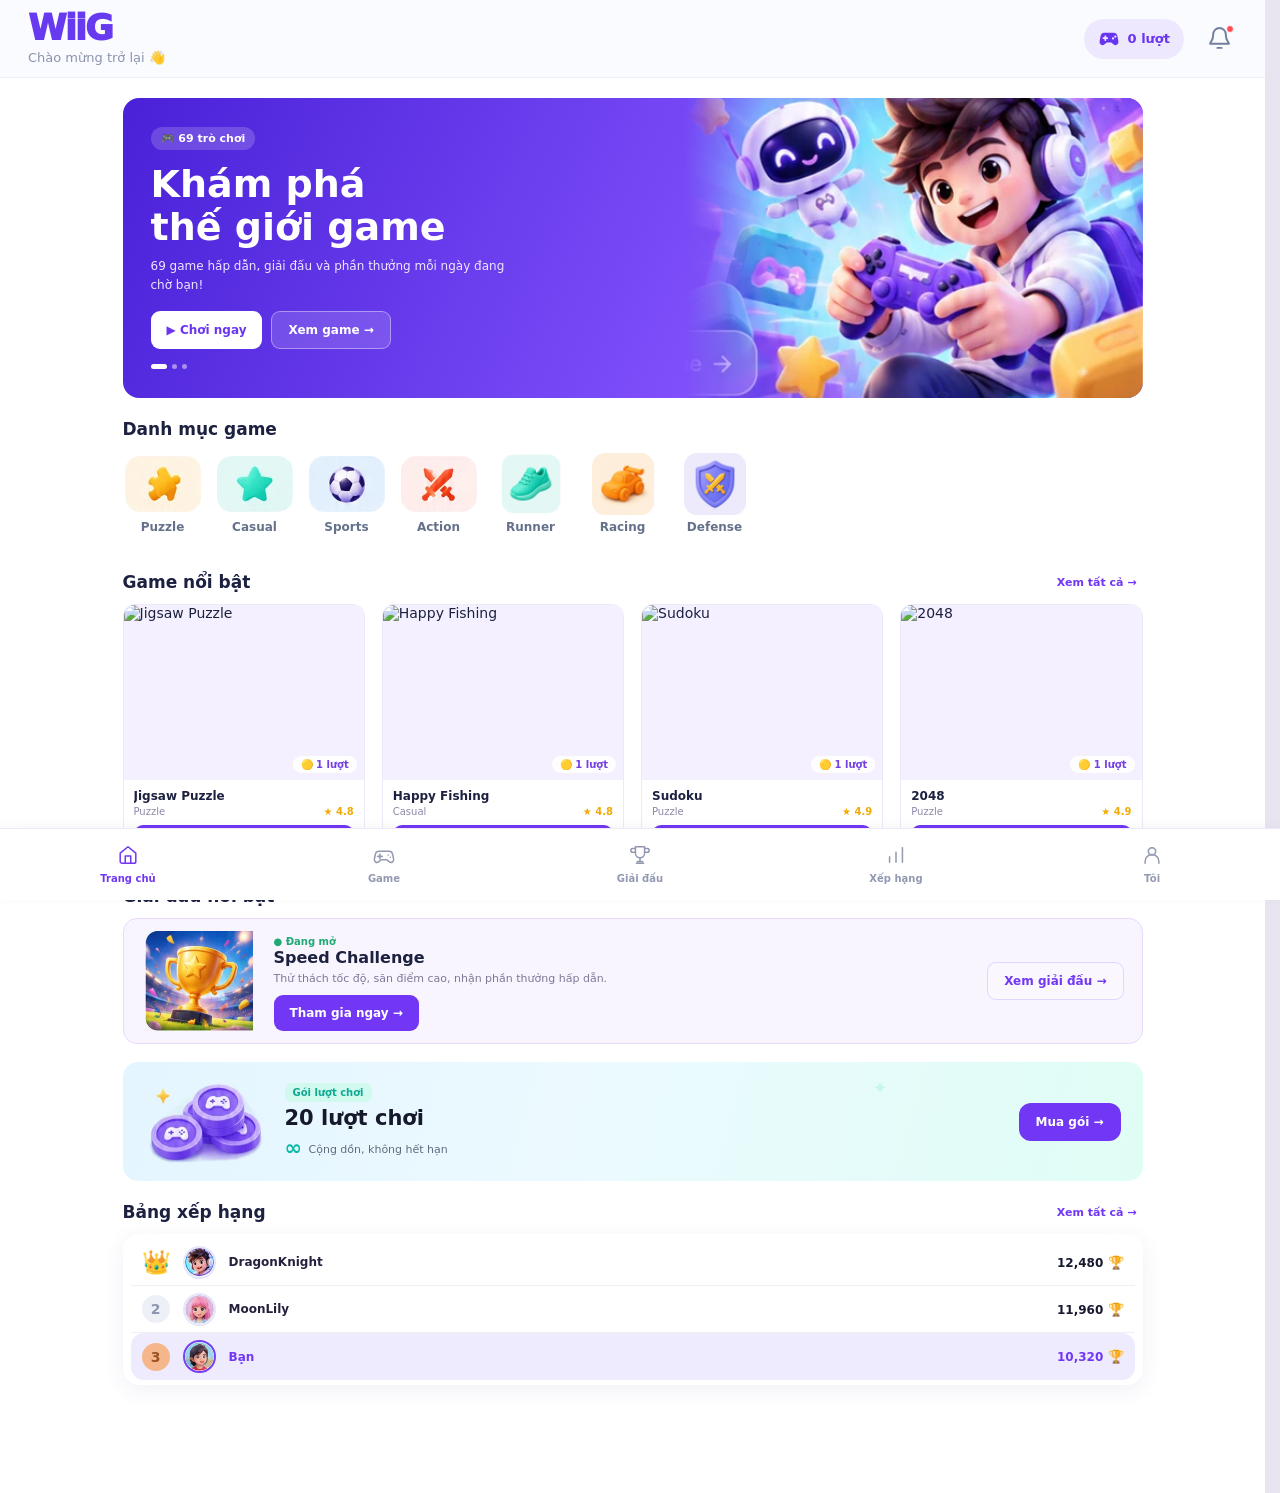
==== commit d53770db: "up" ====
--- a/index.html
+++ b/index.html
@@ -1 +1 @@
-<!doctype html><html lang="vi"><head><meta charset="UTF-8"><meta name="viewport" content="width=device-width, initial-scale=1, viewport-fit=cover"><meta name="theme-color" content="#ffffff"><title>WiiG – Game Portal</title><link rel="stylesheet" href="style.css"></head><body><div id="app"></div><script src="app.js"></script></body></html>+<!doctype html><html lang="vi"><head><meta charset="UTF-8"><meta name="viewport" content="width=device-width, initial-scale=1, viewport-fit=cover"><meta name="theme-color" content="#ffffff"><title>WiiG – Game Portal</title><link rel="stylesheet" href="style.css?v=28"><meta http-equiv="Cache-Control" content="no-cache"></head><body><div id="app"></div><script src="app.js?v=28"></script></body></html>
--- a/style.css
+++ b/style.css
@@ -704,3 +704,50 @@
 .hb-game-hint-loaded{display:none}
 .game-art[data-detail],.game-card-body h3[data-detail]{cursor:pointer}
 @media(max-width:520px){.hb-game-bar{padding:8px 10px;min-height:52px}.hb-game-title{font-size:13px}.hb-game-actions{gap:8px}.hb-game-actions a{font-size:11px}.hb-game-close{padding:9px 10px;font-size:12px}}
+
+/* v49: align category tiles to content edge, include Racing, balance close control */
+.category-grid{grid-template-columns:repeat(4,minmax(0,76px));gap:22px;max-width:none;margin:0 0 14px;justify-content:start;align-items:start}
+.category-grid .category-tile,.category-grid .category-tile:nth-child(n){width:76px;min-height:90px}
+.category-grid .category-tile img{width:76px;height:62px;object-fit:contain}
+.hb-game-close{display:inline-flex;align-items:center;justify-content:center;gap:6px;min-height:38px;min-width:92px;padding:8px 12px;line-height:1;white-space:nowrap}
+.hb-game-close svg{display:block;width:16px;height:16px;flex:0 0 16px;fill:none;stroke:currentColor;stroke-width:2;stroke-linecap:round;stroke-linejoin:round}
+.hb-game-close span{display:block}
+@media(max-width:620px){.category-grid{grid-template-columns:repeat(4,minmax(0,1fr));gap:8px;margin:0 0 10px}.category-grid .category-tile,.category-grid .category-tile:nth-child(n){width:100%;min-height:74px;font-size:10px}.category-grid .category-tile img{width:min(100%,62px);height:auto;aspect-ratio:1.12}.hb-game-close{min-width:76px;min-height:34px;padding:7px 9px;gap:5px}.hb-game-close svg{width:14px;height:14px;flex-basis:14px}}
+/* v54: account actions + a consistent back affordance on the sign-in screen */
+.new-auth{position:relative}
+.new-auth .auth-back{z-index:3;display:grid;place-items:center;width:42px;height:42px;border-radius:12px;background:#f2f0ff;color:#5b43c8;font-size:30px;line-height:1;cursor:pointer;top:10px;left:10px}
+.new-auth .auth-back:hover{background:#e8e3ff}
+
+/* v70: always-visible language choices in Account */
+.profile-figma-v40 .profile-language-row{display:flex;align-items:center;gap:12px;min-height:78px;padding:12px 14px;border-bottom:1px solid rgba(100,92,130,.12)}
+.profile-figma-v40 .profile-language-heading{flex:1;min-width:110px}
+.profile-figma-v40 .profile-language-heading strong{display:block;font-size:14px}
+.profile-figma-v40 .profile-language-heading small{display:block;font-size:11px;opacity:.68;margin-top:4px}
+.profile-figma-v40 .profile-language-options{display:flex;gap:6px;flex-wrap:wrap;justify-content:flex-end}
+.profile-figma-v40 .profile-language-options button{border:1px solid #ded9ee;border-radius:10px;padding:8px 10px;background:#fff;color:#4b4268;font-size:12px;white-space:nowrap;cursor:pointer}
+.profile-figma-v40 .profile-language-options button.selected{border-color:#7654d6;background:#f0ebff;color:#5833b7;font-weight:700;box-shadow:inset 0 0 0 1px #7654d6}
+@media(max-width:520px){.profile-figma-v40 .profile-language-row{gap:8px;padding:10px 8px;flex-wrap:wrap}.profile-figma-v40 .profile-language-heading{flex:1 1 110px}.profile-figma-v40 .profile-language-options{flex:1 1 100%;padding-left:40px;justify-content:flex-start}}
+/* v84: make game artwork and titles open Game Details wherever listed */
+.catalog-card img[data-detail], .catalog-card h3[data-detail], .game-list-item img[data-detail], .game-list-item h3[data-detail] { cursor: pointer; }
+
+/* v85: support expanded category set (Runner/Racing/Defense) with horizontal scroll */
+.category-grid{
+  display:grid;
+  grid-auto-flow:column;
+  grid-auto-columns:76px;
+  grid-template-columns:none;
+  gap:16px;
+  overflow-x:auto;
+  overscroll-behavior-x:contain;
+  padding:2px 2px 8px;
+  margin:0 0 14px;
+  justify-content:start;
+  scrollbar-width:thin;
+}
+.category-grid .category-tile,.category-grid .category-tile:nth-child(n){width:76px;min-width:76px}
+.filters{display:flex;gap:8px;overflow-x:auto;overscroll-behavior-x:contain;padding-bottom:6px;scrollbar-width:thin}
+.filters button{flex:0 0 auto}
+@media(max-width:620px){
+  .category-grid{grid-auto-columns:64px;gap:8px;margin:0 0 10px}
+  .category-grid .category-tile,.category-grid .category-tile:nth-child(n){width:64px;min-width:64px;min-height:74px;font-size:10px}
+}
